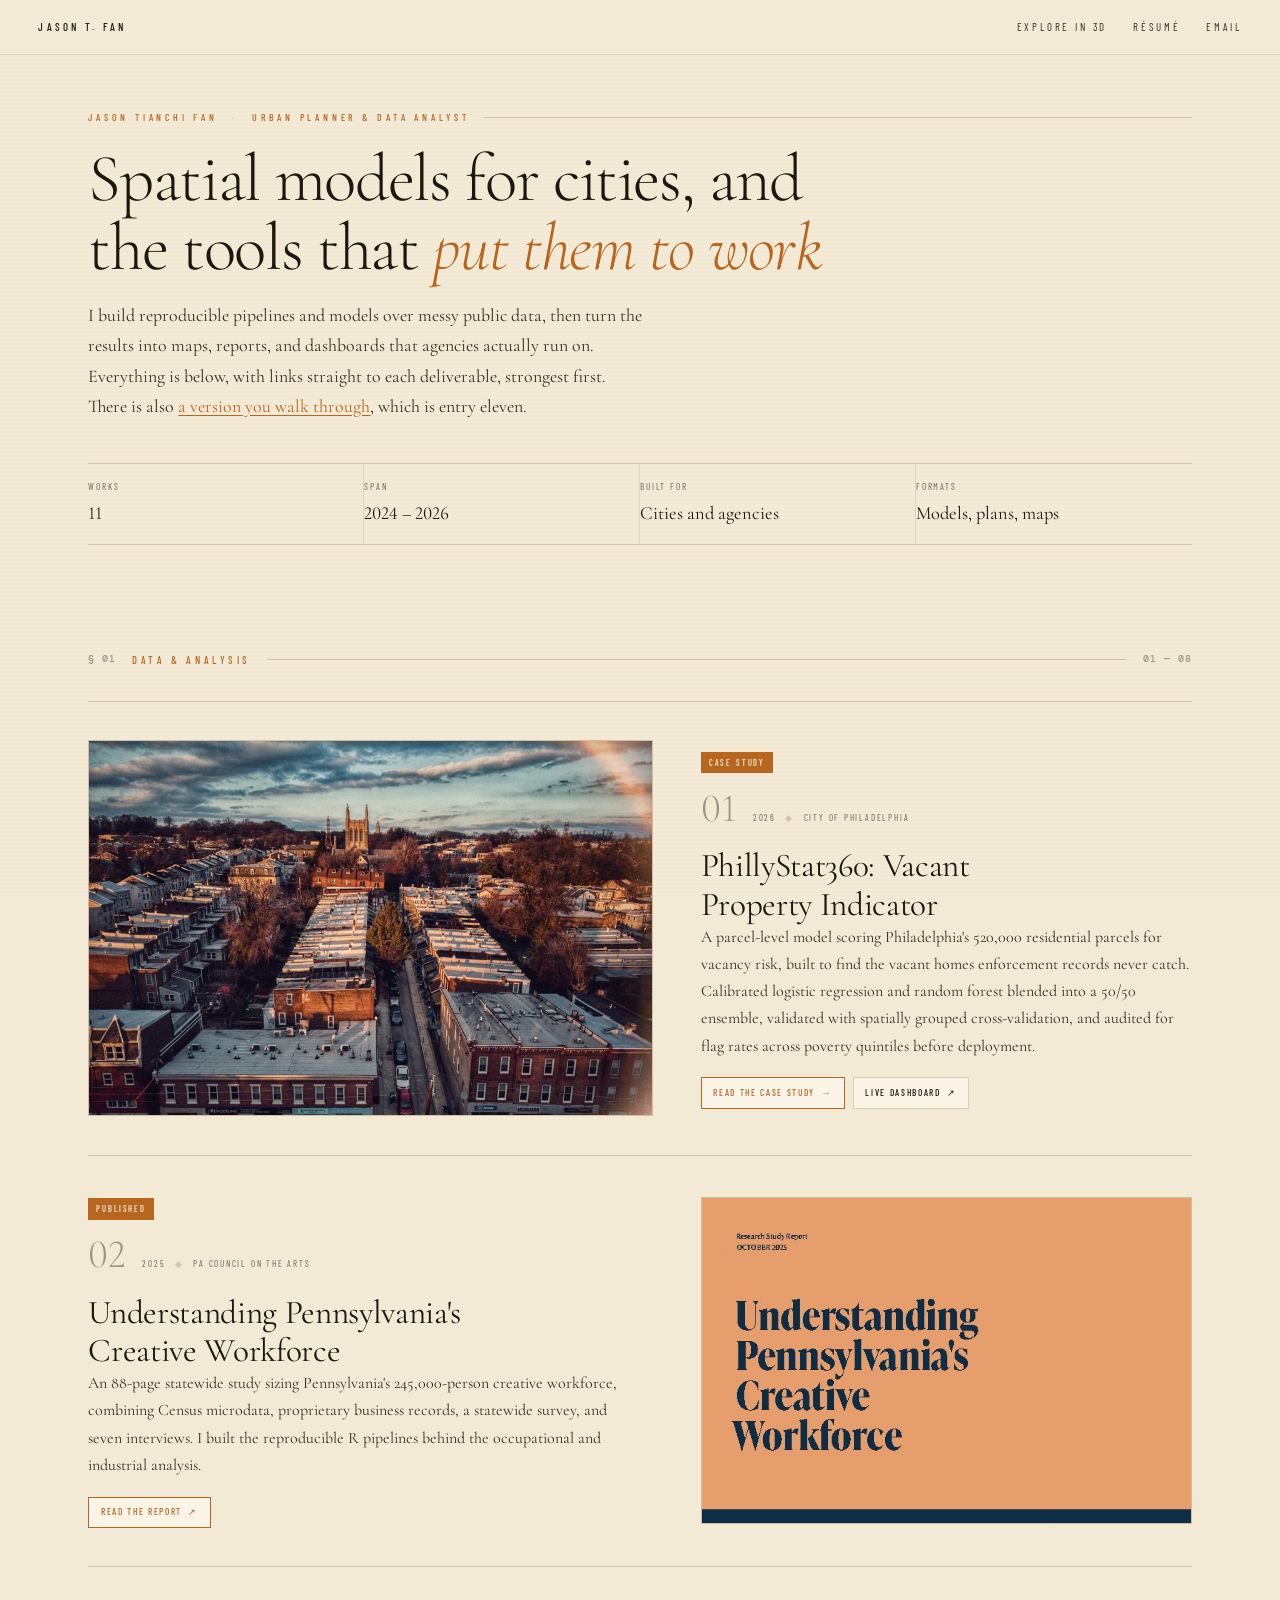
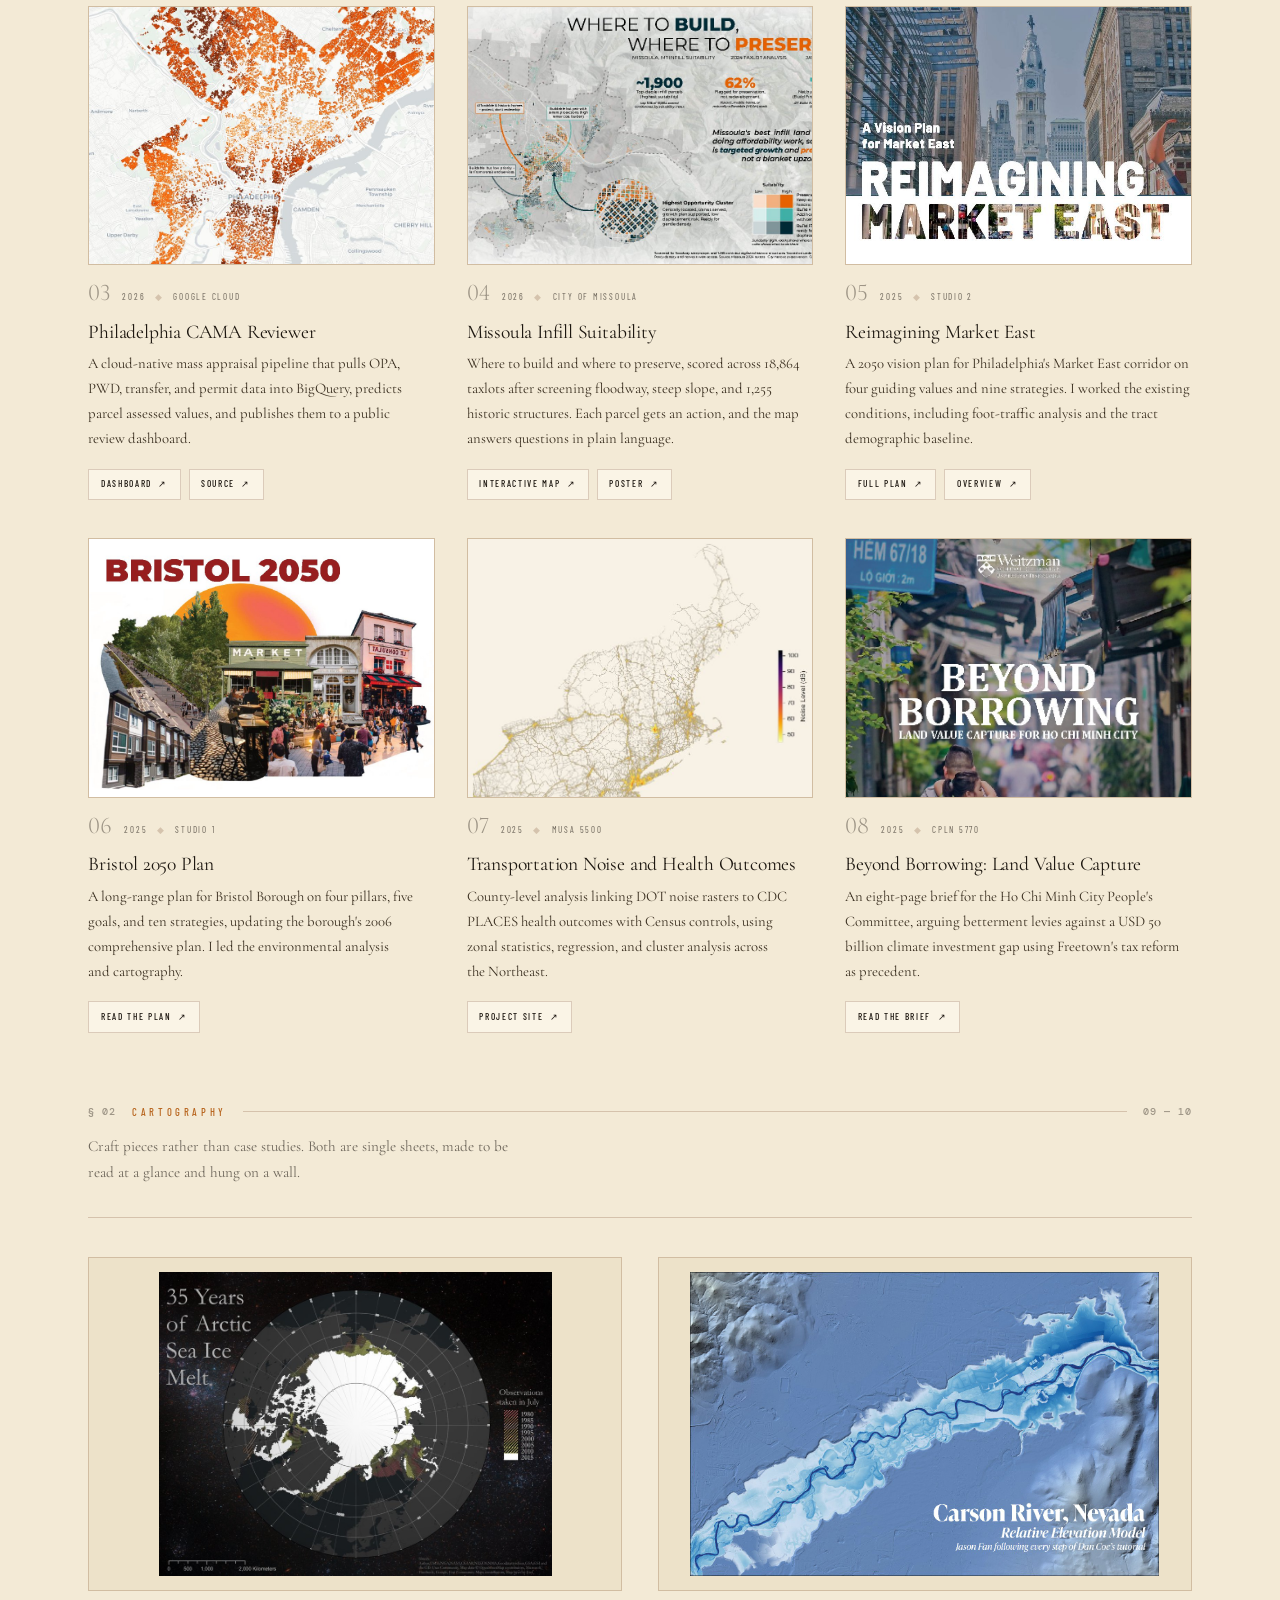
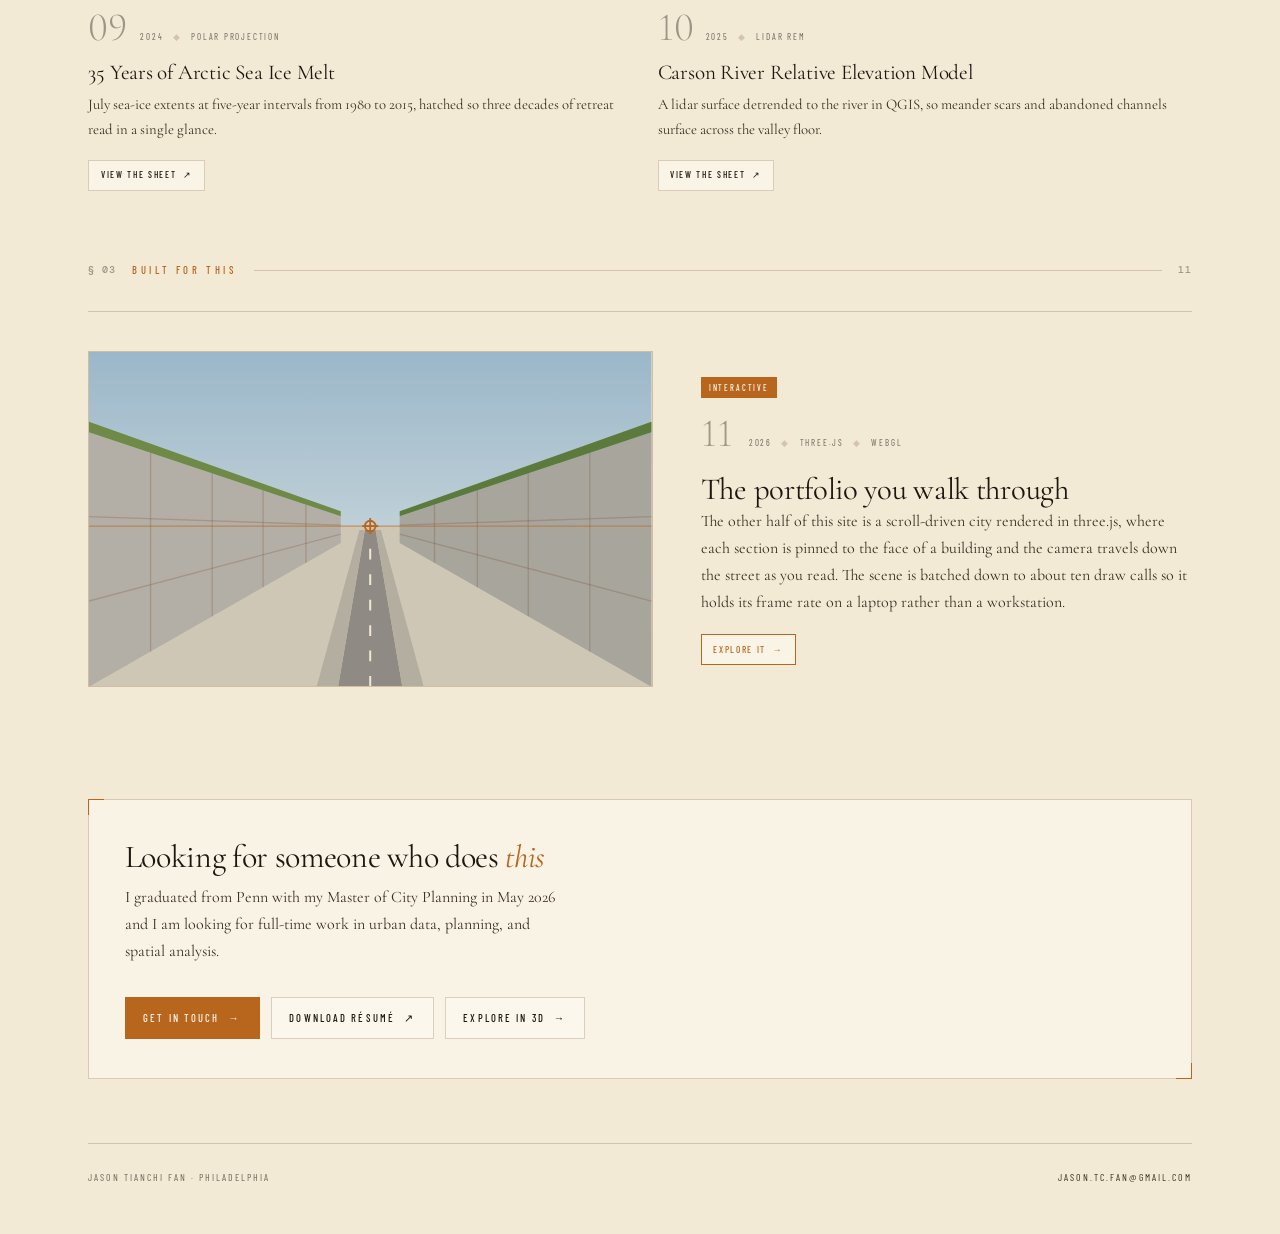
==== index.html @ c628cbb3 "Reframe the tagline and fold About into the closing section Tagline - Replace the line about buildin" ====
<!DOCTYPE html>
<html lang="en">
<head>
<meta charset="UTF-8">
<meta name="viewport" content="width=device-width, initial-scale=1.0">
<title>Jason Tianchi Fan — Urban Planner &amp; Data Analyst</title>
<meta name="description" content="Jason Tianchi Fan is an urban planner and data analyst in Philadelphia. Geospatial modelling, reproducible data pipelines, and maps and reports built for public agencies.">
<link rel="preconnect" href="https://fonts.googleapis.com">
<link rel="preconnect" href="https://fonts.gstatic.com" crossorigin>
<link href="https://fonts.googleapis.com/css2?family=Cormorant+Garamond:ital,wght@0,300;0,400;0,500;0,600;1,300;1,400&family=Barlow+Condensed:wght@300;400;500;600&family=DM+Mono:wght@300;400&display=swap" rel="stylesheet">
<link rel="stylesheet" href="page.css?v=20260727o">
</head>
<body>

<header class="topbar">
  <a class="home" href="./index.html">Jason T. Fan</a>
  <nav>
    <a href="./explore.html">Explore in 3D</a>
    <a href="./Resume_2026.pdf" target="_blank" rel="noopener">Résumé</a>
    <a href="mailto:jason.tc.fan@gmail.com">Email</a>
  </nav>
</header>

<div class="wrap">

  <div class="page-head">
    <div class="eyebrow">Jason Tianchi Fan <span style="color:var(--ink-4)">·</span> Urban Planner &amp; Data Analyst</div>
    <h1>Spatial models for cities, and the tools that <em>put them to work</em></h1>
    <p class="standfirst">I build reproducible pipelines and models over messy public data, then turn the results into maps, reports, and dashboards that agencies actually run on. Everything is below, with links straight to each deliverable, strongest first. There is also <a href="./explore.html">a version you walk through</a>, which is entry eleven.</p>

    <div class="idx-meta">
      <div class="idx-meta-cell">Works<b>11</b></div>
      <div class="idx-meta-cell">Span<b>2024 – 2026</b></div>
      <div class="idx-meta-cell">Built for<b>Cities and agencies</b></div>
      <div class="idx-meta-cell">Formats<b>Models, plans, maps</b></div>
    </div>
  </div>

  <!-- ───── DATA & ANALYSIS ───── -->
  <div class="sec-head">
    <span class="sec-n">§ 01</span>
    <span>Data &amp; Analysis</span>
    <span class="sec-rule"></span>
    <span class="sec-count">01 — 08</span>
  </div>

  <!-- 01 featured -->
  <article class="feature">
    <a class="feature-media media" href="./11_PhillyStat360_Vacant_Property/index.html" aria-label="PhillyStat360 case study">
      <img src="./thumbs/phillystat.jpg" alt="Philadelphia rowhouses seen from above, from the vacancy risk dashboard" loading="lazy">
    </a>
    <div class="feature-body">
      <span class="feature-tag">Case study</span>
      <div class="feature-head">
        <span class="num">01</span>
        <div class="kicker">2026 <span class="dot">◆</span> City of Philadelphia</div>
      </div>
      <h2 class="item-title"><a href="./11_PhillyStat360_Vacant_Property/index.html">PhillyStat360: Vacant Property Indicator</a></h2>
      <p class="item-desc">A parcel-level model scoring Philadelphia's 520,000 residential parcels for vacancy risk, built to find the vacant homes enforcement records never catch. Calibrated logistic regression and random forest blended into a 50/50 ensemble, validated with spatially grouped cross-validation, and audited for flag rates across poverty quintiles before deployment.</p>
      <div class="item-links">
        <a class="lead" href="./11_PhillyStat360_Vacant_Property/index.html">Read the case study <span>→</span></a>
        <a href="https://jasonfan28.github.io/Philly_vacant_property_indicator/Vacancy%20Risk%20Landing%20Page.html" target="_blank" rel="noopener">Live dashboard <span>↗</span></a>
      </div>
    </div>
  </article>

  <!-- 02 featured, flipped -->
  <article class="feature feature--flip">
    <a class="feature-media media" href="./08_PA_Creative_Workforce/PA_Creative_Workforce_Research_Study.pdf" target="_blank" rel="noopener" aria-label="Pennsylvania Creative Workforce study">
      <img src="./thumbs/pca.jpg" alt="Cover spread of the Pennsylvania creative workforce research study" loading="lazy">
    </a>
    <div class="feature-body">
      <span class="feature-tag">Published</span>
      <div class="feature-head">
        <span class="num">02</span>
        <div class="kicker">2025 <span class="dot">◆</span> PA Council on the Arts</div>
      </div>
      <h2 class="item-title"><a href="./08_PA_Creative_Workforce/PA_Creative_Workforce_Research_Study.pdf" target="_blank" rel="noopener">Understanding Pennsylvania's Creative Workforce</a></h2>
      <p class="item-desc">An 88-page statewide study sizing Pennsylvania's 245,000-person creative workforce, combining Census microdata, proprietary business records, a statewide survey, and seven interviews. I built the reproducible R pipelines behind the occupational and industrial analysis.</p>
      <div class="item-links">
        <a class="lead" href="./08_PA_Creative_Workforce/PA_Creative_Workforce_Research_Study.pdf" target="_blank" rel="noopener">Read the report <span>↗</span></a>
      </div>
    </div>
  </article>

  <!-- 03 – 08 grid -->
  <div class="grid-3">

    <article class="card">
      <a class="media" href="https://weitzman-musa-geocloud.github.io/s26-team3-cama/reviewer/" target="_blank" rel="noopener" aria-label="Philadelphia CAMA Reviewer">
        <img src="./thumbs/cama.jpg" alt="Choropleth map of Philadelphia parcels by assessed value" loading="lazy">
      </a>
      <div class="card-head">
        <span class="num">03</span>
        <div class="kicker">2026 <span class="dot">◆</span> Google Cloud</div>
      </div>
      <h3 class="item-title"><a href="https://weitzman-musa-geocloud.github.io/s26-team3-cama/reviewer/" target="_blank" rel="noopener">Philadelphia CAMA Reviewer</a></h3>
      <p class="item-desc">A cloud-native mass appraisal pipeline that pulls OPA, PWD, transfer, and permit data into BigQuery, predicts parcel assessed values, and publishes them to a public review dashboard.</p>
      <div class="item-links">
        <a href="https://weitzman-musa-geocloud.github.io/s26-team3-cama/reviewer/" target="_blank" rel="noopener">Dashboard <span>↗</span></a>
        <a href="https://github.com/weitzman-musa-geocloud/s26-team3-cama" target="_blank" rel="noopener">Source <span>↗</span></a>
      </div>
    </article>

    <article class="card">
      <a class="media" href="./15_Missoula_Infill/web_map/index.html" target="_blank" rel="noopener" aria-label="Missoula infill suitability map">
        <img src="./thumbs/missoula.jpg" alt="Bivariate suitability map of Missoula taxlots" loading="lazy">
      </a>
      <div class="card-head">
        <span class="num">04</span>
        <div class="kicker">2026 <span class="dot">◆</span> City of Missoula</div>
      </div>
      <h3 class="item-title"><a href="./15_Missoula_Infill/web_map/index.html" target="_blank" rel="noopener">Missoula Infill Suitability</a></h3>
      <p class="item-desc">Where to build and where to preserve, scored across 18,864 taxlots after screening floodway, steep slope, and 1,255 historic structures. Each parcel gets an action, and the map answers questions in plain language.</p>
      <div class="item-links">
        <a href="./15_Missoula_Infill/web_map/index.html" target="_blank" rel="noopener">Interactive map <span>↗</span></a>
        <a href="./15_Missoula_Infill/Missoula_Infill_Suitability.pdf" target="_blank" rel="noopener">Poster <span>↗</span></a>
      </div>
    </article>

    <article class="card">
      <a class="media" href="./07_Market_East_Studio2/Market_East_Vision_Plan.pdf" target="_blank" rel="noopener" aria-label="Reimagining Market East vision plan">
        <img src="./thumbs/market_east.jpg" alt="Cover of the Market East vision plan showing City Hall" loading="lazy">
      </a>
      <div class="card-head">
        <span class="num">05</span>
        <div class="kicker">2025 <span class="dot">◆</span> Studio 2</div>
      </div>
      <h3 class="item-title"><a href="./07_Market_East_Studio2/Market_East_Vision_Plan.pdf" target="_blank" rel="noopener">Reimagining Market East</a></h3>
      <p class="item-desc">A 2050 vision plan for Philadelphia's Market East corridor on four guiding values and nine strategies. I worked the existing conditions, including foot-traffic analysis and the tract demographic baseline.</p>
      <div class="item-links">
        <a href="./07_Market_East_Studio2/Market_East_Vision_Plan.pdf" target="_blank" rel="noopener">Full plan <span>↗</span></a>
        <a href="./07_Market_East_Studio2/Market_East_Vision_Plan_overview.pdf" target="_blank" rel="noopener">Overview <span>↗</span></a>
      </div>
    </article>

    <article class="card">
      <a class="media" href="./02_Bristol_Climate_Resilience/Bristol_2050_Plan.pdf" target="_blank" rel="noopener" aria-label="Bristol 2050 Plan">
        <img src="./thumbs/bristol.jpg" alt="Cover of the Bristol 2050 comprehensive plan" loading="lazy">
      </a>
      <div class="card-head">
        <span class="num">06</span>
        <div class="kicker">2025 <span class="dot">◆</span> Studio 1</div>
      </div>
      <h3 class="item-title"><a href="./02_Bristol_Climate_Resilience/Bristol_2050_Plan.pdf" target="_blank" rel="noopener">Bristol 2050 Plan</a></h3>
      <p class="item-desc">A long-range plan for Bristol Borough on four pillars, five goals, and ten strategies, updating the borough's 2006 comprehensive plan. I led the environmental analysis and cartography.</p>
      <div class="item-links">
        <a href="./02_Bristol_Climate_Resilience/Bristol_2050_Plan.pdf" target="_blank" rel="noopener">Read the plan <span>↗</span></a>
      </div>
    </article>

    <article class="card">
      <a class="media" href="https://jasonfan28.github.io/MUSA550-Final-Noise_on_health/" target="_blank" rel="noopener" aria-label="Transportation noise and health outcomes">
        <img src="./thumbs/noise.jpg" alt="Map of transportation noise across the northeastern United States" loading="lazy">
      </a>
      <div class="card-head">
        <span class="num">07</span>
        <div class="kicker">2025 <span class="dot">◆</span> MUSA 5500</div>
      </div>
      <h3 class="item-title"><a href="https://jasonfan28.github.io/MUSA550-Final-Noise_on_health/" target="_blank" rel="noopener">Transportation Noise and Health Outcomes</a></h3>
      <p class="item-desc">County-level analysis linking DOT noise rasters to CDC PLACES health outcomes with Census controls, using zonal statistics, regression, and cluster analysis across the Northeast.</p>
      <div class="item-links">
        <a href="https://jasonfan28.github.io/MUSA550-Final-Noise_on_health/" target="_blank" rel="noopener">Project site <span>↗</span></a>
      </div>
    </article>

    <article class="card">
      <a class="media" href="./01_HCMC_Land_Value_Capture/HCMC_Land_Value_Capture_Brief.pdf" target="_blank" rel="noopener" aria-label="Land value capture policy brief">
        <img src="./thumbs/hcmc.jpg" alt="Cover of the Beyond Borrowing land value capture policy brief" loading="lazy">
      </a>
      <div class="card-head">
        <span class="num">08</span>
        <div class="kicker">2025 <span class="dot">◆</span> CPLN 5770</div>
      </div>
      <h3 class="item-title"><a href="./01_HCMC_Land_Value_Capture/HCMC_Land_Value_Capture_Brief.pdf" target="_blank" rel="noopener">Beyond Borrowing: Land Value Capture</a></h3>
      <p class="item-desc">An eight-page brief for the Ho Chi Minh City People's Committee, arguing betterment levies against a USD 50 billion climate investment gap using Freetown's tax reform as precedent.</p>
      <div class="item-links">
        <a href="./01_HCMC_Land_Value_Capture/HCMC_Land_Value_Capture_Brief.pdf" target="_blank" rel="noopener">Read the brief <span>↗</span></a>
      </div>
    </article>

  </div>

  <!-- ───── CARTOGRAPHY ───── -->
  <div class="sec-head">
    <span class="sec-n">§ 02</span>
    <span>Cartography</span>
    <span class="sec-rule"></span>
    <span class="sec-count">09 — 10</span>
  </div>
  <p class="sec-note">Craft pieces rather than case studies. Both are single sheets, made to be read at a glance and hung on a wall.</p>

  <div class="plates">

    <article class="plate">
      <a class="media" href="./12_Arctic_Sea_Ice_Map/Arctic_Sea_Ice_Melt.pdf" target="_blank" rel="noopener" aria-label="35 Years of Arctic Sea Ice Melt">
        <img src="./thumbs/arctic.jpg" alt="Polar projection map of Arctic sea ice extents from 1980 to 2015" loading="lazy">
      </a>
      <div class="card-head">
        <span class="num">09</span>
        <div class="kicker">2024 <span class="dot">◆</span> Polar projection</div>
      </div>
      <h3 class="item-title"><a href="./12_Arctic_Sea_Ice_Map/Arctic_Sea_Ice_Melt.pdf" target="_blank" rel="noopener">35 Years of Arctic Sea Ice Melt</a></h3>
      <p class="item-desc">July sea-ice extents at five-year intervals from 1980 to 2015, hatched so three decades of retreat read in a single glance.</p>
      <div class="item-links">
        <a href="./12_Arctic_Sea_Ice_Map/Arctic_Sea_Ice_Melt.pdf" target="_blank" rel="noopener">View the sheet <span>↗</span></a>
      </div>
    </article>

    <article class="plate">
      <a class="media" href="./14_Carson_River_REM/Carson_River_REM.pdf" target="_blank" rel="noopener" aria-label="Carson River Relative Elevation Model">
        <img src="./thumbs/carson_rem.jpg" alt="Relative elevation model of the Carson River showing meander scars in blue" loading="lazy">
      </a>
      <div class="card-head">
        <span class="num">10</span>
        <div class="kicker">2025 <span class="dot">◆</span> Lidar REM</div>
      </div>
      <h3 class="item-title"><a href="./14_Carson_River_REM/Carson_River_REM.pdf" target="_blank" rel="noopener">Carson River Relative Elevation Model</a></h3>
      <p class="item-desc">A lidar surface detrended to the river in QGIS, so meander scars and abandoned channels surface across the valley floor.</p>
      <div class="item-links">
        <a href="./14_Carson_River_REM/Carson_River_REM.pdf" target="_blank" rel="noopener">View the sheet <span>↗</span></a>
      </div>
    </article>

  </div>

  <!-- ───── THE SITE ITSELF ───── -->
  <div class="sec-head">
    <span class="sec-n">§ 03</span>
    <span>Built for this</span>
    <span class="sec-rule"></span>
    <span class="sec-count">11</span>
  </div>

  <article class="colophon">
    <a class="colophon-art" href="./explore.html" aria-label="Explore the portfolio in 3D">
      <svg viewBox="0 0 420 250" role="img" aria-hidden="true">
        <defs>
          <linearGradient id="sky" x1="0" y1="0" x2="0" y2="1">
            <stop offset="0" stop-color="#9bb7c9"/>
            <stop offset="1" stop-color="#dfe6e4"/>
          </linearGradient>
        </defs>
        <rect x="0" y="0" width="420" height="250" fill="url(#sky)"/>
        <rect x="0" y="130" width="420" height="120" fill="#cfc7b5"/>

        <!-- road receding to the vanishing point -->
        <path d="M186 250 L206 133 L214 133 L234 250 Z" fill="#8f8b84"/>
        <path d="M170 250 L202 133 L206 133 L186 250 Z" fill="#b4aea1"/>
        <path d="M234 250 L214 133 L218 133 L250 250 Z" fill="#b4aea1"/>
        <line x1="210" y1="250" x2="210" y2="138" stroke="#efe7d3" stroke-width="1.5" stroke-dasharray="8 11"/>

        <!-- left street wall, one-point perspective -->
        <path d="M0 60 L188 122.7 L188 142.6 L0 250 Z" fill="#b3afa6"/>
        <path d="M0 52 L188 119 L188 122.7 L0 60 Z" fill="#6e8a46"/>
        <g stroke="#6e3a1a" stroke-opacity="0.22" stroke-width="1" fill="none">
          <line x1="46" y1="75.3" x2="46" y2="223.7"/>
          <line x1="92" y1="90.7" x2="92" y2="197.4"/>
          <line x1="130" y1="103.3" x2="130" y2="175.7"/>
          <line x1="162" y1="114" x2="162" y2="157.4"/>
          <line x1="0" y1="123" x2="188" y2="129.3"/>
          <line x1="0" y1="186" x2="188" y2="136"/>
        </g>

        <!-- right street wall -->
        <path d="M420 60 L232 122.7 L232 142.6 L420 250 Z" fill="#a8a59d"/>
        <path d="M420 52 L232 119 L232 122.7 L420 60 Z" fill="#5c7a3c"/>
        <g stroke="#6e3a1a" stroke-opacity="0.22" stroke-width="1" fill="none">
          <line x1="374" y1="75.3" x2="374" y2="223.7"/>
          <line x1="328" y1="90.7" x2="328" y2="197.4"/>
          <line x1="290" y1="103.3" x2="290" y2="175.7"/>
          <line x1="258" y1="114" x2="258" y2="157.4"/>
          <line x1="420" y1="123" x2="232" y2="129.3"/>
          <line x1="420" y1="186" x2="232" y2="136"/>
        </g>

        <!-- drafting marks: horizon and vanishing point -->
        <line x1="0" y1="130" x2="420" y2="130" stroke="#b8651e" stroke-opacity="0.55" stroke-width="1"/>
        <circle cx="210" cy="130" r="4" fill="none" stroke="#b8651e" stroke-width="1.4"/>
        <line x1="204" y1="130" x2="216" y2="130" stroke="#b8651e" stroke-width="1.4"/>
        <line x1="210" y1="124" x2="210" y2="136" stroke="#b8651e" stroke-width="1.4"/>
      </svg>
    </a>
    <div class="colophon-body">
      <span class="feature-tag">Interactive</span>
      <div class="feature-head">
        <span class="num">11</span>
        <div class="kicker">2026 <span class="dot">◆</span> three.js <span class="dot">◆</span> WebGL</div>
      </div>
      <h2 class="item-title"><a href="./explore.html">The portfolio you walk through</a></h2>
      <p class="item-desc">The other half of this site is a scroll-driven city rendered in three.js, where each section is pinned to the face of a building and the camera travels down the street as you read. The scene is batched down to about ten draw calls so it holds its frame rate on a laptop rather than a workstation.</p>
      <div class="item-links">
        <a class="lead" href="./explore.html">Explore it <span>→</span></a>
      </div>
    </div>
  </article>

  <!-- ───── CLOSING ───── -->
  <div class="cta-band">
    <h2>Looking for someone who does <em>this</em></h2>
    <p>I graduated from Penn with my Master of City Planning in May 2026 and I am looking for full-time work in urban data, planning, and spatial analysis.</p>
    <div class="btn-row">
      <a class="btn primary" href="mailto:jason.tc.fan@gmail.com">Get in touch <span>→</span></a>
      <a class="btn" href="./Resume_2026.pdf" target="_blank" rel="noopener">Download résumé <span>↗</span></a>
      <a class="btn" href="./explore.html">Explore in 3D <span>→</span></a>
    </div>
  </div>

  <div class="page-foot">
    <span>Jason Tianchi Fan · Philadelphia</span>
    <span><a href="mailto:jason.tc.fan@gmail.com">jason.tc.fan@gmail.com</a></span>
  </div>

</div>

</body>
</html>
---- page.css ----
/* ─────────────────────────────────────────────────────────────
   Shared styles for the flat reading pages (work index, case
   studies). Same palette and type as the 3D site, but a plain
   scrolling document: no canvas, no custom cursor, fast to scan.
   ───────────────────────────────────────────────────────────── */

:root {
  --paper-1: #f3ead6;
  --paper-2: #ede2c9;
  --paper-glass: rgba(243, 234, 214, 0.94);
  --ink-1: #1d1710;
  --ink-2: #3a2f20;
  --ink-3: rgba(29, 23, 16, 0.62);
  --ink-4: rgba(29, 23, 16, 0.40);
  --terra: #b8651e;
  --terra-deep: #8a4a14;
  --rule-1: rgba(110, 58, 26, 0.22);
  --rule-2: rgba(110, 58, 26, 0.12);
  --serif: 'Cormorant Garamond', 'EB Garamond', Georgia, serif;
  --cond:  'Barlow Condensed', 'Oswald', sans-serif;
  --mono:  'DM Mono', 'IBM Plex Mono', monospace;
}

*, *::before, *::after { box-sizing: border-box; margin: 0; padding: 0; }

body {
  background: var(--paper-1);
  color: var(--ink-1);
  font-family: var(--serif);
  -webkit-font-smoothing: antialiased;
  line-height: 1.7;
}

/* Background paper texture, matching the main site's feel */
body::before {
  content: '';
  position: fixed; inset: 0;
  pointer-events: none; z-index: 0;
  background:
    repeating-linear-gradient(0deg, rgba(110,58,26,0.028) 0 1px, transparent 1px 4px);
  opacity: 0.6;
}

.wrap { position: relative; z-index: 1; max-width: 1180px; margin: 0 auto; padding: 0 2.4rem; }
.measure { max-width: 68ch; }

/* ─── Top bar ─── */
.topbar {
  position: sticky; top: 0; z-index: 20;
  display: flex; align-items: center; justify-content: space-between;
  gap: 1.4rem;
  padding: 1.1rem 2.4rem;
  background: var(--paper-glass);
  backdrop-filter: blur(6px);
  -webkit-backdrop-filter: blur(6px);
  border-bottom: 1px solid var(--rule-2);
  font-family: var(--cond);
  font-size: 0.68rem;
  letter-spacing: 0.26em;
  text-transform: uppercase;
}
.topbar a { color: var(--ink-2); text-decoration: none; transition: color .2s; }
.topbar a:hover { color: var(--terra); }
.topbar nav { display: flex; gap: 1.6rem; }
.topbar .home { font-weight: 500; letter-spacing: 0.3em; color: var(--ink-1); }

/* ─── Page head ─── */
.eyebrow {
  font-family: var(--cond);
  font-size: 0.62rem;
  letter-spacing: 0.38em;
  text-transform: uppercase;
  color: var(--terra);
  font-weight: 500;
  display: flex; align-items: center; gap: 0.9rem;
  margin-bottom: 1.2rem;
}
.eyebrow::after { content: ''; flex: 1; height: 1px; background: var(--rule-1); }

h1 {
  font-family: var(--serif);
  font-size: clamp(2.4rem, 6vw, 4.2rem);
  font-weight: 300;
  line-height: 1.02;
  letter-spacing: -0.02em;
  text-wrap: balance;
  margin-bottom: 1.1rem;
}
h1 em { font-style: italic; color: var(--terra); }

.standfirst {
  font-size: 1.12rem;
  color: var(--ink-2);
  max-width: 62ch;
  text-wrap: pretty;
}

.page-head { padding: 3.4rem 0 2.2rem; }

/* Metadata strip */
.meta-strip {
  display: grid;
  grid-template-columns: repeat(auto-fit, minmax(160px, 1fr));
  border-top: 1px solid var(--rule-1);
  border-bottom: 1px solid var(--rule-1);
  margin: 2.4rem 0 3rem;
}
.meta-cell { padding: 1rem 1.1rem 1rem 0; border-right: 1px solid var(--rule-2); }
.meta-cell:last-child { border-right: none; }
.meta-k {
  font-family: var(--cond); font-size: 0.55rem; letter-spacing: 0.2em;
  text-transform: uppercase; color: var(--ink-3); margin-bottom: 0.35rem;
}
.meta-v { font-family: var(--serif); font-size: 1rem; color: var(--ink-1); line-height: 1.4; }

/* ─── Body copy ─── */
h2 {
  font-family: var(--serif);
  font-size: clamp(1.6rem, 3vw, 2.15rem);
  font-weight: 400;
  line-height: 1.15;
  letter-spacing: -0.01em;
  margin: 3.2rem 0 1rem;
  text-wrap: balance;
}
h2 em { font-style: italic; color: var(--terra); }
h3 {
  font-family: var(--cond);
  font-size: 0.72rem;
  letter-spacing: 0.28em;
  text-transform: uppercase;
  color: var(--terra);
  font-weight: 500;
  margin: 2.2rem 0 0.7rem;
}
p { margin-bottom: 1.1rem; color: var(--ink-2); text-wrap: pretty; }
p strong { color: var(--ink-1); font-weight: 600; }
a { color: var(--terra); text-underline-offset: 3px; }
a:hover { color: var(--terra-deep); }

ul.body-list { list-style: none; margin: 0 0 1.3rem; }
ul.body-list li {
  position: relative; padding-left: 1.3rem; margin-bottom: 0.55rem; color: var(--ink-2);
}
ul.body-list li::before {
  content: '—'; position: absolute; left: 0; color: var(--terra);
}

hr.rule { border: none; border-top: 1px solid var(--rule-1); margin: 3rem 0; }

/* Pull-out figure numbers */
.stat-row {
  display: grid;
  grid-template-columns: repeat(auto-fit, minmax(104px, 1fr));
  gap: 0;
  border-top: 1px solid var(--rule-1);
  border-bottom: 1px solid var(--rule-1);
  margin: 2rem 0;
}
.stat {
  padding: 1.1rem 1rem 1.1rem 0;
  border-right: 1px solid var(--rule-2);
  position: relative;
}
.stat:last-child { border-right: none; }
.stat::before {
  content: ''; position: absolute; top: 0; left: 0;
  width: 4px; height: 4px;
  border-top: 1px solid var(--terra); border-left: 1px solid var(--terra);
}
.stat-n {
  font-family: var(--serif); font-size: 1.9rem; font-weight: 300;
  line-height: 1; color: var(--ink-1); font-feature-settings: 'lnum';
}
.stat-l {
  font-family: var(--cond); font-size: 0.55rem; letter-spacing: 0.18em;
  text-transform: uppercase; color: var(--ink-3); margin-top: 0.45rem;
}

/* Callout for the honest / limitations sections */
.callout {
  border-left: 2px solid var(--terra);
  background: rgba(184, 101, 30, 0.045);
  padding: 1.2rem 1.4rem;
  margin: 1.8rem 0;
}
.callout p:last-child { margin-bottom: 0; }

/* ─── Buttons ─── */
.btn-row { display: flex; flex-wrap: wrap; gap: 0.7rem; margin: 2rem 0 0; }
.btn {
  display: inline-flex; align-items: baseline; gap: 0.55rem;
  font-family: var(--cond); font-size: 0.66rem;
  letter-spacing: 0.2em; text-transform: uppercase; font-weight: 500;
  text-decoration: none; color: var(--ink-1);
  padding: 0.7rem 1.1rem;
  border: 1px solid var(--rule-1);
  background: rgba(255,252,245,0.5);
  transition: background .2s, border-color .2s, color .2s;
}
.btn:hover { color: var(--terra); border-color: var(--terra); background: rgba(255,252,245,0.95); }
.btn.primary { background: var(--terra); border-color: var(--terra); color: #fdf7ec; }
.btn.primary:hover { background: var(--terra-deep); border-color: var(--terra-deep); color: #fff; }

/* ═══ WORK INDEX ═══════════════════════════════════════════════
   An illustrated index. Two large statements set the tone, then a
   dense grid for the rest, then the map posters as full plates. */

/* Drafting-sheet meta bar under the page title */
.idx-meta {
  display: grid;
  grid-template-columns: repeat(auto-fit, minmax(150px, 1fr));
  border-top: 1px solid var(--rule-1);
  border-bottom: 1px solid var(--rule-1);
  margin-top: 2.6rem;
}
.idx-meta-cell {
  padding: 0.9rem 1rem 0.9rem 0;
  border-right: 1px solid var(--rule-2);
  font-family: var(--cond);
  font-size: 0.58rem;
  letter-spacing: 0.2em;
  text-transform: uppercase;
  color: var(--ink-3);
}
.idx-meta-cell:last-child { border-right: none; }
.idx-meta-cell b {
  display: block;
  font-family: var(--serif);
  font-size: 1.15rem;
  letter-spacing: 0;
  text-transform: none;
  color: var(--ink-1);
  font-weight: 400;
  margin-top: 0.25rem;
  font-feature-settings: 'lnum';
}

/* Section rule with number and count */
.sec-head {
  display: flex; align-items: center; gap: 1rem;
  margin: 4.4rem 0 2rem;
  font-family: var(--cond);
  font-size: 0.66rem;
  letter-spacing: 0.34em;
  text-transform: uppercase;
  font-weight: 500;
  color: var(--terra);
}
.sec-head .sec-n { font-family: var(--mono); font-size: 0.6rem; letter-spacing: 0.1em; color: var(--ink-4); }
.sec-head .sec-rule { flex: 1; height: 1px; background: var(--rule-1); }
.sec-head .sec-count { font-family: var(--mono); font-size: 0.6rem; color: var(--ink-4); letter-spacing: 0.1em; }
.sec-note {
  font-size: 0.95rem; color: var(--ink-3);
  max-width: 60ch; margin: -1.2rem 0 2rem;
}

/* Shared media frame: bracket corners, contained zoom on hover */
.media {
  position: relative;
  display: block;
  overflow: hidden;
  background: var(--paper-2);
  border: 1px solid var(--rule-1);
}
.media img {
  display: block; width: 100%; height: 100%;
  object-fit: cover; object-position: center top;
  transition: transform .7s cubic-bezier(.2,.8,.2,1), filter .4s ease;
}
.media::before, .media::after {
  content: ''; position: absolute; width: 15px; height: 15px;
  opacity: 0; transition: opacity .3s ease; z-index: 2; pointer-events: none;
}
.media::before { top: 7px; left: 7px; border-top: 1.5px solid var(--terra); border-left: 1.5px solid var(--terra); }
.media::after  { bottom: 7px; right: 7px; border-bottom: 1.5px solid var(--terra); border-right: 1.5px solid var(--terra); }

/* Index numeral, sitting over the top edge of the frame */
.num {
  font-family: var(--serif);
  font-size: 2.5rem; font-weight: 300; line-height: 1;
  color: var(--ink-4);
  font-feature-settings: 'lnum';
  transition: color .3s ease;
}

.kicker {
  font-family: var(--cond); font-size: 0.56rem;
  letter-spacing: 0.2em; text-transform: uppercase;
  color: var(--ink-3); margin-bottom: 0.5rem;
}
.kicker .dot { color: var(--rule-1); margin: 0 0.35rem; }

.item-title {
  font-family: var(--serif); font-weight: 400; line-height: 1.15;
  letter-spacing: -0.01em; text-wrap: balance;
  /* these titles are h3 elements, which the base sheet sets in condensed caps */
  text-transform: none;
  color: var(--ink-1);
  margin: 0;
  transition: color .25s ease;
}
.item-title a { color: var(--ink-1); text-decoration: none; }

.item-desc { color: var(--ink-2); text-wrap: pretty; }

.item-links { display: flex; flex-wrap: wrap; gap: 0.5rem; margin-top: 1rem; }
.item-links a {
  display: inline-flex; align-items: baseline; gap: 0.4rem;
  font-family: var(--cond); font-size: 0.58rem;
  letter-spacing: 0.18em; text-transform: uppercase; font-weight: 500;
  text-decoration: none; color: var(--ink-1);
  padding: 0.42rem 0.72rem;
  border: 1px solid var(--rule-1);
  background: rgba(255,252,245,0.55);
  transition: background .22s, border-color .22s, color .22s;
}
.item-links a:hover { color: var(--terra); border-color: var(--terra); background: rgba(255,252,245,0.95); }
.item-links a.lead { border-color: var(--terra); color: var(--terra); }
.item-links a.lead:hover { background: var(--terra); color: #fdf7ec; }

/* ─── Featured rows ─── */
.feature {
  display: grid;
  grid-template-columns: 1.15fr 1fr;
  gap: 3rem;
  align-items: center;
  padding: 2.4rem 0;
  border-top: 1px solid var(--rule-1);
}
.feature--flip .feature-media { order: 2; }
.feature .media { aspect-ratio: 3 / 2; }
.feature:hover .media img { transform: scale(1.035); }
.feature:hover .media::before, .feature:hover .media::after { opacity: 1; }
.feature:hover .item-title a { color: var(--terra); }
.feature:hover .num { color: var(--terra); }
.feature-head { display: flex; align-items: baseline; gap: 1rem; margin-bottom: 0.9rem; }
.feature .item-title { font-size: clamp(1.6rem, 2.6vw, 2.15rem); }
.feature .item-desc { font-size: 1rem; }
.feature-tag {
  display: inline-block;
  font-family: var(--cond); font-size: 0.52rem;
  letter-spacing: 0.22em; text-transform: uppercase; font-weight: 500;
  color: #fdf7ec; background: var(--terra);
  padding: 0.22rem 0.5rem; margin-bottom: 0.9rem;
}

/* ─── Card grid ─── */
.grid-3 {
  display: grid;
  grid-template-columns: repeat(auto-fit, minmax(290px, 1fr));
  gap: 2.4rem 2rem;
  padding-top: 2.4rem;
  border-top: 1px solid var(--rule-1);
}
.card .media { aspect-ratio: 4 / 3; margin-bottom: 1rem; }
.card:hover .media img { transform: scale(1.05); }
.card:hover .media::before, .card:hover .media::after { opacity: 1; }
.card:hover .item-title a { color: var(--terra); }
.card:hover .num { color: var(--terra); }
.card-head { display: flex; align-items: baseline; gap: 0.75rem; margin-bottom: 0.5rem; }
.card .num { font-size: 1.5rem; }
.card .item-title { font-size: 1.22rem; }
.card .item-desc { font-size: 0.92rem; margin-top: 0.5rem; }
.card .item-links { margin-top: 0.85rem; }

/* ─── Cartography plates ─── */
.plates {
  display: grid;
  grid-template-columns: repeat(auto-fit, minmax(400px, 1fr));
  gap: 2.6rem 2.2rem;
  padding-top: 2.4rem;
  border-top: 1px solid var(--rule-1);
}
/* Map sheets are shown whole rather than cropped, matted on the paper tone
   so they read as mounted plates instead of thumbnails. */
.plate .media {
  aspect-ratio: 16 / 10;
  margin-bottom: 1rem;
  padding: 14px;
  background: var(--paper-2);
}
.plate .media img { object-fit: contain; object-position: center center; }
.plate:hover .media img { transform: scale(1.03); }
.plate:hover .media::before, .plate:hover .media::after { opacity: 1; }
.plate:hover .item-title a { color: var(--terra); }
.plate .item-title { font-size: 1.32rem; }
.plate .item-desc { font-size: 0.92rem; margin-top: 0.5rem; }

/* ─── The site itself, entry eleven ─── */
.colophon {
  display: grid;
  grid-template-columns: 1.15fr 1fr;
  gap: 3rem;
  align-items: center;
  padding: 2.4rem 0;
  border-top: 1px solid var(--rule-1);
  text-decoration: none;
  color: inherit;
}
.colophon-art {
  border: 1px solid var(--rule-1);
  overflow: hidden;
  position: relative;
  background: var(--paper-2);
}
.colophon-art svg { display: block; width: 100%; height: auto; }
.colophon-art::before, .colophon-art::after {
  content: ''; position: absolute; width: 15px; height: 15px;
  opacity: 0; transition: opacity .3s ease;
}
.colophon-art::before { top: 7px; left: 7px; border-top: 1.5px solid var(--terra); border-left: 1.5px solid var(--terra); }
.colophon-art::after { bottom: 7px; right: 7px; border-bottom: 1.5px solid var(--terra); border-right: 1.5px solid var(--terra); }
.colophon:hover .colophon-art::before,
.colophon:hover .colophon-art::after { opacity: 1; }
.colophon:hover .item-title { color: var(--terra); }
.colophon:hover .num { color: var(--terra); }
.colophon .item-title { font-size: clamp(1.5rem, 2.4vw, 1.95rem); }
.colophon .item-desc { font-size: 1rem; }

@media (max-width: 880px) {
  .colophon { grid-template-columns: 1fr; gap: 1.4rem; }
}

/* ─── Closing call to action ─── */
.cta-band {
  margin-top: 4.6rem;
  border: 1px solid var(--rule-1);
  background: rgba(255,252,245,0.5);
  padding: 2.4rem 2.2rem;
  position: relative;
}
.cta-band::before, .cta-band::after {
  content: ''; position: absolute; width: 16px; height: 16px;
}
.cta-band::before { top: -1px; left: -1px; border-top: 1.5px solid var(--terra); border-left: 1.5px solid var(--terra); }
.cta-band::after { bottom: -1px; right: -1px; border-bottom: 1.5px solid var(--terra); border-right: 1.5px solid var(--terra); }
.cta-band h2 { margin: 0 0 0.5rem; font-size: clamp(1.5rem, 3vw, 2rem); }
.cta-band p { max-width: 54ch; margin-bottom: 0; }

@media (max-width: 880px) {
  .feature { grid-template-columns: 1fr; gap: 1.4rem; }
  .feature--flip .feature-media { order: 0; }
  .plates { grid-template-columns: 1fr; }
}

/* ─── Footer ─── */
.page-foot {
  margin-top: 4rem;
  border-top: 1px solid var(--rule-1);
  padding: 1.6rem 0 3rem;
  display: flex; flex-wrap: wrap; gap: 1rem; justify-content: space-between;
  font-family: var(--cond); font-size: 0.62rem;
  letter-spacing: 0.2em; text-transform: uppercase; color: var(--ink-3);
}
.page-foot a { color: var(--ink-2); text-decoration: none; }
.page-foot a:hover { color: var(--terra); }

:focus-visible { outline: 2px solid var(--terra); outline-offset: 3px; }

@media (max-width: 820px) {
  .wrap, .topbar { padding-left: 1.2rem; padding-right: 1.2rem; }
  .work-row { grid-template-columns: 34px 1fr; }
  .work-links { flex-direction: row; flex-wrap: wrap; grid-column: 2; margin-top: 0.6rem; gap: 0.9rem; }
  .topbar nav { gap: 1rem; }
  .topbar { font-size: 0.6rem; letter-spacing: 0.16em; }
}

@media (prefers-reduced-motion: reduce) {
  *, *::before, *::after { transition-duration: 0.01ms !important; animation-duration: 0.01ms !important; }
}
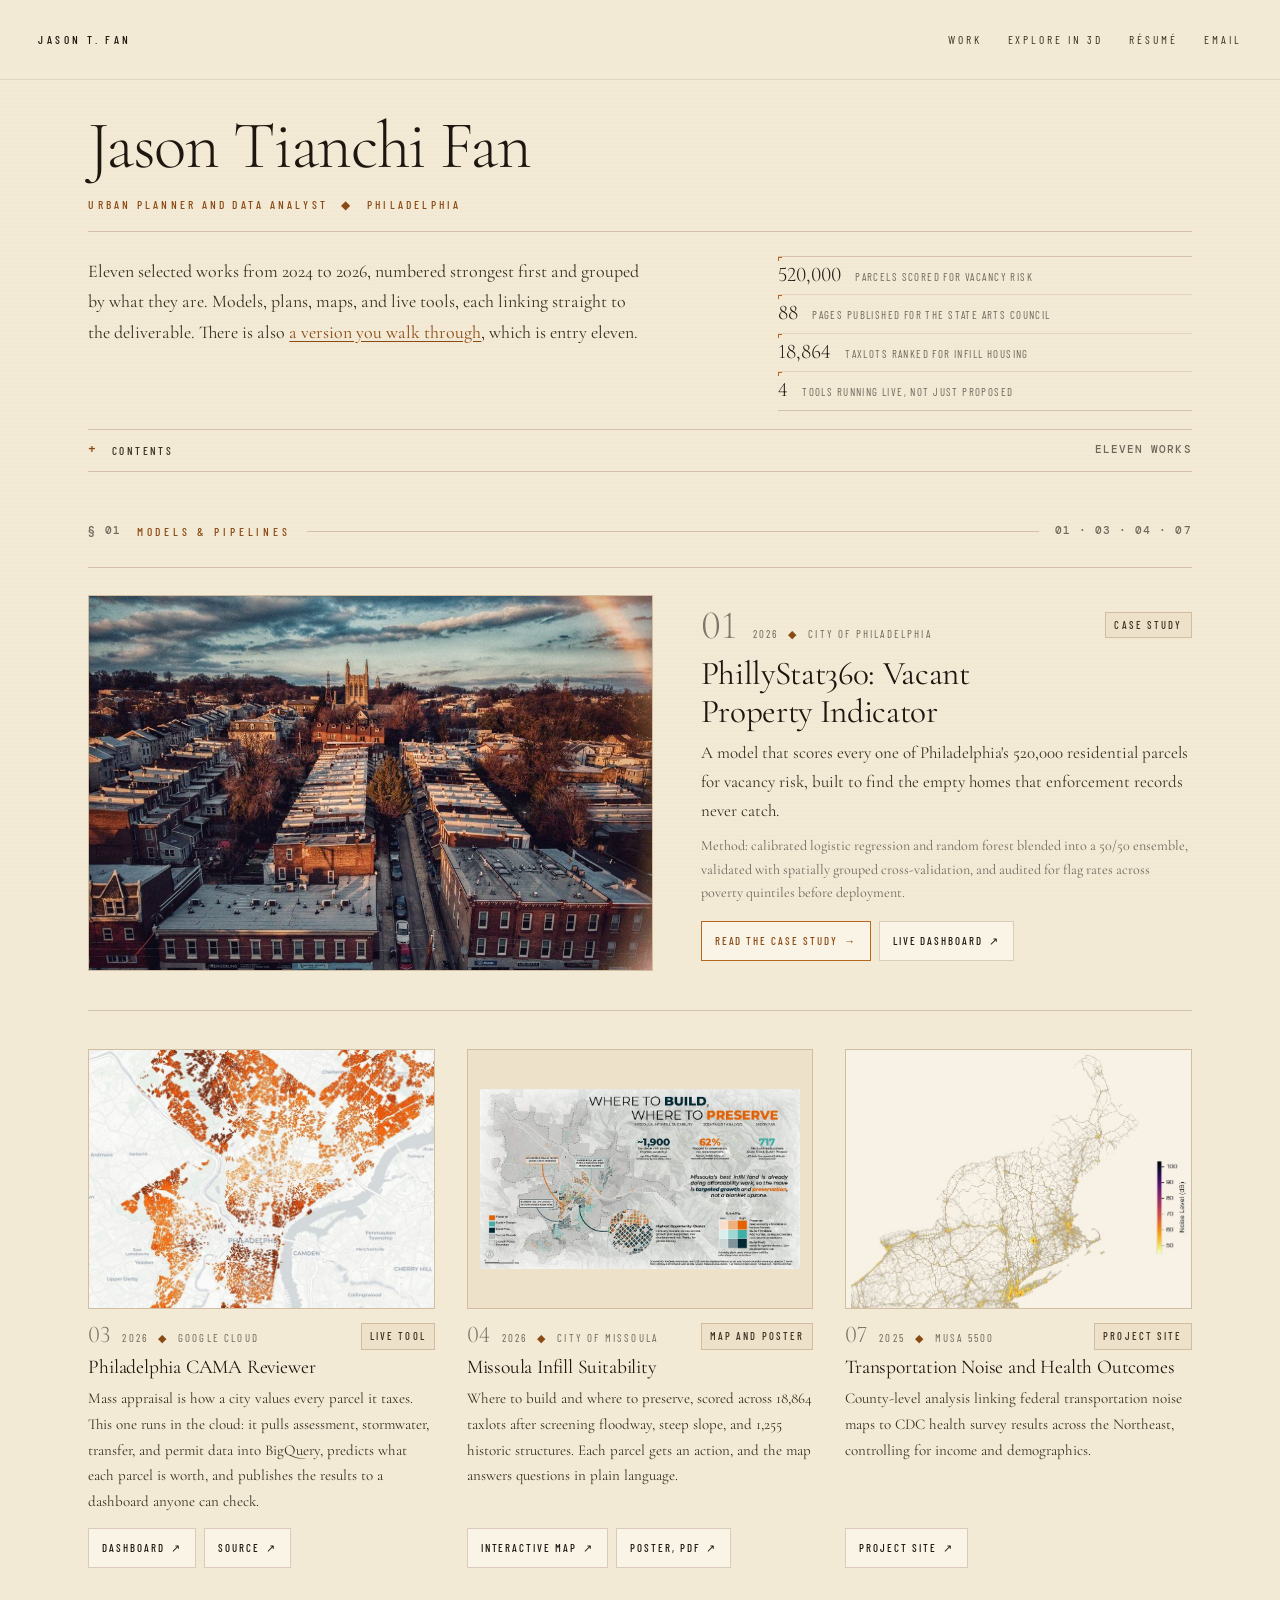
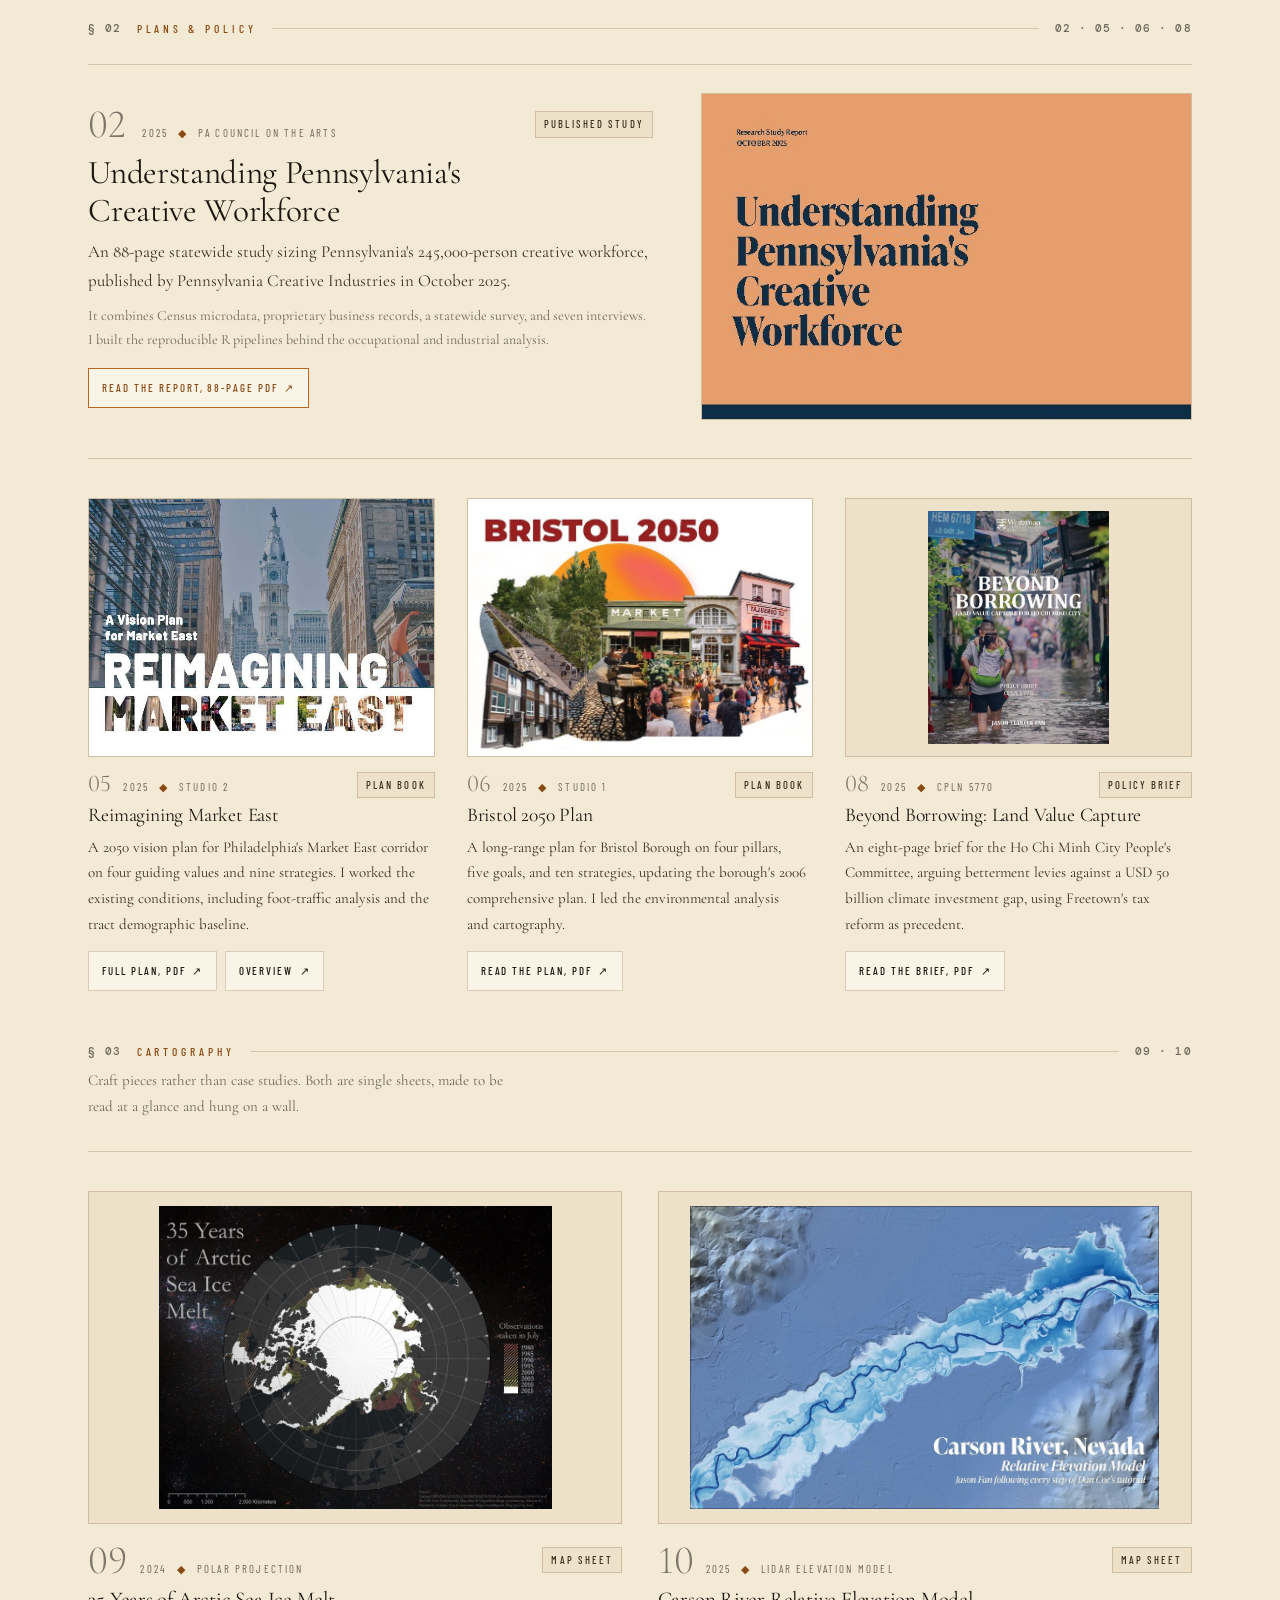
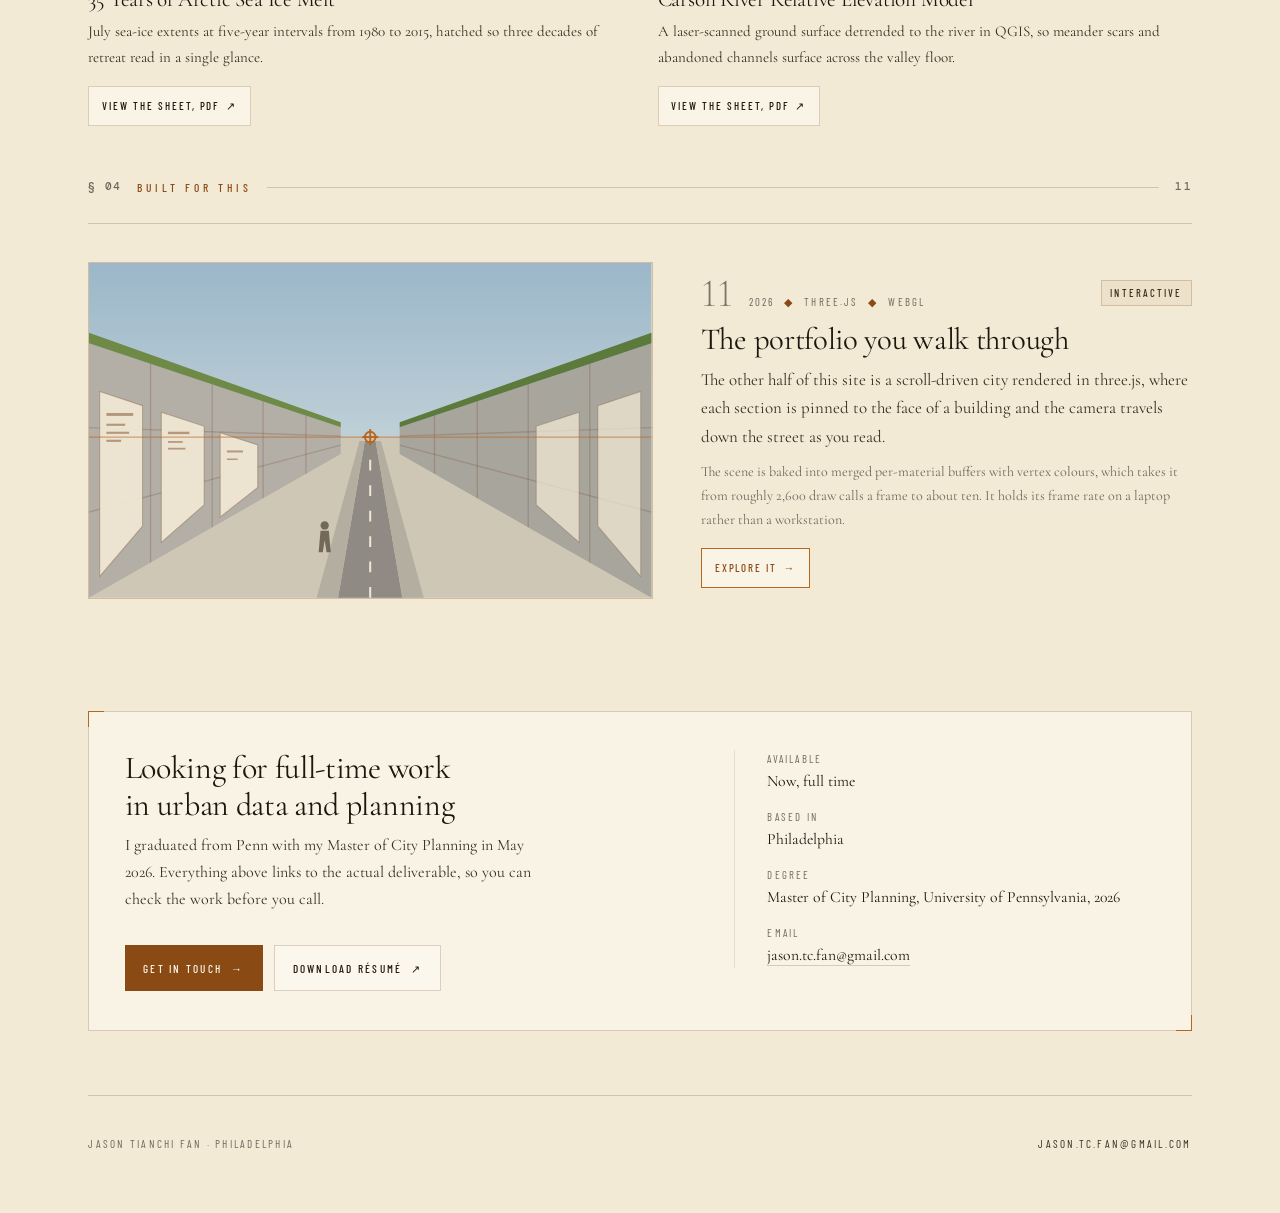
==== commit 1e3168be: "Lead the index with the name and put the work above the fold The masthead was a tagline, an empty me" ====
--- a/index.html
+++ b/index.html
@@ -3,18 +3,21 @@
 <head>
 <meta charset="UTF-8">
 <meta name="viewport" content="width=device-width, initial-scale=1.0">
-<title>Jason Tianchi Fan — Urban Planner &amp; Data Analyst</title>
+<title>Jason Tianchi Fan &mdash; Urban planner and data analyst, Philadelphia</title>
 <meta name="description" content="Jason Tianchi Fan is an urban planner and data analyst in Philadelphia. Geospatial modelling, reproducible data pipelines, and maps and reports built for public agencies.">
 <link rel="preconnect" href="https://fonts.googleapis.com">
 <link rel="preconnect" href="https://fonts.gstatic.com" crossorigin>
 <link href="https://fonts.googleapis.com/css2?family=Cormorant+Garamond:ital,wght@0,300;0,400;0,500;0,600;1,300;1,400&family=Barlow+Condensed:wght@300;400;500;600&family=DM+Mono:wght@300;400&display=swap" rel="stylesheet">
-<link rel="stylesheet" href="page.css?v=20260727o">
+<link rel="stylesheet" href="page.css?v=20260803a">
 </head>
 <body>
 
+<a class="skip" href="#work">Skip to the work</a>
+
 <header class="topbar">
   <a class="home" href="./index.html">Jason T. Fan</a>
-  <nav>
+  <nav aria-label="Primary">
+    <a href="#work">Work</a>
     <a href="./explore.html">Explore in 3D</a>
     <a href="./Resume_2026.pdf" target="_blank" rel="noopener">Résumé</a>
     <a href="mailto:jason.tc.fan@gmail.com">Email</a>
@@ -23,293 +26,384 @@
 
 <div class="wrap">
 
+  <main>
+
   <div class="page-head">
-    <div class="eyebrow">Jason Tianchi Fan <span style="color:var(--ink-4)">·</span> Urban Planner &amp; Data Analyst</div>
-    <h1>Spatial models for cities, and the tools that <em>put them to work</em></h1>
-    <p class="standfirst">I build reproducible pipelines and models over messy public data, then turn the results into maps, reports, and dashboards that agencies actually run on. Everything is below, with links straight to each deliverable, strongest first. There is also <a href="./explore.html">a version you walk through</a>, which is entry eleven.</p>
-
-    <div class="idx-meta">
-      <div class="idx-meta-cell">Works<b>11</b></div>
-      <div class="idx-meta-cell">Span<b>2024 – 2026</b></div>
-      <div class="idx-meta-cell">Built for<b>Cities and agencies</b></div>
-      <div class="idx-meta-cell">Formats<b>Models, plans, maps</b></div>
+    <h1>Jason Tianchi Fan</h1>
+    <p class="role">Urban planner and data analyst <span class="dot">◆</span> Philadelphia</p>
+    <p class="standfirst">Eleven selected works from 2024 to 2026, numbered strongest first and grouped by what they are. Models, plans, maps, and live tools, each linking straight to the deliverable. There is also <a href="./explore.html">a version you walk through</a>, which is entry eleven.</p>
+
+    <div class="stat-row idx-stats">
+      <div class="stat">
+        <div class="stat-n">520,000</div>
+        <div class="stat-l">Parcels scored for vacancy risk</div>
+      </div>
+      <div class="stat">
+        <div class="stat-n">88</div>
+        <div class="stat-l">Pages published for the state arts council</div>
+      </div>
+      <div class="stat">
+        <div class="stat-n">18,864</div>
+        <div class="stat-l">Taxlots ranked for infill housing</div>
+      </div>
+      <div class="stat">
+        <div class="stat-n">4</div>
+        <div class="stat-l">Tools running live, not just proposed</div>
+      </div>
     </div>
+
+    <details class="toc">
+      <summary><span class="toc-label">Contents</span><span class="toc-count">Eleven works</span></summary>
+      <ol class="toc-list">
+        <li><span class="toc-n">01</span><a href="#w01">PhillyStat360: Vacant Property Indicator</a><span class="toc-f">Case study</span></li>
+        <li><span class="toc-n">02</span><a href="#w02">Understanding Pennsylvania's Creative Workforce</a><span class="toc-f">Published study</span></li>
+        <li><span class="toc-n">03</span><a href="#w03">Philadelphia CAMA Reviewer</a><span class="toc-f">Live tool</span></li>
+        <li><span class="toc-n">04</span><a href="#w04">Missoula Infill Suitability</a><span class="toc-f">Map and poster</span></li>
+        <li><span class="toc-n">05</span><a href="#w05">Reimagining Market East</a><span class="toc-f">Plan book</span></li>
+        <li><span class="toc-n">06</span><a href="#w06">Bristol 2050 Plan</a><span class="toc-f">Plan book</span></li>
+        <li><span class="toc-n">07</span><a href="#w07">Transportation Noise and Health Outcomes</a><span class="toc-f">Project site</span></li>
+        <li><span class="toc-n">08</span><a href="#w08">Beyond Borrowing: Land Value Capture</a><span class="toc-f">Policy brief</span></li>
+        <li><span class="toc-n">09</span><a href="#w09">35 Years of Arctic Sea Ice Melt</a><span class="toc-f">Map sheet</span></li>
+        <li><span class="toc-n">10</span><a href="#w10">Carson River Relative Elevation Model</a><span class="toc-f">Map sheet</span></li>
+        <li><span class="toc-n">11</span><a href="#w11">The portfolio you walk through</a><span class="toc-f">Interactive</span></li>
+      </ol>
+    </details>
   </div>
 
-  <!-- ───── DATA & ANALYSIS ───── -->
-  <div class="sec-head">
-    <span class="sec-n">§ 01</span>
-    <span>Data &amp; Analysis</span>
-    <span class="sec-rule"></span>
-    <span class="sec-count">01 — 08</span>
-  </div>
-
-  <!-- 01 featured -->
-  <article class="feature">
-    <a class="feature-media media" href="./11_PhillyStat360_Vacant_Property/index.html" aria-label="PhillyStat360 case study">
-      <img src="./thumbs/phillystat.jpg" alt="Philadelphia rowhouses seen from above, from the vacancy risk dashboard" loading="lazy">
-    </a>
-    <div class="feature-body">
-      <span class="feature-tag">Case study</span>
-      <div class="feature-head">
-        <span class="num">01</span>
-        <div class="kicker">2026 <span class="dot">◆</span> City of Philadelphia</div>
-      </div>
-      <h2 class="item-title"><a href="./11_PhillyStat360_Vacant_Property/index.html">PhillyStat360: Vacant Property Indicator</a></h2>
-      <p class="item-desc">A parcel-level model scoring Philadelphia's 520,000 residential parcels for vacancy risk, built to find the vacant homes enforcement records never catch. Calibrated logistic regression and random forest blended into a 50/50 ensemble, validated with spatially grouped cross-validation, and audited for flag rates across poverty quintiles before deployment.</p>
-      <div class="item-links">
-        <a class="lead" href="./11_PhillyStat360_Vacant_Property/index.html">Read the case study <span>→</span></a>
-        <a href="https://jasonfan28.github.io/Philly_vacant_property_indicator/Vacancy%20Risk%20Landing%20Page.html" target="_blank" rel="noopener">Live dashboard <span>↗</span></a>
-      </div>
+  <!-- ───── MODELS & PIPELINES ───── -->
+  <section class="sec" id="work" aria-labelledby="sec-01">
+    <h2 class="sec-head" id="sec-01">
+      <span class="sec-n">§ 01</span>
+      <span>Models &amp; pipelines</span>
+      <span class="sec-rule"></span>
+      <span class="sec-count">01 · 03 · 04 · 07</span>
+    </h2>
+
+    <article class="feature" id="w01">
+      <a class="feature-media media" href="./11_PhillyStat360_Vacant_Property/index.html">
+        <img src="./thumbs/phillystat.jpg" width="900" height="674" alt="Philadelphia rowhouses seen from above, from the vacancy risk dashboard" loading="lazy">
+      </a>
+      <div class="feature-body">
+        <div class="feature-head">
+          <span class="num">01</span>
+          <div class="kicker">2026 <span class="dot">◆</span> City of Philadelphia</div>
+          <span class="tag">Case study</span>
+        </div>
+        <h3 class="item-title"><a href="./11_PhillyStat360_Vacant_Property/index.html">PhillyStat360: Vacant Property Indicator</a></h3>
+        <p class="item-desc">A model that scores every one of Philadelphia's 520,000 residential parcels for vacancy risk, built to find the empty homes that enforcement records never catch.</p>
+        <p class="item-method">Method: calibrated logistic regression and random forest blended into a 50/50 ensemble, validated with spatially grouped cross-validation, and audited for flag rates across poverty quintiles before deployment.</p>
+        <div class="item-links">
+          <a class="lead" href="./11_PhillyStat360_Vacant_Property/index.html">Read the case study <span aria-hidden="true">→</span></a>
+          <a href="https://jasonfan28.github.io/Philly_vacant_property_indicator/Vacancy%20Risk%20Landing%20Page.html" target="_blank" rel="noopener">Live dashboard <span aria-hidden="true">↗</span></a>
+        </div>
+      </div>
+    </article>
+
+    <div class="grid-3">
+
+      <article class="card" id="w03">
+        <a class="media" href="https://weitzman-musa-geocloud.github.io/s26-team3-cama/reviewer/" target="_blank" rel="noopener">
+          <img src="./thumbs/cama.jpg" width="700" height="550" alt="Choropleth map of Philadelphia parcels by assessed value" loading="lazy">
+        </a>
+        <div class="card-head">
+          <span class="num">03</span>
+          <div class="kicker">2026 <span class="dot">◆</span> Google Cloud</div>
+          <span class="tag">Live tool</span>
+        </div>
+        <h3 class="item-title"><a href="https://weitzman-musa-geocloud.github.io/s26-team3-cama/reviewer/" target="_blank" rel="noopener">Philadelphia CAMA Reviewer</a></h3>
+        <p class="item-desc">Mass appraisal is how a city values every parcel it taxes. This one runs in the cloud: it pulls assessment, stormwater, transfer, and permit data into BigQuery, predicts what each parcel is worth, and publishes the results to a dashboard anyone can check.</p>
+        <div class="item-links">
+          <a href="https://weitzman-musa-geocloud.github.io/s26-team3-cama/reviewer/" target="_blank" rel="noopener">Dashboard <span aria-hidden="true">↗</span></a>
+          <a href="https://github.com/weitzman-musa-geocloud/s26-team3-cama" target="_blank" rel="noopener">Source <span aria-hidden="true">↗</span></a>
+        </div>
+      </article>
+
+      <article class="card card--sheet" id="w04">
+        <a class="media" href="./15_Missoula_Infill/web_map/index.html" target="_blank" rel="noopener">
+          <img src="./thumbs/missoula.jpg" width="900" height="506" alt="Bivariate suitability map of Missoula taxlots" loading="lazy">
+        </a>
+        <div class="card-head">
+          <span class="num">04</span>
+          <div class="kicker">2026 <span class="dot">◆</span> City of Missoula</div>
+          <span class="tag">Map and poster</span>
+        </div>
+        <h3 class="item-title"><a href="./15_Missoula_Infill/web_map/index.html" target="_blank" rel="noopener">Missoula Infill Suitability</a></h3>
+        <p class="item-desc">Where to build and where to preserve, scored across 18,864 taxlots after screening floodway, steep slope, and 1,255 historic structures. Each parcel gets an action, and the map answers questions in plain language.</p>
+        <div class="item-links">
+          <a href="./15_Missoula_Infill/web_map/index.html" target="_blank" rel="noopener">Interactive map <span aria-hidden="true">↗</span></a>
+          <a href="./15_Missoula_Infill/Missoula_Infill_Suitability.pdf" target="_blank" rel="noopener">Poster, PDF <span aria-hidden="true">↗</span></a>
+        </div>
+      </article>
+
+      <article class="card" id="w07">
+        <a class="media" href="https://jasonfan28.github.io/MUSA550-Final-Noise_on_health/" target="_blank" rel="noopener">
+          <img src="./thumbs/noise.jpg" width="697" height="636" alt="Map of transportation noise across the northeastern United States" loading="lazy">
+        </a>
+        <div class="card-head">
+          <span class="num">07</span>
+          <div class="kicker">2025 <span class="dot">◆</span> MUSA 5500</div>
+          <span class="tag">Project site</span>
+        </div>
+        <h3 class="item-title"><a href="https://jasonfan28.github.io/MUSA550-Final-Noise_on_health/" target="_blank" rel="noopener">Transportation Noise and Health Outcomes</a></h3>
+        <p class="item-desc">County-level analysis linking federal transportation noise maps to CDC health survey results across the Northeast, controlling for income and demographics.</p>
+        <div class="item-links">
+          <a href="https://jasonfan28.github.io/MUSA550-Final-Noise_on_health/" target="_blank" rel="noopener">Project site <span aria-hidden="true">↗</span></a>
+        </div>
+      </article>
+
     </div>
-  </article>
-
-  <!-- 02 featured, flipped -->
-  <article class="feature feature--flip">
-    <a class="feature-media media" href="./08_PA_Creative_Workforce/PA_Creative_Workforce_Research_Study.pdf" target="_blank" rel="noopener" aria-label="Pennsylvania Creative Workforce study">
-      <img src="./thumbs/pca.jpg" alt="Cover spread of the Pennsylvania creative workforce research study" loading="lazy">
-    </a>
-    <div class="feature-body">
-      <span class="feature-tag">Published</span>
-      <div class="feature-head">
-        <span class="num">02</span>
-        <div class="kicker">2025 <span class="dot">◆</span> PA Council on the Arts</div>
-      </div>
-      <h2 class="item-title"><a href="./08_PA_Creative_Workforce/PA_Creative_Workforce_Research_Study.pdf" target="_blank" rel="noopener">Understanding Pennsylvania's Creative Workforce</a></h2>
-      <p class="item-desc">An 88-page statewide study sizing Pennsylvania's 245,000-person creative workforce, combining Census microdata, proprietary business records, a statewide survey, and seven interviews. I built the reproducible R pipelines behind the occupational and industrial analysis.</p>
-      <div class="item-links">
-        <a class="lead" href="./08_PA_Creative_Workforce/PA_Creative_Workforce_Research_Study.pdf" target="_blank" rel="noopener">Read the report <span>↗</span></a>
-      </div>
+  </section>
+
+  <!-- ───── PLANS & POLICY ───── -->
+  <section class="sec" aria-labelledby="sec-02">
+    <h2 class="sec-head" id="sec-02">
+      <span class="sec-n">§ 02</span>
+      <span>Plans &amp; policy</span>
+      <span class="sec-rule"></span>
+      <span class="sec-count">02 · 05 · 06 · 08</span>
+    </h2>
+
+    <article class="feature feature--flip" id="w02">
+      <a class="feature-media media" href="./08_PA_Creative_Workforce/PA_Creative_Workforce_Research_Study.pdf" target="_blank" rel="noopener">
+        <img src="./thumbs/pca.jpg" width="660" height="510" alt="Cover spread of the Pennsylvania creative workforce research study" loading="lazy">
+      </a>
+      <div class="feature-body">
+        <div class="feature-head">
+          <span class="num">02</span>
+          <div class="kicker">2025 <span class="dot">◆</span> PA Council on the Arts</div>
+          <span class="tag">Published study</span>
+        </div>
+        <h3 class="item-title"><a href="./08_PA_Creative_Workforce/PA_Creative_Workforce_Research_Study.pdf" target="_blank" rel="noopener">Understanding Pennsylvania's Creative Workforce</a></h3>
+        <p class="item-desc">An 88-page statewide study sizing Pennsylvania's 245,000-person creative workforce, published by Pennsylvania Creative Industries in October 2025.</p>
+        <p class="item-method">It combines Census microdata, proprietary business records, a statewide survey, and seven interviews. I built the reproducible R pipelines behind the occupational and industrial analysis.</p>
+        <div class="item-links">
+          <a class="lead" href="./08_PA_Creative_Workforce/PA_Creative_Workforce_Research_Study.pdf" target="_blank" rel="noopener">Read the report, 88-page PDF <span aria-hidden="true">↗</span></a>
+        </div>
+      </div>
+    </article>
+
+    <div class="grid-3">
+
+      <article class="card" id="w05">
+        <a class="media" href="./07_Market_East_Studio2/Market_East_Vision_Plan.pdf" target="_blank" rel="noopener">
+          <img src="./thumbs/market_east.jpg" width="660" height="510" alt="Cover of the Market East vision plan showing City Hall" loading="lazy">
+        </a>
+        <div class="card-head">
+          <span class="num">05</span>
+          <div class="kicker">2025 <span class="dot">◆</span> Studio 2</div>
+          <span class="tag">Plan book</span>
+        </div>
+        <h3 class="item-title"><a href="./07_Market_East_Studio2/Market_East_Vision_Plan.pdf" target="_blank" rel="noopener">Reimagining Market East</a></h3>
+        <p class="item-desc">A 2050 vision plan for Philadelphia's Market East corridor on four guiding values and nine strategies. I worked the existing conditions, including foot-traffic analysis and the tract demographic baseline.</p>
+        <div class="item-links">
+          <a href="./07_Market_East_Studio2/Market_East_Vision_Plan.pdf" target="_blank" rel="noopener">Full plan, PDF <span aria-hidden="true">↗</span></a>
+          <a href="./07_Market_East_Studio2/Market_East_Vision_Plan_overview.pdf" target="_blank" rel="noopener">Overview <span aria-hidden="true">↗</span></a>
+        </div>
+      </article>
+
+      <article class="card" id="w06">
+        <a class="media" href="./02_Bristol_Climate_Resilience/Bristol_2050_Plan.pdf" target="_blank" rel="noopener">
+          <img src="./thumbs/bristol.jpg" width="700" height="541" alt="Cover of the Bristol 2050 comprehensive plan" loading="lazy">
+        </a>
+        <div class="card-head">
+          <span class="num">06</span>
+          <div class="kicker">2025 <span class="dot">◆</span> Studio 1</div>
+          <span class="tag">Plan book</span>
+        </div>
+        <h3 class="item-title"><a href="./02_Bristol_Climate_Resilience/Bristol_2050_Plan.pdf" target="_blank" rel="noopener">Bristol 2050 Plan</a></h3>
+        <p class="item-desc">A long-range plan for Bristol Borough on four pillars, five goals, and ten strategies, updating the borough's 2006 comprehensive plan. I led the environmental analysis and cartography.</p>
+        <div class="item-links">
+          <a href="./02_Bristol_Climate_Resilience/Bristol_2050_Plan.pdf" target="_blank" rel="noopener">Read the plan, PDF <span aria-hidden="true">↗</span></a>
+        </div>
+      </article>
+
+      <article class="card card--sheet" id="w08">
+        <a class="media" href="./01_HCMC_Land_Value_Capture/HCMC_Land_Value_Capture_Brief.pdf" target="_blank" rel="noopener">
+          <img src="./thumbs/hcmc.jpg" width="433" height="560" alt="Cover of the Beyond Borrowing land value capture policy brief" loading="lazy">
+        </a>
+        <div class="card-head">
+          <span class="num">08</span>
+          <div class="kicker">2025 <span class="dot">◆</span> CPLN 5770</div>
+          <span class="tag">Policy brief</span>
+        </div>
+        <h3 class="item-title"><a href="./01_HCMC_Land_Value_Capture/HCMC_Land_Value_Capture_Brief.pdf" target="_blank" rel="noopener">Beyond Borrowing: Land Value Capture</a></h3>
+        <p class="item-desc">An eight-page brief for the Ho Chi Minh City People's Committee, arguing betterment levies against a USD 50 billion climate investment gap, using Freetown's tax reform as precedent.</p>
+        <div class="item-links">
+          <a href="./01_HCMC_Land_Value_Capture/HCMC_Land_Value_Capture_Brief.pdf" target="_blank" rel="noopener">Read the brief, PDF <span aria-hidden="true">↗</span></a>
+        </div>
+      </article>
+
     </div>
-  </article>
-
-  <!-- 03 – 08 grid -->
-  <div class="grid-3">
-
-    <article class="card">
-      <a class="media" href="https://weitzman-musa-geocloud.github.io/s26-team3-cama/reviewer/" target="_blank" rel="noopener" aria-label="Philadelphia CAMA Reviewer">
-        <img src="./thumbs/cama.jpg" alt="Choropleth map of Philadelphia parcels by assessed value" loading="lazy">
+  </section>
+
+  <!-- ───── CARTOGRAPHY ───── -->
+  <section class="sec" aria-labelledby="sec-03">
+    <h2 class="sec-head" id="sec-03">
+      <span class="sec-n">§ 03</span>
+      <span>Cartography</span>
+      <span class="sec-rule"></span>
+      <span class="sec-count">09 · 10</span>
+    </h2>
+    <p class="sec-note">Craft pieces rather than case studies. Both are single sheets, made to be read at a glance and hung on a wall.</p>
+
+    <div class="plates">
+
+      <article class="plate" id="w09">
+        <a class="media" href="./12_Arctic_Sea_Ice_Map/Arctic_Sea_Ice_Melt.pdf" target="_blank" rel="noopener">
+          <img src="./thumbs/arctic.jpg" width="900" height="695" alt="Polar projection map of Arctic sea ice extents from 1980 to 2015" loading="lazy">
+        </a>
+        <div class="card-head">
+          <span class="num">09</span>
+          <div class="kicker">2024 <span class="dot">◆</span> Polar projection</div>
+          <span class="tag">Map sheet</span>
+        </div>
+        <h3 class="item-title"><a href="./12_Arctic_Sea_Ice_Map/Arctic_Sea_Ice_Melt.pdf" target="_blank" rel="noopener">35 Years of Arctic Sea Ice Melt</a></h3>
+        <p class="item-desc">July sea-ice extents at five-year intervals from 1980 to 2015, hatched so three decades of retreat read in a single glance.</p>
+        <div class="item-links">
+          <a href="./12_Arctic_Sea_Ice_Map/Arctic_Sea_Ice_Melt.pdf" target="_blank" rel="noopener">View the sheet, PDF <span aria-hidden="true">↗</span></a>
+        </div>
+      </article>
+
+      <article class="plate" id="w10">
+        <a class="media" href="./14_Carson_River_REM/Carson_River_REM.pdf" target="_blank" rel="noopener">
+          <img src="./thumbs/carson_rem.jpg" width="1000" height="647" alt="Relative elevation model of the Carson River showing meander scars in blue" loading="lazy">
+        </a>
+        <div class="card-head">
+          <span class="num">10</span>
+          <div class="kicker">2025 <span class="dot">◆</span> Lidar elevation model</div>
+          <span class="tag">Map sheet</span>
+        </div>
+        <h3 class="item-title"><a href="./14_Carson_River_REM/Carson_River_REM.pdf" target="_blank" rel="noopener">Carson River Relative Elevation Model</a></h3>
+        <p class="item-desc">A laser-scanned ground surface detrended to the river in QGIS, so meander scars and abandoned channels surface across the valley floor.</p>
+        <div class="item-links">
+          <a href="./14_Carson_River_REM/Carson_River_REM.pdf" target="_blank" rel="noopener">View the sheet, PDF <span aria-hidden="true">↗</span></a>
+        </div>
+      </article>
+
+    </div>
+  </section>
+
+  <!-- ───── THE SITE ITSELF ───── -->
+  <section class="sec" aria-labelledby="sec-04">
+    <h2 class="sec-head" id="sec-04">
+      <span class="sec-n">§ 04</span>
+      <span>Built for this</span>
+      <span class="sec-rule"></span>
+      <span class="sec-count">11</span>
+    </h2>
+
+    <article class="colophon" id="w11">
+      <a class="colophon-art" href="./explore.html" aria-label="Explore the portfolio in 3D">
+        <svg viewBox="0 0 420 250" aria-hidden="true">
+          <defs>
+            <linearGradient id="sky" x1="0" y1="0" x2="0" y2="1">
+              <stop offset="0" stop-color="#9bb7c9"/>
+              <stop offset="1" stop-color="#dfe6e4"/>
+            </linearGradient>
+          </defs>
+          <rect x="0" y="0" width="420" height="250" fill="url(#sky)"/>
+          <rect x="0" y="130" width="420" height="120" fill="#cfc7b5"/>
+
+          <!-- road receding to the vanishing point -->
+          <path d="M186 250 L206 133 L214 133 L234 250 Z" fill="#8f8b84"/>
+          <path d="M170 250 L202 133 L206 133 L186 250 Z" fill="#b4aea1"/>
+          <path d="M234 250 L214 133 L218 133 L250 250 Z" fill="#b4aea1"/>
+          <line x1="210" y1="250" x2="210" y2="138" stroke="#efe7d3" stroke-width="1.5" stroke-dasharray="8 11"/>
+
+          <!-- left street wall, one-point perspective -->
+          <path d="M0 60 L188 122.7 L188 142.6 L0 250 Z" fill="#b3afa6"/>
+          <path d="M0 52 L188 119 L188 122.7 L0 60 Z" fill="#6e8a46"/>
+          <g stroke="#6e3a1a" stroke-opacity="0.22" stroke-width="1" fill="none">
+            <line x1="46" y1="75.3" x2="46" y2="223.7"/>
+            <line x1="92" y1="90.7" x2="92" y2="197.4"/>
+            <line x1="130" y1="103.3" x2="130" y2="175.7"/>
+            <line x1="162" y1="114" x2="162" y2="157.4"/>
+            <line x1="0" y1="123" x2="188" y2="129.3"/>
+            <line x1="0" y1="186" x2="188" y2="136"/>
+          </g>
+          <!-- sections pinned to the building faces, which is what the scene does -->
+          <g fill="#f3ead6" fill-opacity="0.9" stroke="#6e3a1a" stroke-opacity="0.3" stroke-width="0.8">
+            <path d="M8 96 L40 106.6 L40 196.4 L8 234 Z"/>
+            <path d="M54 111.4 L86 122 L86 180.6 L54 208.6 Z"/>
+            <path d="M98 126.8 L126 135.9 L126 167.6 L98 189.6 Z"/>
+          </g>
+          <g fill="#6e3a1a" fill-opacity="0.45">
+            <rect x="13" y="112" width="20" height="2.2"/><rect x="13" y="120" width="14" height="1.6"/>
+            <rect x="13" y="126" width="17" height="1.6"/><rect x="13" y="132" width="11" height="1.6"/>
+            <rect x="59" y="126" width="16" height="1.8"/><rect x="59" y="133" width="11" height="1.3"/>
+            <rect x="59" y="138" width="13" height="1.3"/>
+            <rect x="103" y="140" width="12" height="1.5"/><rect x="103" y="146" width="8" height="1.1"/>
+          </g>
+
+          <!-- right street wall -->
+          <path d="M420 60 L232 122.7 L232 142.6 L420 250 Z" fill="#a8a59d"/>
+          <path d="M420 52 L232 119 L232 122.7 L420 60 Z" fill="#5c7a3c"/>
+          <g stroke="#6e3a1a" stroke-opacity="0.22" stroke-width="1" fill="none">
+            <line x1="374" y1="75.3" x2="374" y2="223.7"/>
+            <line x1="328" y1="90.7" x2="328" y2="197.4"/>
+            <line x1="290" y1="103.3" x2="290" y2="175.7"/>
+            <line x1="258" y1="114" x2="258" y2="157.4"/>
+            <line x1="420" y1="123" x2="232" y2="129.3"/>
+            <line x1="420" y1="186" x2="232" y2="136"/>
+          </g>
+          <g fill="#f3ead6" fill-opacity="0.72" stroke="#6e3a1a" stroke-opacity="0.26" stroke-width="0.8">
+            <path d="M412 96 L380 106.6 L380 196.4 L412 234 Z"/>
+            <path d="M366 111.4 L334 122 L334 180.6 L366 208.6 Z"/>
+          </g>
+
+          <!-- figure on the pavement, for scale -->
+          <g fill="#3a2f20" fill-opacity="0.62">
+            <circle cx="176" cy="196" r="3.1"/>
+            <path d="M172.9 200 h6.2 l1.4 16 h-3.1 l-1.4 -9 l-1.4 9 h-3.1 Z"/>
+          </g>
+
+          <!-- drafting marks: horizon and vanishing point -->
+          <line x1="0" y1="130" x2="420" y2="130" stroke="#b8651e" stroke-opacity="0.55" stroke-width="1"/>
+          <circle cx="210" cy="130" r="4" fill="none" stroke="#b8651e" stroke-width="1.4"/>
+          <line x1="204" y1="130" x2="216" y2="130" stroke="#b8651e" stroke-width="1.4"/>
+          <line x1="210" y1="124" x2="210" y2="136" stroke="#b8651e" stroke-width="1.4"/>
+        </svg>
       </a>
-      <div class="card-head">
-        <span class="num">03</span>
-        <div class="kicker">2026 <span class="dot">◆</span> Google Cloud</div>
-      </div>
-      <h3 class="item-title"><a href="https://weitzman-musa-geocloud.github.io/s26-team3-cama/reviewer/" target="_blank" rel="noopener">Philadelphia CAMA Reviewer</a></h3>
-      <p class="item-desc">A cloud-native mass appraisal pipeline that pulls OPA, PWD, transfer, and permit data into BigQuery, predicts parcel assessed values, and publishes them to a public review dashboard.</p>
-      <div class="item-links">
-        <a href="https://weitzman-musa-geocloud.github.io/s26-team3-cama/reviewer/" target="_blank" rel="noopener">Dashboard <span>↗</span></a>
-        <a href="https://github.com/weitzman-musa-geocloud/s26-team3-cama" target="_blank" rel="noopener">Source <span>↗</span></a>
+      <div class="colophon-body">
+        <div class="feature-head">
+          <span class="num">11</span>
+          <div class="kicker">2026 <span class="dot">◆</span> three.js <span class="dot">◆</span> WebGL</div>
+          <span class="tag">Interactive</span>
+        </div>
+        <h3 class="item-title"><a href="./explore.html">The portfolio you walk through</a></h3>
+        <p class="item-desc">The other half of this site is a scroll-driven city rendered in three.js, where each section is pinned to the face of a building and the camera travels down the street as you read.</p>
+        <p class="item-method">The scene is baked into merged per-material buffers with vertex colours, which takes it from roughly 2,600 draw calls a frame to about ten. It holds its frame rate on a laptop rather than a workstation.</p>
+        <div class="item-links">
+          <a class="lead" href="./explore.html">Explore it <span aria-hidden="true">→</span></a>
+        </div>
       </div>
     </article>
-
-    <article class="card">
-      <a class="media" href="./15_Missoula_Infill/web_map/index.html" target="_blank" rel="noopener" aria-label="Missoula infill suitability map">
-        <img src="./thumbs/missoula.jpg" alt="Bivariate suitability map of Missoula taxlots" loading="lazy">
-      </a>
-      <div class="card-head">
-        <span class="num">04</span>
-        <div class="kicker">2026 <span class="dot">◆</span> City of Missoula</div>
-      </div>
-      <h3 class="item-title"><a href="./15_Missoula_Infill/web_map/index.html" target="_blank" rel="noopener">Missoula Infill Suitability</a></h3>
-      <p class="item-desc">Where to build and where to preserve, scored across 18,864 taxlots after screening floodway, steep slope, and 1,255 historic structures. Each parcel gets an action, and the map answers questions in plain language.</p>
-      <div class="item-links">
-        <a href="./15_Missoula_Infill/web_map/index.html" target="_blank" rel="noopener">Interactive map <span>↗</span></a>
-        <a href="./15_Missoula_Infill/Missoula_Infill_Suitability.pdf" target="_blank" rel="noopener">Poster <span>↗</span></a>
-      </div>
-    </article>
-
-    <article class="card">
-      <a class="media" href="./07_Market_East_Studio2/Market_East_Vision_Plan.pdf" target="_blank" rel="noopener" aria-label="Reimagining Market East vision plan">
-        <img src="./thumbs/market_east.jpg" alt="Cover of the Market East vision plan showing City Hall" loading="lazy">
-      </a>
-      <div class="card-head">
-        <span class="num">05</span>
-        <div class="kicker">2025 <span class="dot">◆</span> Studio 2</div>
-      </div>
-      <h3 class="item-title"><a href="./07_Market_East_Studio2/Market_East_Vision_Plan.pdf" target="_blank" rel="noopener">Reimagining Market East</a></h3>
-      <p class="item-desc">A 2050 vision plan for Philadelphia's Market East corridor on four guiding values and nine strategies. I worked the existing conditions, including foot-traffic analysis and the tract demographic baseline.</p>
-      <div class="item-links">
-        <a href="./07_Market_East_Studio2/Market_East_Vision_Plan.pdf" target="_blank" rel="noopener">Full plan <span>↗</span></a>
-        <a href="./07_Market_East_Studio2/Market_East_Vision_Plan_overview.pdf" target="_blank" rel="noopener">Overview <span>↗</span></a>
-      </div>
-    </article>
-
-    <article class="card">
-      <a class="media" href="./02_Bristol_Climate_Resilience/Bristol_2050_Plan.pdf" target="_blank" rel="noopener" aria-label="Bristol 2050 Plan">
-        <img src="./thumbs/bristol.jpg" alt="Cover of the Bristol 2050 comprehensive plan" loading="lazy">
-      </a>
-      <div class="card-head">
-        <span class="num">06</span>
-        <div class="kicker">2025 <span class="dot">◆</span> Studio 1</div>
-      </div>
-      <h3 class="item-title"><a href="./02_Bristol_Climate_Resilience/Bristol_2050_Plan.pdf" target="_blank" rel="noopener">Bristol 2050 Plan</a></h3>
-      <p class="item-desc">A long-range plan for Bristol Borough on four pillars, five goals, and ten strategies, updating the borough's 2006 comprehensive plan. I led the environmental analysis and cartography.</p>
-      <div class="item-links">
-        <a href="./02_Bristol_Climate_Resilience/Bristol_2050_Plan.pdf" target="_blank" rel="noopener">Read the plan <span>↗</span></a>
-      </div>
-    </article>
-
-    <article class="card">
-      <a class="media" href="https://jasonfan28.github.io/MUSA550-Final-Noise_on_health/" target="_blank" rel="noopener" aria-label="Transportation noise and health outcomes">
-        <img src="./thumbs/noise.jpg" alt="Map of transportation noise across the northeastern United States" loading="lazy">
-      </a>
-      <div class="card-head">
-        <span class="num">07</span>
-        <div class="kicker">2025 <span class="dot">◆</span> MUSA 5500</div>
-      </div>
-      <h3 class="item-title"><a href="https://jasonfan28.github.io/MUSA550-Final-Noise_on_health/" target="_blank" rel="noopener">Transportation Noise and Health Outcomes</a></h3>
-      <p class="item-desc">County-level analysis linking DOT noise rasters to CDC PLACES health outcomes with Census controls, using zonal statistics, regression, and cluster analysis across the Northeast.</p>
-      <div class="item-links">
-        <a href="https://jasonfan28.github.io/MUSA550-Final-Noise_on_health/" target="_blank" rel="noopener">Project site <span>↗</span></a>
-      </div>
-    </article>
-
-    <article class="card">
-      <a class="media" href="./01_HCMC_Land_Value_Capture/HCMC_Land_Value_Capture_Brief.pdf" target="_blank" rel="noopener" aria-label="Land value capture policy brief">
-        <img src="./thumbs/hcmc.jpg" alt="Cover of the Beyond Borrowing land value capture policy brief" loading="lazy">
-      </a>
-      <div class="card-head">
-        <span class="num">08</span>
-        <div class="kicker">2025 <span class="dot">◆</span> CPLN 5770</div>
-      </div>
-      <h3 class="item-title"><a href="./01_HCMC_Land_Value_Capture/HCMC_Land_Value_Capture_Brief.pdf" target="_blank" rel="noopener">Beyond Borrowing: Land Value Capture</a></h3>
-      <p class="item-desc">An eight-page brief for the Ho Chi Minh City People's Committee, arguing betterment levies against a USD 50 billion climate investment gap using Freetown's tax reform as precedent.</p>
-      <div class="item-links">
-        <a href="./01_HCMC_Land_Value_Capture/HCMC_Land_Value_Capture_Brief.pdf" target="_blank" rel="noopener">Read the brief <span>↗</span></a>
-      </div>
-    </article>
-
-  </div>
-
-  <!-- ───── CARTOGRAPHY ───── -->
-  <div class="sec-head">
-    <span class="sec-n">§ 02</span>
-    <span>Cartography</span>
-    <span class="sec-rule"></span>
-    <span class="sec-count">09 — 10</span>
-  </div>
-  <p class="sec-note">Craft pieces rather than case studies. Both are single sheets, made to be read at a glance and hung on a wall.</p>
-
-  <div class="plates">
-
-    <article class="plate">
-      <a class="media" href="./12_Arctic_Sea_Ice_Map/Arctic_Sea_Ice_Melt.pdf" target="_blank" rel="noopener" aria-label="35 Years of Arctic Sea Ice Melt">
-        <img src="./thumbs/arctic.jpg" alt="Polar projection map of Arctic sea ice extents from 1980 to 2015" loading="lazy">
-      </a>
-      <div class="card-head">
-        <span class="num">09</span>
-        <div class="kicker">2024 <span class="dot">◆</span> Polar projection</div>
-      </div>
-      <h3 class="item-title"><a href="./12_Arctic_Sea_Ice_Map/Arctic_Sea_Ice_Melt.pdf" target="_blank" rel="noopener">35 Years of Arctic Sea Ice Melt</a></h3>
-      <p class="item-desc">July sea-ice extents at five-year intervals from 1980 to 2015, hatched so three decades of retreat read in a single glance.</p>
-      <div class="item-links">
-        <a href="./12_Arctic_Sea_Ice_Map/Arctic_Sea_Ice_Melt.pdf" target="_blank" rel="noopener">View the sheet <span>↗</span></a>
-      </div>
-    </article>
-
-    <article class="plate">
-      <a class="media" href="./14_Carson_River_REM/Carson_River_REM.pdf" target="_blank" rel="noopener" aria-label="Carson River Relative Elevation Model">
-        <img src="./thumbs/carson_rem.jpg" alt="Relative elevation model of the Carson River showing meander scars in blue" loading="lazy">
-      </a>
-      <div class="card-head">
-        <span class="num">10</span>
-        <div class="kicker">2025 <span class="dot">◆</span> Lidar REM</div>
-      </div>
-      <h3 class="item-title"><a href="./14_Carson_River_REM/Carson_River_REM.pdf" target="_blank" rel="noopener">Carson River Relative Elevation Model</a></h3>
-      <p class="item-desc">A lidar surface detrended to the river in QGIS, so meander scars and abandoned channels surface across the valley floor.</p>
-      <div class="item-links">
-        <a href="./14_Carson_River_REM/Carson_River_REM.pdf" target="_blank" rel="noopener">View the sheet <span>↗</span></a>
-      </div>
-    </article>
-
-  </div>
-
-  <!-- ───── THE SITE ITSELF ───── -->
-  <div class="sec-head">
-    <span class="sec-n">§ 03</span>
-    <span>Built for this</span>
-    <span class="sec-rule"></span>
-    <span class="sec-count">11</span>
-  </div>
-
-  <article class="colophon">
-    <a class="colophon-art" href="./explore.html" aria-label="Explore the portfolio in 3D">
-      <svg viewBox="0 0 420 250" role="img" aria-hidden="true">
-        <defs>
-          <linearGradient id="sky" x1="0" y1="0" x2="0" y2="1">
-            <stop offset="0" stop-color="#9bb7c9"/>
-            <stop offset="1" stop-color="#dfe6e4"/>
-          </linearGradient>
-        </defs>
-        <rect x="0" y="0" width="420" height="250" fill="url(#sky)"/>
-        <rect x="0" y="130" width="420" height="120" fill="#cfc7b5"/>
-
-        <!-- road receding to the vanishing point -->
-        <path d="M186 250 L206 133 L214 133 L234 250 Z" fill="#8f8b84"/>
-        <path d="M170 250 L202 133 L206 133 L186 250 Z" fill="#b4aea1"/>
-        <path d="M234 250 L214 133 L218 133 L250 250 Z" fill="#b4aea1"/>
-        <line x1="210" y1="250" x2="210" y2="138" stroke="#efe7d3" stroke-width="1.5" stroke-dasharray="8 11"/>
-
-        <!-- left street wall, one-point perspective -->
-        <path d="M0 60 L188 122.7 L188 142.6 L0 250 Z" fill="#b3afa6"/>
-        <path d="M0 52 L188 119 L188 122.7 L0 60 Z" fill="#6e8a46"/>
-        <g stroke="#6e3a1a" stroke-opacity="0.22" stroke-width="1" fill="none">
-          <line x1="46" y1="75.3" x2="46" y2="223.7"/>
-          <line x1="92" y1="90.7" x2="92" y2="197.4"/>
-          <line x1="130" y1="103.3" x2="130" y2="175.7"/>
-          <line x1="162" y1="114" x2="162" y2="157.4"/>
-          <line x1="0" y1="123" x2="188" y2="129.3"/>
-          <line x1="0" y1="186" x2="188" y2="136"/>
-        </g>
-
-        <!-- right street wall -->
-        <path d="M420 60 L232 122.7 L232 142.6 L420 250 Z" fill="#a8a59d"/>
-        <path d="M420 52 L232 119 L232 122.7 L420 60 Z" fill="#5c7a3c"/>
-        <g stroke="#6e3a1a" stroke-opacity="0.22" stroke-width="1" fill="none">
-          <line x1="374" y1="75.3" x2="374" y2="223.7"/>
-          <line x1="328" y1="90.7" x2="328" y2="197.4"/>
-          <line x1="290" y1="103.3" x2="290" y2="175.7"/>
-          <line x1="258" y1="114" x2="258" y2="157.4"/>
-          <line x1="420" y1="123" x2="232" y2="129.3"/>
-          <line x1="420" y1="186" x2="232" y2="136"/>
-        </g>
-
-        <!-- drafting marks: horizon and vanishing point -->
-        <line x1="0" y1="130" x2="420" y2="130" stroke="#b8651e" stroke-opacity="0.55" stroke-width="1"/>
-        <circle cx="210" cy="130" r="4" fill="none" stroke="#b8651e" stroke-width="1.4"/>
-        <line x1="204" y1="130" x2="216" y2="130" stroke="#b8651e" stroke-width="1.4"/>
-        <line x1="210" y1="124" x2="210" y2="136" stroke="#b8651e" stroke-width="1.4"/>
-      </svg>
-    </a>
-    <div class="colophon-body">
-      <span class="feature-tag">Interactive</span>
-      <div class="feature-head">
-        <span class="num">11</span>
-        <div class="kicker">2026 <span class="dot">◆</span> three.js <span class="dot">◆</span> WebGL</div>
-      </div>
-      <h2 class="item-title"><a href="./explore.html">The portfolio you walk through</a></h2>
-      <p class="item-desc">The other half of this site is a scroll-driven city rendered in three.js, where each section is pinned to the face of a building and the camera travels down the street as you read. The scene is batched down to about ten draw calls so it holds its frame rate on a laptop rather than a workstation.</p>
-      <div class="item-links">
-        <a class="lead" href="./explore.html">Explore it <span>→</span></a>
-      </div>
-    </div>
-  </article>
+  </section>
 
   <!-- ───── CLOSING ───── -->
   <div class="cta-band">
-    <h2>Looking for someone who does <em>this</em></h2>
-    <p>I graduated from Penn with my Master of City Planning in May 2026 and I am looking for full-time work in urban data, planning, and spatial analysis.</p>
-    <div class="btn-row">
-      <a class="btn primary" href="mailto:jason.tc.fan@gmail.com">Get in touch <span>→</span></a>
-      <a class="btn" href="./Resume_2026.pdf" target="_blank" rel="noopener">Download résumé <span>↗</span></a>
-      <a class="btn" href="./explore.html">Explore in 3D <span>→</span></a>
+    <div class="cta-main">
+      <h2>Looking for full-time work in urban data and planning</h2>
+      <p>I graduated from Penn with my Master of City Planning in May 2026. Everything above links to the actual deliverable, so you can check the work before you call.</p>
+      <div class="btn-row">
+        <a class="btn primary" href="mailto:jason.tc.fan@gmail.com">Get in touch <span aria-hidden="true">→</span></a>
+        <a class="btn" href="./Resume_2026.pdf" target="_blank" rel="noopener">Download résumé <span aria-hidden="true">↗</span></a>
+      </div>
     </div>
+    <dl class="cta-facts">
+      <div><dt>Available</dt><dd>Now, full time</dd></div>
+      <div><dt>Based in</dt><dd>Philadelphia</dd></div>
+      <div><dt>Degree</dt><dd>Master of City Planning, University of Pennsylvania, 2026</dd></div>
+      <div><dt>Email</dt><dd><a href="mailto:jason.tc.fan@gmail.com">jason.tc.fan@gmail.com</a></dd></div>
+    </dl>
   </div>
 
-  <div class="page-foot">
+  </main>
+
+  <footer class="page-foot">
     <span>Jason Tianchi Fan · Philadelphia</span>
     <span><a href="mailto:jason.tc.fan@gmail.com">jason.tc.fan@gmail.com</a></span>
-  </div>
+  </footer>
 
 </div>
 
--- a/page.css
+++ b/page.css
@@ -11,8 +11,12 @@
   --ink-1: #1d1710;
   --ink-2: #3a2f20;
   --ink-3: rgba(29, 23, 16, 0.62);
-  --ink-4: rgba(29, 23, 16, 0.40);
+  --ink-4: rgba(29, 23, 16, 0.55);
+  /* --terra is the drawing ink: rules, brackets, registration marks, display
+     italics. It measures 3.6:1 on paper, so it is never used for small text.
+     --terra-text is the same hue taken to 5.9:1 for anything readable. */
   --terra: #b8651e;
+  --terra-text: #8a4a14;
   --terra-deep: #8a4a14;
   --rule-1: rgba(110, 58, 26, 0.22);
   --rule-2: rgba(110, 58, 26, 0.12);
@@ -43,6 +47,21 @@
 
 .wrap { position: relative; z-index: 1; max-width: 1180px; margin: 0 auto; padding: 0 2.4rem; }
 .measure { max-width: 68ch; }
+
+/* Anchors sit under a sticky bar, so give every jump target its own headroom */
+.sec, [id^="w"] { scroll-margin-top: 5.5rem; }
+
+.skip {
+  position: absolute; left: 0.6rem; top: 0.6rem; z-index: 40;
+  transform: translateY(-160%);
+  font-family: var(--cond); font-size: 0.72rem;
+  letter-spacing: 0.2em; text-transform: uppercase; font-weight: 500;
+  color: var(--ink-1); background: var(--paper-1);
+  border: 1px solid var(--terra);
+  padding: 0.7rem 1rem; text-decoration: none;
+  transition: transform .18s ease;
+}
+.skip:focus { transform: translateY(0); }
 
 /* ─── Top bar ─── */
 .topbar {
@@ -55,27 +74,34 @@
   -webkit-backdrop-filter: blur(6px);
   border-bottom: 1px solid var(--rule-2);
   font-family: var(--cond);
-  font-size: 0.68rem;
+  font-size: 0.72rem;
   letter-spacing: 0.26em;
   text-transform: uppercase;
 }
-.topbar a { color: var(--ink-2); text-decoration: none; transition: color .2s; }
-.topbar a:hover { color: var(--terra); }
+.topbar a {
+  color: var(--ink-2); text-decoration: none; transition: color .2s;
+  /* the padding is the tap target, so these clear 44px on a phone */
+  display: inline-flex; align-items: center; min-height: 44px;
+}
+.topbar a:hover { color: var(--terra-text); }
 .topbar nav { display: flex; gap: 1.6rem; }
 .topbar .home { font-weight: 500; letter-spacing: 0.3em; color: var(--ink-1); }
 
 /* ─── Page head ─── */
 .eyebrow {
   font-family: var(--cond);
-  font-size: 0.62rem;
+  font-size: 0.7rem;
   letter-spacing: 0.38em;
   text-transform: uppercase;
-  color: var(--terra);
+  color: var(--terra-text);
   font-weight: 500;
-  display: flex; align-items: center; gap: 0.9rem;
+  /* the rule is a grid track rather than a flex child, so it cannot collapse
+     to a stub when the label wraps to two lines on a narrow screen */
+  display: grid; grid-template-columns: auto minmax(2rem, 1fr);
+  align-items: center; gap: 0.9rem;
   margin-bottom: 1.2rem;
 }
-.eyebrow::after { content: ''; flex: 1; height: 1px; background: var(--rule-1); }
+.eyebrow::after { content: ''; height: 1px; background: var(--rule-1); }
 
 h1 {
   font-family: var(--serif);
@@ -88,6 +114,21 @@
 }
 h1 em { font-style: italic; color: var(--terra); }
 
+/* The author line under the name. It is the title block's author field, so it
+   takes the label voice rather than another size of the serif. */
+.role {
+  font-family: var(--cond);
+  font-size: 0.72rem;
+  letter-spacing: 0.28em;
+  text-transform: uppercase;
+  font-weight: 500;
+  color: var(--terra-text);
+  margin: 0.9rem 0 0;
+  padding-bottom: 1rem;
+  border-bottom: 1px solid var(--rule-1);
+}
+.role .dot { margin: 0 0.5rem; }
+
 .standfirst {
   font-size: 1.12rem;
   color: var(--ink-2);
@@ -95,7 +136,7 @@
   text-wrap: pretty;
 }
 
-.page-head { padding: 3.4rem 0 2.2rem; }
+.page-head { padding: 2rem 0 1.4rem; }
 
 /* Metadata strip */
 .meta-strip {
@@ -108,7 +149,7 @@
 .meta-cell { padding: 1rem 1.1rem 1rem 0; border-right: 1px solid var(--rule-2); }
 .meta-cell:last-child { border-right: none; }
 .meta-k {
-  font-family: var(--cond); font-size: 0.55rem; letter-spacing: 0.2em;
+  font-family: var(--cond); font-size: 0.66rem; letter-spacing: 0.2em;
   text-transform: uppercase; color: var(--ink-3); margin-bottom: 0.35rem;
 }
 .meta-v { font-family: var(--serif); font-size: 1rem; color: var(--ink-1); line-height: 1.4; }
@@ -129,14 +170,14 @@
   font-size: 0.72rem;
   letter-spacing: 0.28em;
   text-transform: uppercase;
-  color: var(--terra);
+  color: var(--terra-text);
   font-weight: 500;
   margin: 2.2rem 0 0.7rem;
 }
 p { margin-bottom: 1.1rem; color: var(--ink-2); text-wrap: pretty; }
 p strong { color: var(--ink-1); font-weight: 600; }
-a { color: var(--terra); text-underline-offset: 3px; }
-a:hover { color: var(--terra-deep); }
+a { color: var(--terra-text); text-underline-offset: 3px; }
+a:hover { color: var(--terra); }
 
 ul.body-list { list-style: none; margin: 0 0 1.3rem; }
 ul.body-list li {
@@ -173,7 +214,7 @@
   line-height: 1; color: var(--ink-1); font-feature-settings: 'lnum';
 }
 .stat-l {
-  font-family: var(--cond); font-size: 0.55rem; letter-spacing: 0.18em;
+  font-family: var(--cond); font-size: 0.66rem; letter-spacing: 0.18em;
   text-transform: uppercase; color: var(--ink-3); margin-top: 0.45rem;
 }
 
@@ -189,8 +230,9 @@
 /* ─── Buttons ─── */
 .btn-row { display: flex; flex-wrap: wrap; gap: 0.7rem; margin: 2rem 0 0; }
 .btn {
-  display: inline-flex; align-items: baseline; gap: 0.55rem;
-  font-family: var(--cond); font-size: 0.66rem;
+  display: inline-flex; align-items: center; gap: 0.55rem;
+  min-height: 46px;
+  font-family: var(--cond); font-size: 0.7rem;
   letter-spacing: 0.2em; text-transform: uppercase; font-weight: 500;
   text-decoration: none; color: var(--ink-1);
   padding: 0.7rem 1.1rem;
@@ -198,60 +240,93 @@
   background: rgba(255,252,245,0.5);
   transition: background .2s, border-color .2s, color .2s;
 }
-.btn:hover { color: var(--terra); border-color: var(--terra); background: rgba(255,252,245,0.95); }
-.btn.primary { background: var(--terra); border-color: var(--terra); color: #fdf7ec; }
-.btn.primary:hover { background: var(--terra-deep); border-color: var(--terra-deep); color: #fff; }
+.btn:hover { color: var(--terra-text); border-color: var(--terra); background: rgba(255,252,245,0.95); }
+.btn.primary { background: var(--terra-deep); border-color: var(--terra-deep); color: #fdf7ec; }
+.btn.primary:hover { background: #713c0f; border-color: #713c0f; color: #fff; }
 
 /* ═══ WORK INDEX ═══════════════════════════════════════════════
    An illustrated index. Two large statements set the tone, then a
    dense grid for the rest, then the map posters as full plates. */
 
-/* Drafting-sheet meta bar under the page title */
-.idx-meta {
+/* The masthead is a drawing-sheet title block: the statement on the left, the
+   four numbers the work actually earned stacked in a key beside it. Keeping
+   them side by side is what lets the first project start inside the fold. */
+.page-head {
   display: grid;
-  grid-template-columns: repeat(auto-fit, minmax(150px, 1fr));
-  border-top: 1px solid var(--rule-1);
-  border-bottom: 1px solid var(--rule-1);
-  margin-top: 2.6rem;
-}
-.idx-meta-cell {
-  padding: 0.9rem 1rem 0.9rem 0;
-  border-right: 1px solid var(--rule-2);
-  font-family: var(--cond);
-  font-size: 0.58rem;
-  letter-spacing: 0.2em;
-  text-transform: uppercase;
-  color: var(--ink-3);
-}
-.idx-meta-cell:last-child { border-right: none; }
-.idx-meta-cell b {
-  display: block;
-  font-family: var(--serif);
-  font-size: 1.15rem;
-  letter-spacing: 0;
-  text-transform: none;
-  color: var(--ink-1);
-  font-weight: 400;
-  margin-top: 0.25rem;
-  font-feature-settings: 'lnum';
+  grid-template-columns: minmax(0, 1.55fr) minmax(250px, 1fr);
+  gap: 0 3rem;
+  align-items: start;
+}
+.page-head h1 { grid-column: 1 / -1; margin-bottom: 0; }
+.page-head .role { grid-column: 1 / -1; }
+.page-head .standfirst { grid-column: 1; margin-top: 1.5rem; }
+.idx-stats {
+  grid-column: 2;
+  margin: 1.5rem 0 0;
+  grid-template-columns: 1fr;
+}
+.idx-stats .stat {
+  display: grid; grid-template-columns: auto 1fr;
+  align-items: baseline; gap: 0 0.9rem;
+  padding: 0.5rem 0 0.55rem;
+  border-right: none;
+  border-bottom: 1px solid var(--rule-2);
+}
+.idx-stats .stat:last-child { border-bottom: none; }
+.idx-stats .stat-n { font-size: 1.3rem; }
+.idx-stats .stat-l { margin-top: 0; font-size: 0.68rem; letter-spacing: 0.13em; line-height: 1.4; }
+
+/* Contents. Collapsed it costs one line, so the work still starts high on the
+   page; opened it is the sheet index the section registry keeps promising. */
+.toc { grid-column: 1 / -1; margin-top: 1.1rem; border-top: 1px solid var(--rule-1); border-bottom: 1px solid var(--rule-1); }
+.toc summary {
+  display: flex; align-items: center; gap: 0.8rem;
+  padding: 0.7rem 0; cursor: pointer;
+  font-family: var(--cond); font-size: 0.7rem;
+  letter-spacing: 0.22em; text-transform: uppercase; font-weight: 500;
+  color: var(--ink-2);
+  list-style: none;
+}
+.toc summary::-webkit-details-marker { display: none; }
+.toc summary::before {
+  content: '+'; font-family: var(--mono); font-size: 0.8rem;
+  color: var(--terra-text); line-height: 1;
+}
+.toc[open] summary::before { content: '–'; }
+.toc summary:hover { color: var(--terra-text); }
+.toc-count { margin-left: auto; font-family: var(--mono); font-size: 0.66rem; letter-spacing: 0.1em; color: var(--ink-3); }
+.toc-list { list-style: none; margin: 0.2rem 0 1rem; columns: 2; column-gap: 2.4rem; }
+.toc-list li {
+  display: grid; grid-template-columns: 2.1rem 1fr;
+  align-items: baseline; column-gap: 0.5rem;
+  break-inside: avoid; padding: 0.3rem 0;
+}
+.toc-n { font-family: var(--mono); font-size: 0.66rem; color: var(--ink-3); }
+.toc-list a { color: var(--ink-1); text-decoration: none; font-size: 0.98rem; line-height: 1.35; }
+.toc-list a:hover { color: var(--terra-text); text-decoration: underline; }
+.toc-f {
+  grid-column: 2;
+  font-family: var(--cond); font-size: 0.68rem;
+  letter-spacing: 0.16em; text-transform: uppercase; color: var(--ink-3);
 }
 
 /* Section rule with number and count */
 .sec-head {
-  display: flex; align-items: center; gap: 1rem;
-  margin: 4.4rem 0 2rem;
+  display: flex; align-items: center; gap: 1rem; flex-wrap: wrap;
+  margin: 3.4rem 0 1.8rem;
   font-family: var(--cond);
-  font-size: 0.66rem;
+  font-size: 0.72rem;
   letter-spacing: 0.34em;
   text-transform: uppercase;
   font-weight: 500;
-  color: var(--terra);
-}
-.sec-head .sec-n { font-family: var(--mono); font-size: 0.6rem; letter-spacing: 0.1em; color: var(--ink-4); }
-.sec-head .sec-rule { flex: 1; height: 1px; background: var(--rule-1); }
-.sec-head .sec-count { font-family: var(--mono); font-size: 0.6rem; color: var(--ink-4); letter-spacing: 0.1em; }
+  color: var(--terra-text);
+}
+.sec:first-of-type .sec-head { margin-top: 1.9rem; }
+.sec-head .sec-n { font-family: var(--mono); font-size: 0.66rem; letter-spacing: 0.1em; color: var(--ink-3); }
+.sec-head .sec-rule { flex: 1; min-width: 1.5rem; height: 1px; background: var(--rule-1); }
+.sec-head .sec-count { font-family: var(--mono); font-size: 0.66rem; color: var(--ink-3); letter-spacing: 0.1em; }
 .sec-note {
-  font-size: 0.95rem; color: var(--ink-3);
+  font-size: 0.94rem; color: var(--ink-3);
   max-width: 60ch; margin: -1.2rem 0 2rem;
 }
 
@@ -285,11 +360,23 @@
 }
 
 .kicker {
-  font-family: var(--cond); font-size: 0.56rem;
+  font-family: var(--cond); font-size: 0.68rem;
   letter-spacing: 0.2em; text-transform: uppercase;
-  color: var(--ink-3); margin-bottom: 0.5rem;
-}
-.kicker .dot { color: var(--rule-1); margin: 0 0.35rem; }
+  color: var(--ink-3);
+}
+.kicker .dot { color: var(--terra-text); margin: 0 0.35rem; }
+
+/* One tag component for every entry, so a reader can tell a live tool from a
+   plan book from a map sheet without reading a word of the description. */
+.tag {
+  margin-left: auto; align-self: center;
+  font-family: var(--cond); font-size: 0.66rem;
+  letter-spacing: 0.2em; text-transform: uppercase; font-weight: 500;
+  color: var(--ink-2); background: var(--paper-2);
+  border: 1px solid var(--rule-1);
+  padding: 0.2rem 0.5rem;
+  white-space: nowrap;
+}
 
 .item-title {
   font-family: var(--serif); font-weight: 400; line-height: 1.15;
@@ -302,22 +389,36 @@
 }
 .item-title a { color: var(--ink-1); text-decoration: none; }
 
-.item-desc { color: var(--ink-2); text-wrap: pretty; }
+.item-desc { color: var(--ink-2); text-wrap: pretty; margin-top: 0.5rem; margin-bottom: 0; }
+/* The method line sits under the plain-language one so a non-specialist can
+   stop reading before the statistics start. */
+.item-method {
+  color: var(--ink-3); text-wrap: pretty;
+  font-size: 0.88em; margin: 0.5rem 0 0;
+}
 
 .item-links { display: flex; flex-wrap: wrap; gap: 0.5rem; margin-top: 1rem; }
 .item-links a {
-  display: inline-flex; align-items: baseline; gap: 0.4rem;
-  font-family: var(--cond); font-size: 0.58rem;
+  display: inline-flex; align-items: center; gap: 0.4rem;
+  min-height: 40px;
+  font-family: var(--cond); font-size: 0.68rem;
   letter-spacing: 0.18em; text-transform: uppercase; font-weight: 500;
   text-decoration: none; color: var(--ink-1);
-  padding: 0.42rem 0.72rem;
+  padding: 0.42rem 0.8rem;
   border: 1px solid var(--rule-1);
   background: rgba(255,252,245,0.55);
   transition: background .22s, border-color .22s, color .22s;
 }
-.item-links a:hover { color: var(--terra); border-color: var(--terra); background: rgba(255,252,245,0.95); }
-.item-links a.lead { border-color: var(--terra); color: var(--terra); }
-.item-links a.lead:hover { background: var(--terra); color: #fdf7ec; }
+.item-links a:hover { color: var(--terra-text); border-color: var(--terra); background: rgba(255,252,245,0.95); }
+.item-links a.lead { border-color: var(--terra); color: var(--terra-text); }
+.item-links a.lead:hover { background: var(--terra-deep); border-color: var(--terra-deep); color: #fdf7ec; }
+
+/* Eleven works, most opening in a new tab. Without this a reader who comes
+   back after four of them has no way to tell where they left off. */
+.item-title a:visited { color: var(--ink-3); }
+.item-links a:visited { color: var(--ink-3); border-style: dashed; }
+.item-links a.lead:visited { color: var(--ink-3); border-color: var(--rule-1); }
+.toc-list a:visited { color: var(--ink-3); }
 
 /* ─── Featured rows ─── */
 .feature {
@@ -325,25 +426,18 @@
   grid-template-columns: 1.15fr 1fr;
   gap: 3rem;
   align-items: center;
-  padding: 2.4rem 0;
+  padding: 1.7rem 0 2.4rem;
   border-top: 1px solid var(--rule-1);
 }
 .feature--flip .feature-media { order: 2; }
 .feature .media { aspect-ratio: 3 / 2; }
 .feature:hover .media img { transform: scale(1.035); }
 .feature:hover .media::before, .feature:hover .media::after { opacity: 1; }
-.feature:hover .item-title a { color: var(--terra); }
+.feature:hover .item-title a { color: var(--terra-text); }
 .feature:hover .num { color: var(--terra); }
-.feature-head { display: flex; align-items: baseline; gap: 1rem; margin-bottom: 0.9rem; }
+.feature-head { display: flex; align-items: baseline; gap: 1rem; margin-bottom: 0.6rem; }
 .feature .item-title { font-size: clamp(1.6rem, 2.6vw, 2.15rem); }
-.feature .item-desc { font-size: 1rem; }
-.feature-tag {
-  display: inline-block;
-  font-family: var(--cond); font-size: 0.52rem;
-  letter-spacing: 0.22em; text-transform: uppercase; font-weight: 500;
-  color: #fdf7ec; background: var(--terra);
-  padding: 0.22rem 0.5rem; margin-bottom: 0.9rem;
-}
+.feature .item-desc { font-size: 1.06rem; }
 
 /* ─── Card grid ─── */
 .grid-3 {
@@ -353,16 +447,30 @@
   padding-top: 2.4rem;
   border-top: 1px solid var(--rule-1);
 }
-.card .media { aspect-ratio: 4 / 3; margin-bottom: 1rem; }
+/* Cards are flex columns so the link row sits on one line across the row,
+   however long the descriptions run. */
+.card { display: flex; flex-direction: column; }
+.card .media { aspect-ratio: 4 / 3; margin-bottom: 0.9rem; }
+.card .item-links { margin-top: auto; padding-top: 0.85rem; }
 .card:hover .media img { transform: scale(1.05); }
 .card:hover .media::before, .card:hover .media::after { opacity: 1; }
-.card:hover .item-title a { color: var(--terra); }
+.card:hover .item-title a { color: var(--terra-text); }
 .card:hover .num { color: var(--terra); }
-.card-head { display: flex; align-items: baseline; gap: 0.75rem; margin-bottom: 0.5rem; }
+.card-head { display: flex; align-items: baseline; gap: 0.75rem; margin-bottom: 0.4rem; }
 .card .num { font-size: 1.5rem; }
 .card .item-title { font-size: 1.22rem; }
-.card .item-desc { font-size: 0.92rem; margin-top: 0.5rem; }
-.card .item-links { margin-top: 0.85rem; }
+.card .item-desc { font-size: 0.94rem; }
+
+/* A designed sheet is not a photograph, so it is matted and shown whole, the
+   same rule the cartography plates use. Cropping one cuts its own headline. */
+.card--sheet .media {
+  padding: 12px;
+  background: var(--paper-2);
+}
+.card--sheet .media img { object-fit: contain; object-position: center center; }
+.card--sheet:hover .media img { transform: none; }
+.card--sheet:hover .media { background: #e5d8ba; }
+.card--sheet .media { transition: background .3s ease; }
 
 /* ─── Cartography plates ─── */
 .plates {
@@ -380,12 +488,15 @@
   padding: 14px;
   background: var(--paper-2);
 }
+.plate .media { transition: background .3s ease; }
 .plate .media img { object-fit: contain; object-position: center center; }
-.plate:hover .media img { transform: scale(1.03); }
+/* No zoom on a map sheet. Scaling it resamples the exact craft being judged. */
+.plate:hover .media { background: #e5d8ba; }
 .plate:hover .media::before, .plate:hover .media::after { opacity: 1; }
-.plate:hover .item-title a { color: var(--terra); }
+.plate:hover .item-title a { color: var(--terra-text); }
+.plate:hover .num { color: var(--terra); }
 .plate .item-title { font-size: 1.32rem; }
-.plate .item-desc { font-size: 0.92rem; margin-top: 0.5rem; }
+.plate .item-desc { font-size: 0.94rem; }
 
 /* ─── The site itself, entry eleven ─── */
 .colophon {
@@ -413,10 +524,10 @@
 .colophon-art::after { bottom: 7px; right: 7px; border-bottom: 1.5px solid var(--terra); border-right: 1.5px solid var(--terra); }
 .colophon:hover .colophon-art::before,
 .colophon:hover .colophon-art::after { opacity: 1; }
-.colophon:hover .item-title { color: var(--terra); }
+.colophon:hover .item-title a { color: var(--terra-text); }
 .colophon:hover .num { color: var(--terra); }
 .colophon .item-title { font-size: clamp(1.5rem, 2.4vw, 1.95rem); }
-.colophon .item-desc { font-size: 1rem; }
+.colophon .item-desc { font-size: 1.06rem; }
 
 @media (max-width: 880px) {
   .colophon { grid-template-columns: 1fr; gap: 1.4rem; }
@@ -437,11 +548,38 @@
 .cta-band::after { bottom: -1px; right: -1px; border-bottom: 1.5px solid var(--terra); border-right: 1.5px solid var(--terra); }
 .cta-band h2 { margin: 0 0 0.5rem; font-size: clamp(1.5rem, 3vw, 2rem); }
 .cta-band p { max-width: 54ch; margin-bottom: 0; }
+/* The right half used to be empty at full width. It now carries the two facts
+   a hiring reader needs at the moment they decide to write. */
+.cta-band { display: grid; grid-template-columns: 1.35fr 1fr; gap: 2.6rem; align-items: start; }
+.cta-facts {
+  border-left: 1px solid var(--rule-2);
+  padding-left: 2rem;
+  display: grid; gap: 0.9rem;
+}
+.cta-facts dt {
+  font-family: var(--cond); font-size: 0.68rem;
+  letter-spacing: 0.2em; text-transform: uppercase; color: var(--ink-3);
+}
+.cta-facts dd { font-size: 0.98rem; color: var(--ink-1); line-height: 1.45; margin-top: 0.15rem; }
+.cta-facts a { color: var(--ink-1); text-decoration: none; border-bottom: 1px solid var(--rule-1); }
+.cta-facts a:hover { color: var(--terra-text); border-color: var(--terra); }
 
 @media (max-width: 880px) {
   .feature { grid-template-columns: 1fr; gap: 1.4rem; }
   .feature--flip .feature-media { order: 0; }
   .plates { grid-template-columns: 1fr; }
+  /* a poster needs height on a phone, or it lands as a postage stamp */
+  .plate .media { aspect-ratio: 4 / 3; }
+  .page-head { grid-template-columns: 1fr; padding: 1.4rem 0 1rem; }
+  .role { font-size: 0.68rem; letter-spacing: 0.16em; }
+  .role .dot { margin: 0 0.35rem; }
+  .standfirst { font-size: 1.06rem; }
+  .idx-stats { grid-column: 1; margin: 1.2rem 0 0; }
+  .idx-stats .stat { padding: 0.45rem 0 0.5rem; }
+  .sec:first-of-type .sec-head { margin-top: 1.5rem; }
+  .cta-band { grid-template-columns: 1fr; gap: 1.8rem; }
+  .cta-facts { border-left: none; border-top: 1px solid var(--rule-2); padding-left: 0; padding-top: 1.4rem; }
+  .toc-list { columns: 1; }
 }
 
 /* ─── Footer ─── */
@@ -450,20 +588,36 @@
   border-top: 1px solid var(--rule-1);
   padding: 1.6rem 0 3rem;
   display: flex; flex-wrap: wrap; gap: 1rem; justify-content: space-between;
-  font-family: var(--cond); font-size: 0.62rem;
+  font-family: var(--cond); font-size: 0.7rem;
   letter-spacing: 0.2em; text-transform: uppercase; color: var(--ink-3);
-}
-.page-foot a { color: var(--ink-2); text-decoration: none; }
-.page-foot a:hover { color: var(--terra); }
-
-:focus-visible { outline: 2px solid var(--terra); outline-offset: 3px; }
+  align-items: center;
+}
+.page-foot a { color: var(--ink-2); text-decoration: none; display: inline-flex; align-items: center; min-height: 44px; }
+.page-foot a:hover { color: var(--terra-text); }
+
+:focus-visible { outline: 2px solid var(--terra-deep); outline-offset: 3px; }
 
 @media (max-width: 820px) {
   .wrap, .topbar { padding-left: 1.2rem; padding-right: 1.2rem; }
-  .work-row { grid-template-columns: 34px 1fr; }
-  .work-links { flex-direction: row; flex-wrap: wrap; grid-column: 2; margin-top: 0.6rem; gap: 0.9rem; }
-  .topbar nav { gap: 1rem; }
-  .topbar { font-size: 0.6rem; letter-spacing: 0.16em; }
+  .topbar { padding-top: 0.2rem; padding-bottom: 0.2rem; flex-wrap: wrap; gap: 0.4rem 1rem; }
+  .topbar nav { gap: 1.1rem; }
+  .topbar { font-size: 0.66rem; letter-spacing: 0.14em; }
+  .item-links a { min-height: 44px; }
+  .sec-head { letter-spacing: 0.24em; }
+}
+
+/* Hiring readers print candidate pages more than the web assumes */
+@media print {
+  .topbar, .skip, .cta-band .btn-row { display: none; }
+  body { background: #fff; }
+  body::before { display: none; }
+  .toc[open] summary::before, .toc summary { display: none; }
+  .toc-list { columns: 2; }
+  .wrap { max-width: none; padding: 0; }
+  .media, .colophon-art { border-color: #bbb; }
+  .feature, .colophon { break-inside: avoid; }
+  .card, .plate { break-inside: avoid; }
+  .item-links a::after { content: ' (' attr(href) ')'; font-family: var(--serif); text-transform: none; letter-spacing: 0; }
 }
 
 @media (prefers-reduced-motion: reduce) {
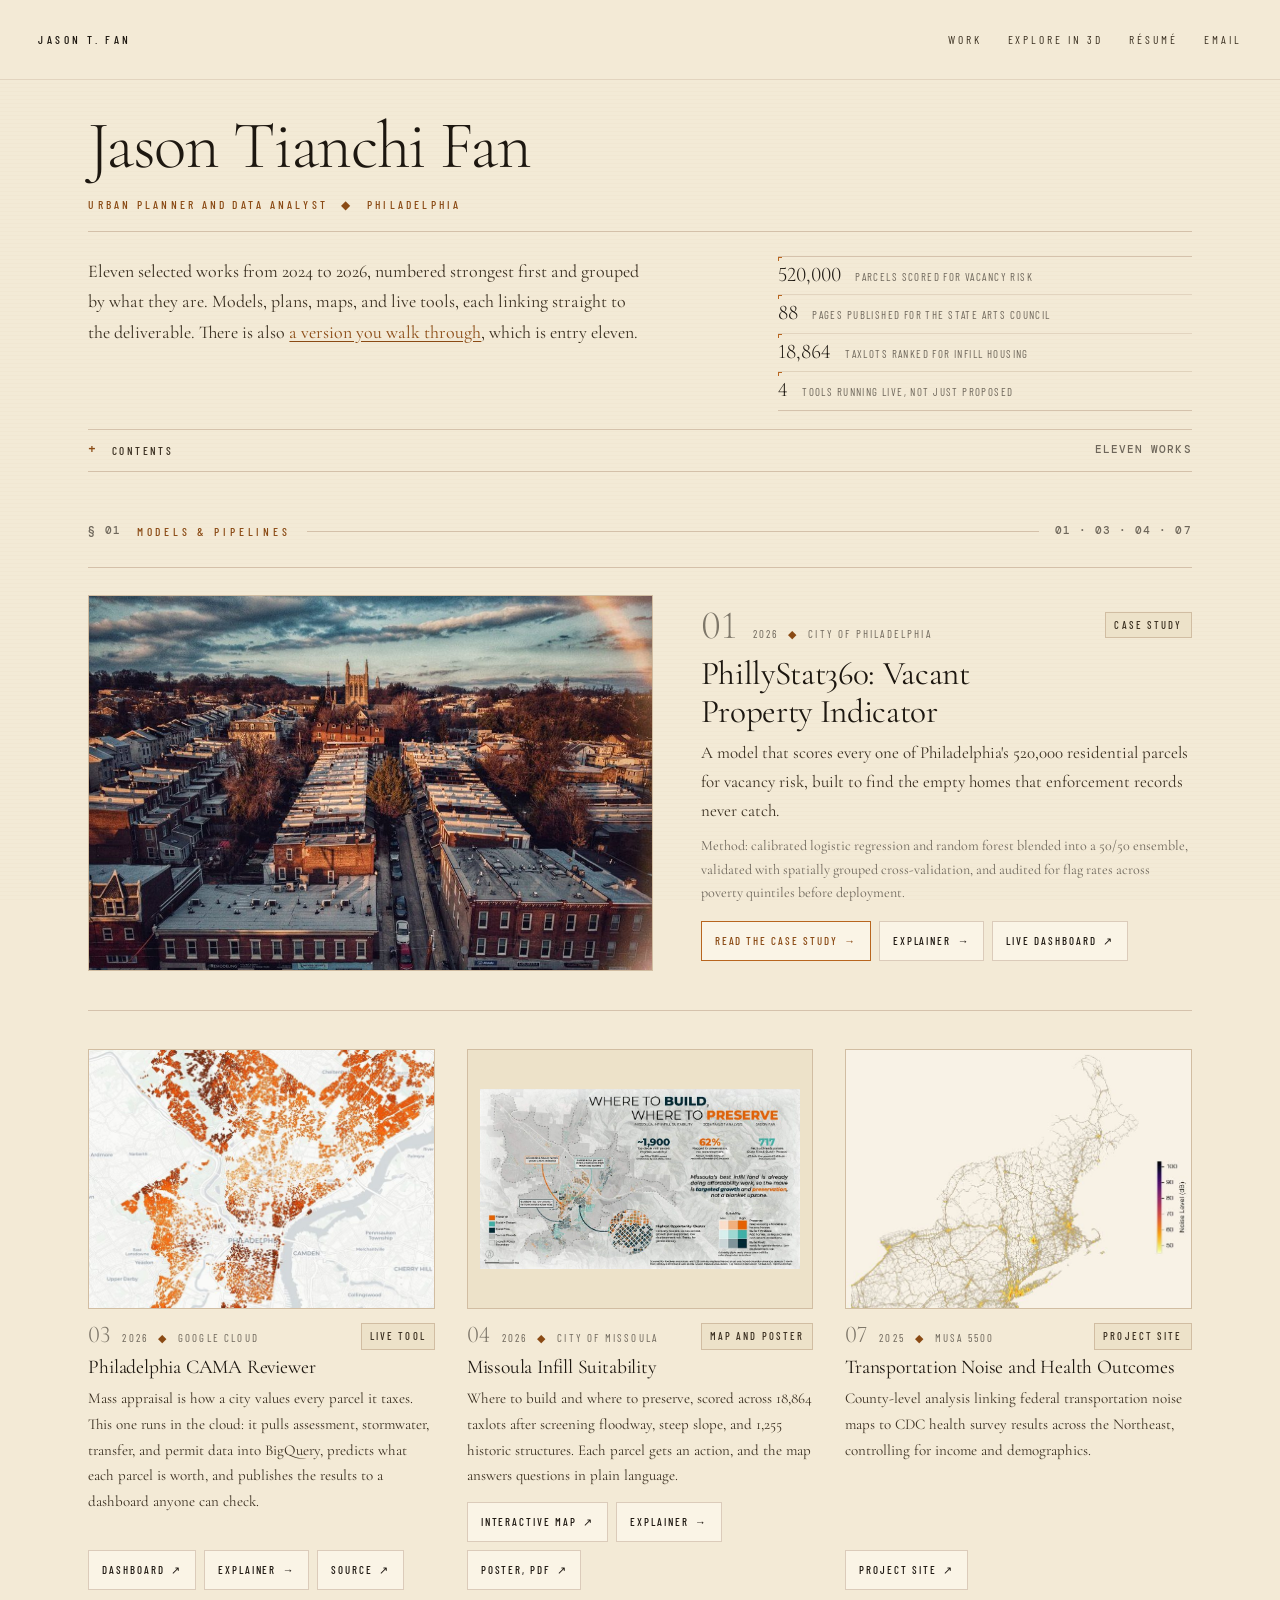
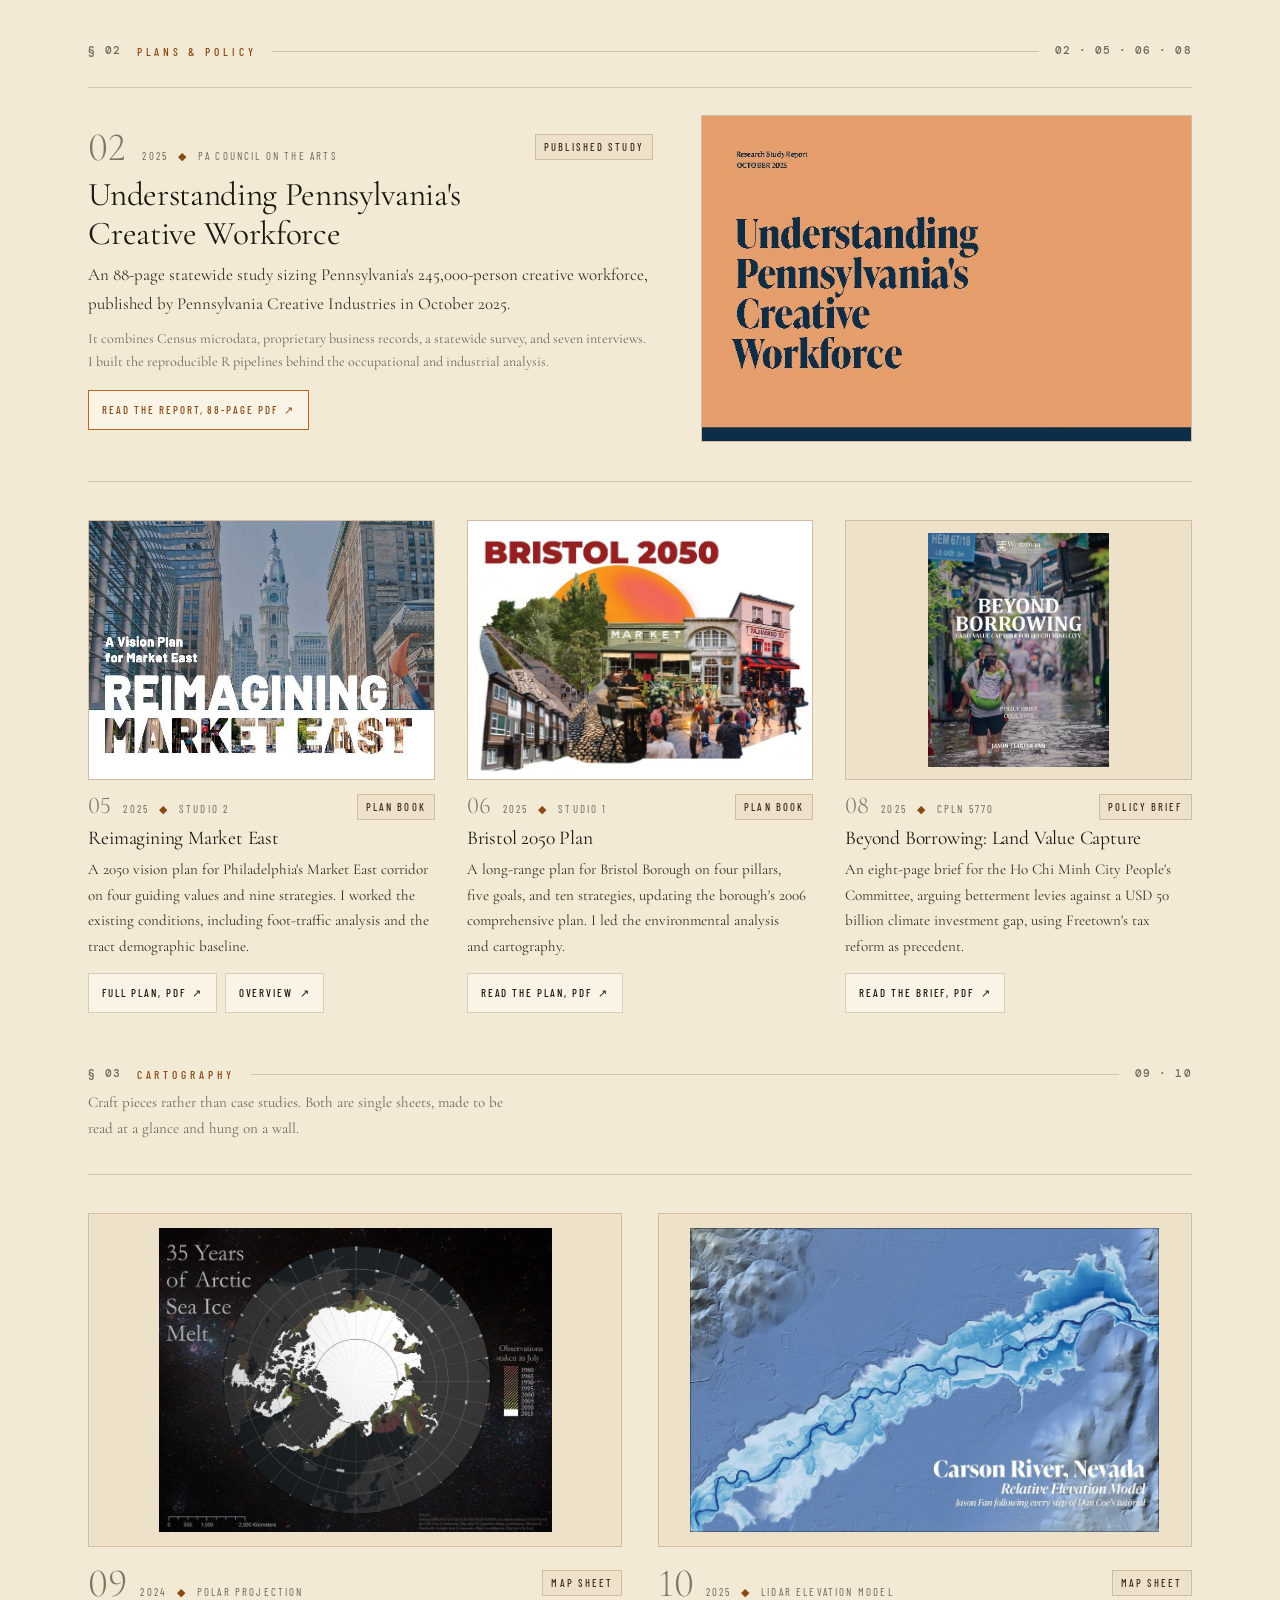
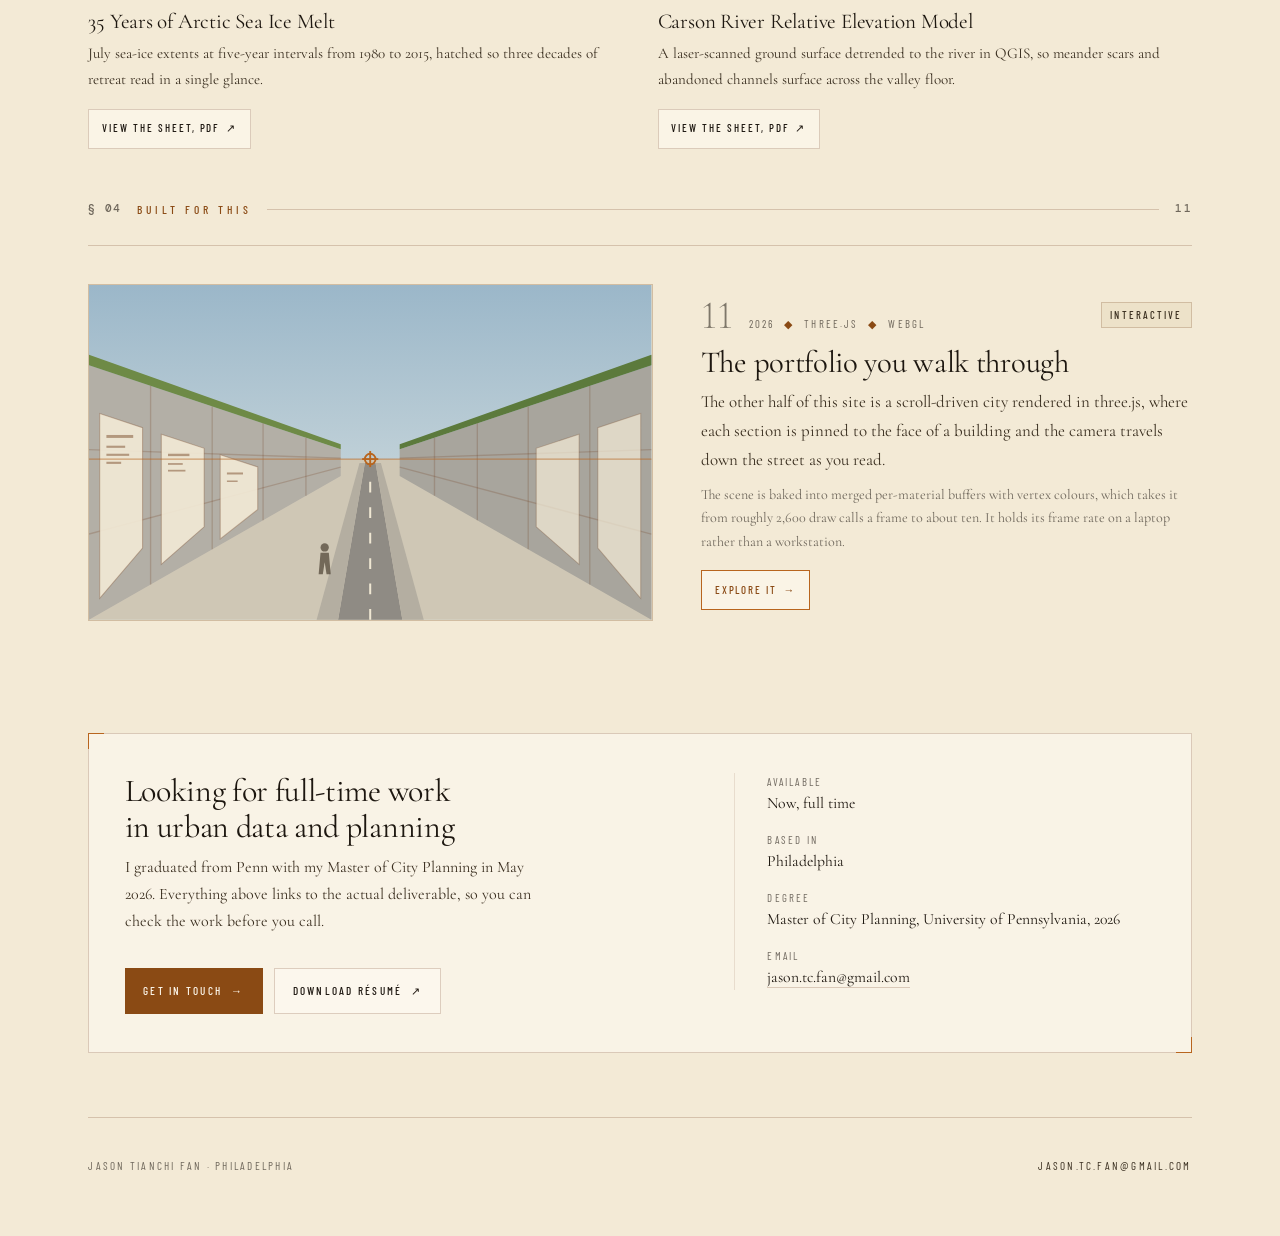
==== commit ad47dc49: "Add an explainer page for each of the three model projects Three long-form articles sit alongside th" ====
--- a/index.html
+++ b/index.html
@@ -8,7 +8,7 @@
 <link rel="preconnect" href="https://fonts.googleapis.com">
 <link rel="preconnect" href="https://fonts.gstatic.com" crossorigin>
 <link href="https://fonts.googleapis.com/css2?family=Cormorant+Garamond:ital,wght@0,300;0,400;0,500;0,600;1,300;1,400&family=Barlow+Condensed:wght@300;400;500;600&family=DM+Mono:wght@300;400&display=swap" rel="stylesheet">
-<link rel="stylesheet" href="page.css?v=20260803a">
+<link rel="stylesheet" href="page.css?v=20260809a">
 </head>
 <body>
 
@@ -19,7 +19,7 @@
   <nav aria-label="Primary">
     <a href="#work">Work</a>
     <a href="./explore.html">Explore in 3D</a>
-    <a href="./Resume_2026.pdf" target="_blank" rel="noopener">Résumé</a>
+    <a href="./Jason_Fan_Resume.pdf" target="_blank" rel="noopener">Résumé</a>
     <a href="mailto:jason.tc.fan@gmail.com">Email</a>
   </nav>
 </header>
@@ -94,6 +94,7 @@
         <p class="item-method">Method: calibrated logistic regression and random forest blended into a 50/50 ensemble, validated with spatially grouped cross-validation, and audited for flag rates across poverty quintiles before deployment.</p>
         <div class="item-links">
           <a class="lead" href="./11_PhillyStat360_Vacant_Property/index.html">Read the case study <span aria-hidden="true">→</span></a>
+          <a href="./11_PhillyStat360_Vacant_Property/explainer.html">Explainer <span aria-hidden="true">→</span></a>
           <a href="https://jasonfan28.github.io/Philly_vacant_property_indicator/Vacancy%20Risk%20Landing%20Page.html" target="_blank" rel="noopener">Live dashboard <span aria-hidden="true">↗</span></a>
         </div>
       </div>
@@ -114,6 +115,7 @@
         <p class="item-desc">Mass appraisal is how a city values every parcel it taxes. This one runs in the cloud: it pulls assessment, stormwater, transfer, and permit data into BigQuery, predicts what each parcel is worth, and publishes the results to a dashboard anyone can check.</p>
         <div class="item-links">
           <a href="https://weitzman-musa-geocloud.github.io/s26-team3-cama/reviewer/" target="_blank" rel="noopener">Dashboard <span aria-hidden="true">↗</span></a>
+          <a href="./13_Philly_CAMA_Reviewer/explainer.html">Explainer <span aria-hidden="true">→</span></a>
           <a href="https://github.com/weitzman-musa-geocloud/s26-team3-cama" target="_blank" rel="noopener">Source <span aria-hidden="true">↗</span></a>
         </div>
       </article>
@@ -131,6 +133,7 @@
         <p class="item-desc">Where to build and where to preserve, scored across 18,864 taxlots after screening floodway, steep slope, and 1,255 historic structures. Each parcel gets an action, and the map answers questions in plain language.</p>
         <div class="item-links">
           <a href="./15_Missoula_Infill/web_map/index.html" target="_blank" rel="noopener">Interactive map <span aria-hidden="true">↗</span></a>
+          <a href="./15_Missoula_Infill/explainer.html">Explainer <span aria-hidden="true">→</span></a>
           <a href="./15_Missoula_Infill/Missoula_Infill_Suitability.pdf" target="_blank" rel="noopener">Poster, PDF <span aria-hidden="true">↗</span></a>
         </div>
       </article>
@@ -387,7 +390,7 @@
       <p>I graduated from Penn with my Master of City Planning in May 2026. Everything above links to the actual deliverable, so you can check the work before you call.</p>
       <div class="btn-row">
         <a class="btn primary" href="mailto:jason.tc.fan@gmail.com">Get in touch <span aria-hidden="true">→</span></a>
-        <a class="btn" href="./Resume_2026.pdf" target="_blank" rel="noopener">Download résumé <span aria-hidden="true">↗</span></a>
+        <a class="btn" href="./Jason_Fan_Resume.pdf" target="_blank" rel="noopener">Download résumé <span aria-hidden="true">↗</span></a>
       </div>
     </div>
     <dl class="cta-facts">
--- a/page.css
+++ b/page.css
@@ -606,6 +606,170 @@
   .sec-head { letter-spacing: 0.24em; }
 }
 
+/* === article layer: explainer + methods pages ===
+   Two new interior page types sit on top of the case-study sheet: an explainer,
+   which is an argument with figures, and a methods page, which is a reference
+   document. Everything below is built from the tokens already declared at the
+   top of this file. No new colour, face, or size enters here. */
+
+/* ─── Article nav ───
+   A row of hairline-separated links under the page head, pointing at the other
+   surfaces for the same project. Every project has a different set, so the
+   separator is drawn by the sibling combinator and disappears with the link. */
+.article-nav {
+  grid-column: 1 / -1;
+  display: flex; flex-wrap: wrap; align-items: center;
+  margin-top: 1.1rem;
+  font-family: var(--cond); font-size: 0.68rem;
+  letter-spacing: 0.18em; text-transform: uppercase; font-weight: 500;
+}
+.article-nav a {
+  display: inline-flex; align-items: center; gap: 0.4rem;
+  min-height: 40px; padding-right: 0.8rem;
+  color: var(--ink-1); text-decoration: none;
+  transition: color .2s;
+}
+.article-nav a + a { border-left: 1px solid var(--rule-1); padding-left: 0.8rem; }
+.article-nav a:hover { color: var(--terra-text); }
+.article-nav a[aria-current="page"] { color: var(--ink-3); }
+
+/* ─── Article body ───
+   A two-track grid: a margin rail for the quick look, then the reading column.
+   The rail collapses at the existing 880px breakpoint, where the quick look
+   stacks above the body because it is first in the source order. */
+.article-body {
+  display: grid;
+  grid-template-columns: minmax(0, 13rem) minmax(0, 1fr);
+  column-gap: 2.4rem;
+  align-items: start;
+  margin-top: 2.4rem;
+}
+
+.quicklook {
+  border-top: 1px solid var(--rule-1);
+  padding-top: 0.7rem;
+  margin-bottom: 1.8rem;
+  font-size: 0.94rem; line-height: 1.6;
+  color: var(--ink-2);
+  text-wrap: pretty;
+}
+.quicklook-k {
+  display: block;
+  font-family: var(--cond); font-size: 0.66rem;
+  letter-spacing: 0.2em; text-transform: uppercase; font-weight: 500;
+  color: var(--terra-text);
+  margin-bottom: 0.35rem;
+}
+
+/* ─── Tables ───
+   Hairline rules, no zebra, first column left and the rest right, because the
+   rest are almost always numbers. Descriptive tables take --text and stay left.
+   The scroll container is what keeps a five-column table off the edge of a
+   360px screen. */
+.table-scroll { overflow-x: auto; margin: 1.8rem 0 0; }
+.data-table {
+  width: 100%;
+  border-collapse: collapse;
+  font-size: 0.94rem; line-height: 1.4;
+  color: var(--ink-2);
+  font-feature-settings: 'lnum', 'tnum';
+}
+.data-table th {
+  font-family: var(--cond); font-size: 0.66rem;
+  letter-spacing: 0.18em; text-transform: uppercase; font-weight: 500;
+  color: var(--ink-3);
+  padding: 0 0.9rem 0.5rem 0;
+  border-bottom: 1px solid var(--rule-1);
+  text-align: left; white-space: nowrap;
+}
+.data-table td {
+  padding: 0.55rem 0.9rem 0.55rem 0;
+  border-bottom: 1px solid var(--rule-2);
+  text-align: left;
+}
+.data-table tr:last-child td { border-bottom: 1px solid var(--rule-1); }
+.data-table th:last-child, .data-table td:last-child { padding-right: 0; }
+.data-table th:not(:first-child), .data-table td:not(:first-child) { text-align: right; }
+.data-table--text th:not(:first-child), .data-table--text td:not(:first-child) { text-align: left; }
+.data-table code { font-family: var(--mono); font-size: 0.9em; color: var(--ink-1); }
+
+/* ─── Captions ───
+   A run-in register label, then the sentence. The caption carries the reading
+   rather than the title, so it is allowed to run to three lines. */
+.tabcap {
+  font-size: 0.94rem; line-height: 1.6;
+  color: var(--ink-3);
+  max-width: 60ch;
+  margin: 0.7rem 0 2rem;
+  text-wrap: pretty;
+}
+.tabcap-k {
+  font-family: var(--mono); font-size: 0.66rem;
+  letter-spacing: 0.1em; text-transform: uppercase;
+  color: var(--terra-text);
+  margin-right: 0.5rem;
+}
+
+/* ─── Skills block ───
+   Credential matter, lifted to the head of the reading column so a hiring
+   reader meets it before the argument starts. Ruled top and bottom rather
+   than boxed, so it reads as a title-block field and not as a callout. */
+.skillset {
+  border-top: 1px solid var(--rule-1);
+  border-bottom: 1px solid var(--rule-1);
+  padding: 0.9rem 0;
+  margin: 0 0 2rem;
+}
+.skillset-k {
+  display: block;
+  font-family: var(--cond); font-size: 0.66rem;
+  letter-spacing: 0.2em; text-transform: uppercase; font-weight: 500;
+  color: var(--terra-text);
+  margin-bottom: 0.4rem;
+}
+.skillset p {
+  font-size: 0.94rem; line-height: 1.6;
+  color: var(--ink-3);
+  margin-bottom: 0;
+}
+
+/* ─── Ordered body list ───
+   The dash bullet is wrong for a pipeline whose steps run in order, so the
+   ordered variant swaps it for a register numeral on the same indent. */
+ol.body-list { list-style: none; counter-reset: bl; margin: 0 0 1.3rem; }
+ol.body-list li {
+  position: relative; padding-left: 1.8rem; margin-bottom: 0.55rem;
+  color: var(--ink-2);
+}
+ol.body-list li::before {
+  counter-increment: bl; content: counter(bl) '.';
+  position: absolute; left: 0; top: 0.15rem;
+  font-family: var(--mono); font-size: 0.66rem; color: var(--terra-text);
+}
+
+/* Inline code in running prose, for a task or table name */
+.measure code { font-family: var(--mono); font-size: 0.9em; color: var(--ink-1); }
+
+/* ─── Back matter ───
+   Credits and terms close an explainer. They are record rather than argument,
+   so they drop to the title step and the secondary ink. */
+.backmatter { border-top: 1px solid var(--rule-1); margin-top: 3.2rem; }
+.backmatter h2 { font-size: 1.32rem; color: var(--ink-2); margin: 1.8rem 0 0.6rem; }
+.backmatter h2:first-child { margin-top: 1.4rem; }
+.backmatter p { font-size: 0.94rem; color: var(--ink-3); max-width: 60ch; }
+
+@media (max-width: 880px) {
+  /* minmax(0,…) rather than 1fr: a bare 1fr track takes an auto minimum, so a
+     wide .data-table would push the column past the viewport instead of
+     scrolling inside its own container. */
+  .article-body { grid-template-columns: minmax(0, 1fr); margin-top: 1.6rem; }
+  .quicklook { margin-bottom: 1.4rem; }
+}
+@media (max-width: 820px) {
+  .article-nav a { min-height: 44px; }
+}
+/* === end article layer === */
+
 /* Hiring readers print candidate pages more than the web assumes */
 @media print {
   .topbar, .skip, .cta-band .btn-row { display: none; }
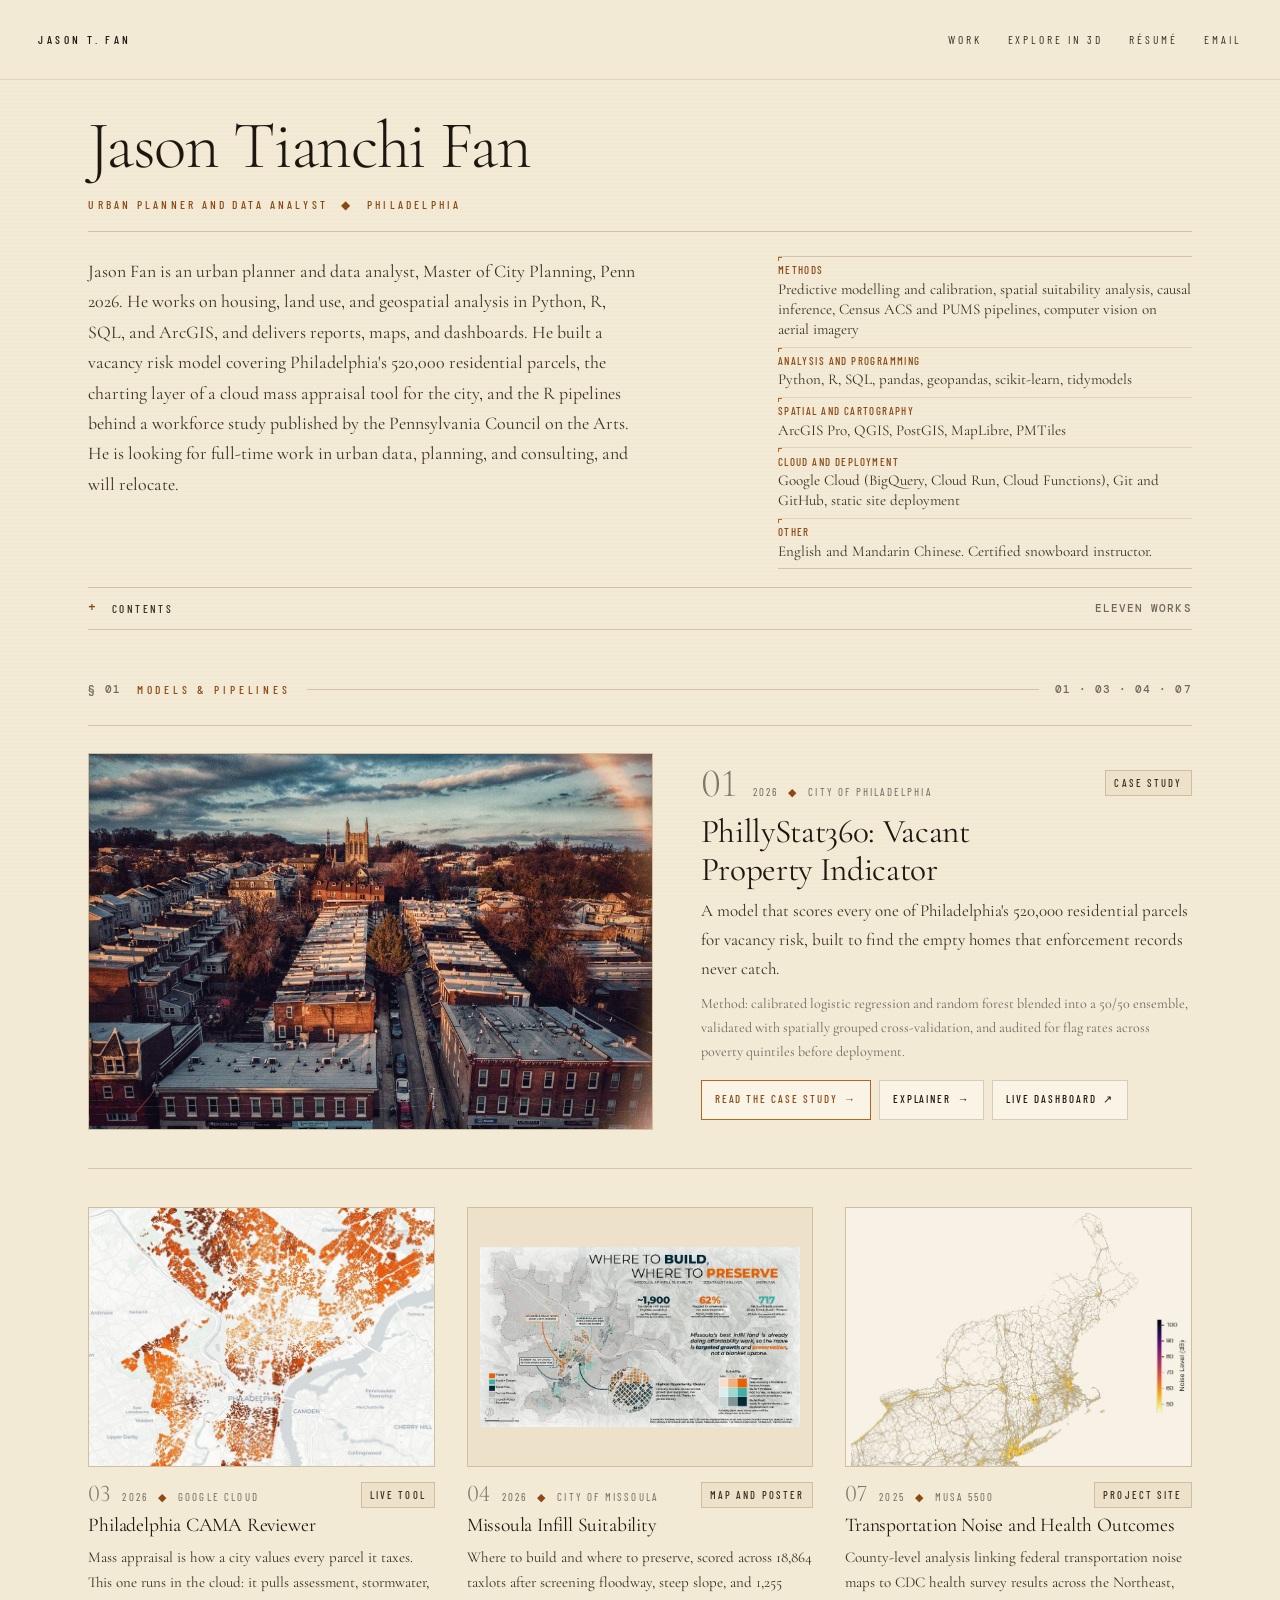
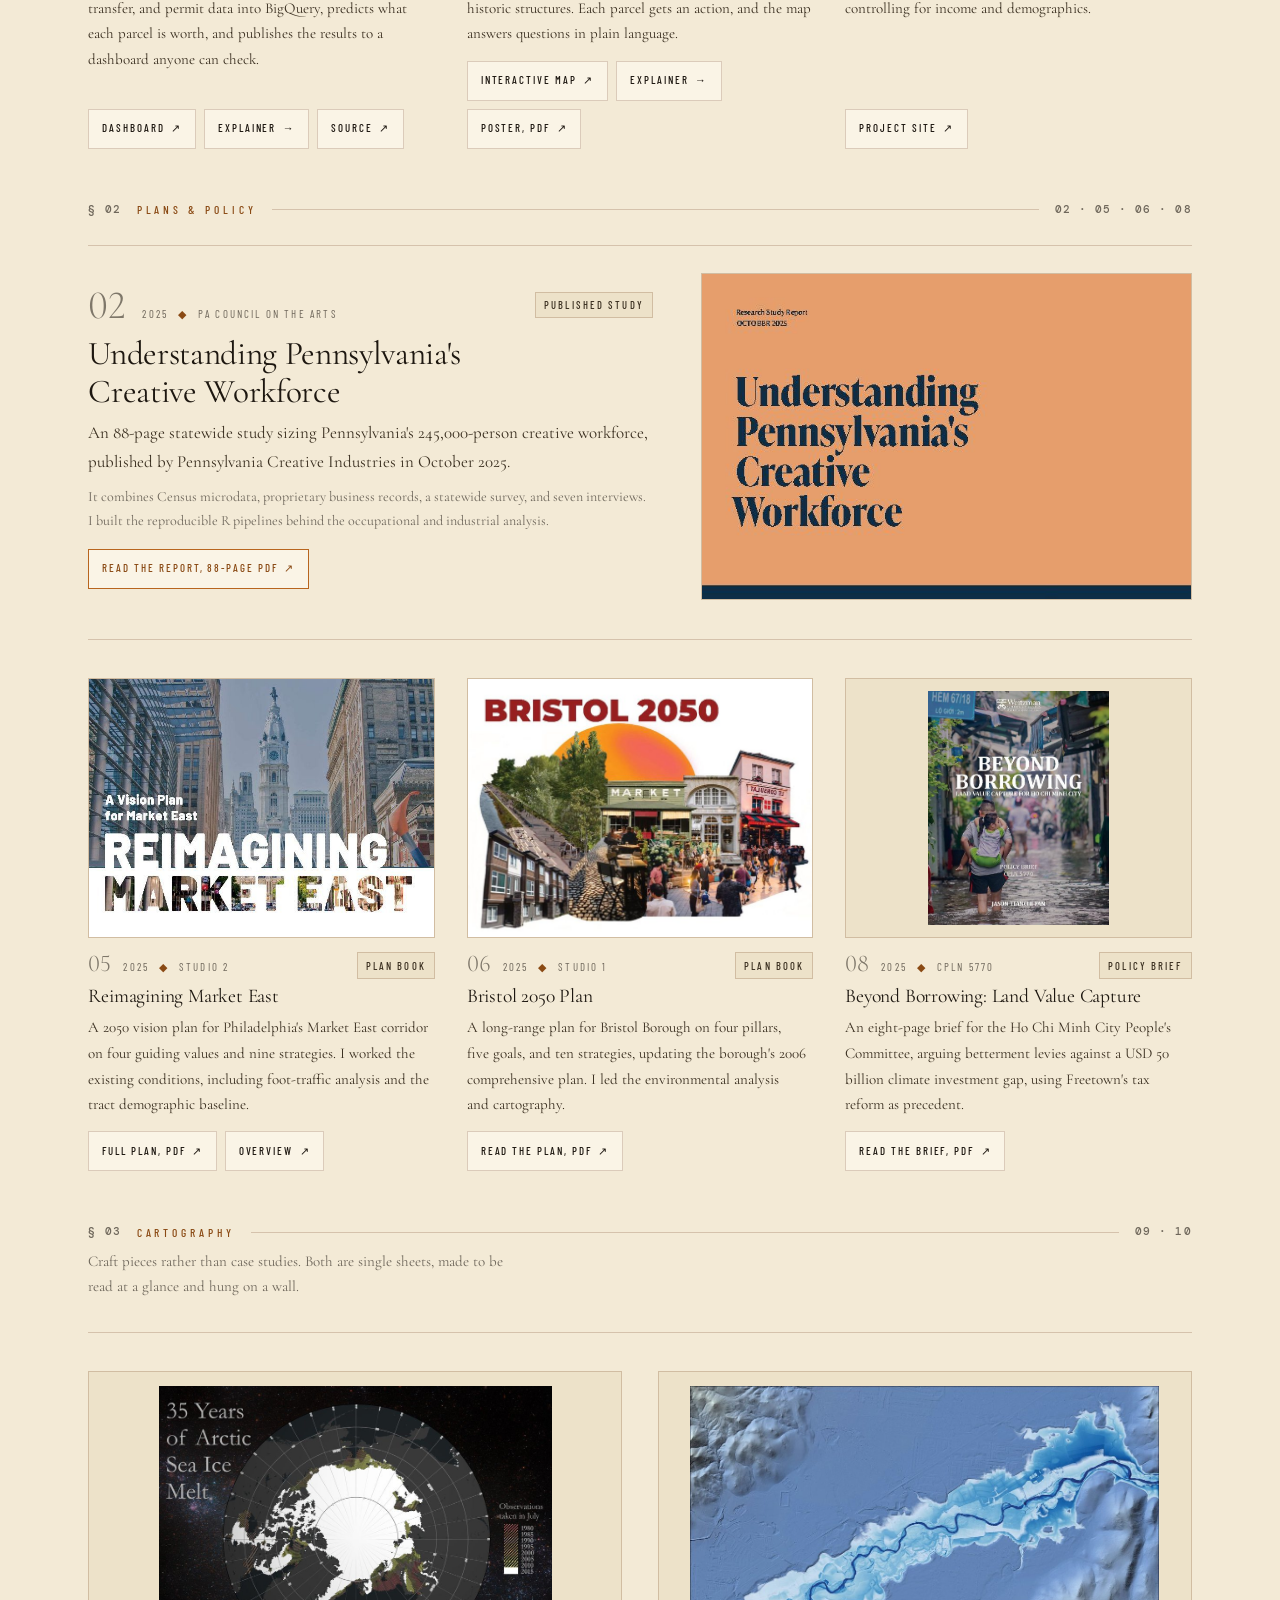
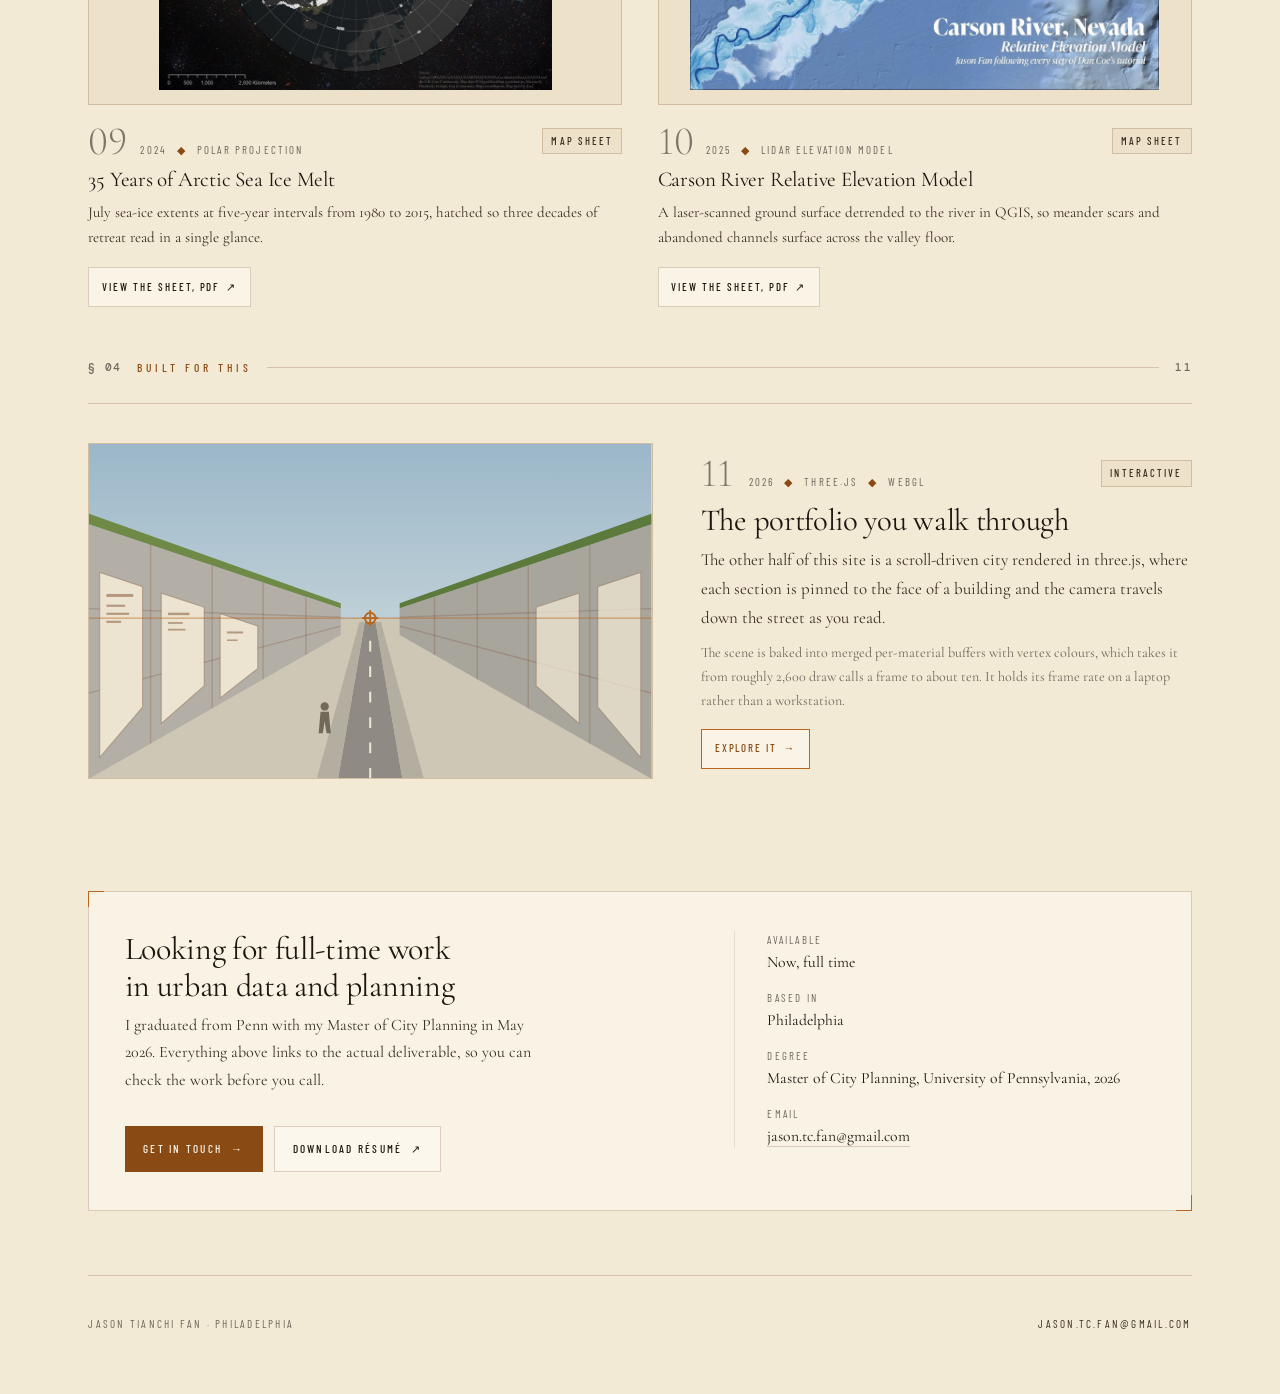
==== commit 0a08cddc: "Lead the index with a bio and a capability strip The masthead's four figures are replaced by five ce" ====
--- a/index.html
+++ b/index.html
@@ -8,7 +8,7 @@
 <link rel="preconnect" href="https://fonts.googleapis.com">
 <link rel="preconnect" href="https://fonts.gstatic.com" crossorigin>
 <link href="https://fonts.googleapis.com/css2?family=Cormorant+Garamond:ital,wght@0,300;0,400;0,500;0,600;1,300;1,400&family=Barlow+Condensed:wght@300;400;500;600&family=DM+Mono:wght@300;400&display=swap" rel="stylesheet">
-<link rel="stylesheet" href="page.css?v=20260809a">
+<link rel="stylesheet" href="page.css?v=20260814a">
 </head>
 <body>
 
@@ -31,24 +31,28 @@
   <div class="page-head">
     <h1>Jason Tianchi Fan</h1>
     <p class="role">Urban planner and data analyst <span class="dot">◆</span> Philadelphia</p>
-    <p class="standfirst">Eleven selected works from 2024 to 2026, numbered strongest first and grouped by what they are. Models, plans, maps, and live tools, each linking straight to the deliverable. There is also <a href="./explore.html">a version you walk through</a>, which is entry eleven.</p>
-
-    <div class="stat-row idx-stats">
+    <p class="standfirst">Jason Fan is an urban planner and data analyst, Master of City Planning, Penn 2026. He works on housing, land use, and geospatial analysis in Python, R, SQL, and ArcGIS, and delivers reports, maps, and dashboards. He built a vacancy risk model covering Philadelphia's 520,000 residential parcels, the charting layer of a cloud mass appraisal tool for the city, and the R pipelines behind a workforce study published by the Pennsylvania Council on the Arts. He is looking for full-time work in urban data, planning, and consulting, and will relocate.</p>
+
+    <div class="stat-row idx-stats idx-stats--caps">
       <div class="stat">
-        <div class="stat-n">520,000</div>
-        <div class="stat-l">Parcels scored for vacancy risk</div>
+        <div class="cap-k">Methods</div>
+        <div class="cap-v">Predictive modelling and calibration, spatial suitability analysis, causal inference, Census ACS and PUMS pipelines, computer vision on aerial imagery</div>
       </div>
       <div class="stat">
-        <div class="stat-n">88</div>
-        <div class="stat-l">Pages published for the state arts council</div>
+        <div class="cap-k">Analysis and programming</div>
+        <div class="cap-v">Python, R, SQL, pandas, geopandas, scikit-learn, tidymodels</div>
       </div>
       <div class="stat">
-        <div class="stat-n">18,864</div>
-        <div class="stat-l">Taxlots ranked for infill housing</div>
+        <div class="cap-k">Spatial and cartography</div>
+        <div class="cap-v">ArcGIS Pro, QGIS, PostGIS, MapLibre, PMTiles</div>
       </div>
       <div class="stat">
-        <div class="stat-n">4</div>
-        <div class="stat-l">Tools running live, not just proposed</div>
+        <div class="cap-k">Cloud and deployment</div>
+        <div class="cap-v">Google Cloud (BigQuery, Cloud Run, Cloud Functions), Git and GitHub, static site deployment</div>
+      </div>
+      <div class="stat">
+        <div class="cap-k">Other</div>
+        <div class="cap-v">English and Mandarin Chinese. Certified snowboard instructor.</div>
       </div>
     </div>
 
--- a/page.css
+++ b/page.css
@@ -276,6 +276,19 @@
 .idx-stats .stat-n { font-size: 1.3rem; }
 .idx-stats .stat-l { margin-top: 0; font-size: 0.68rem; letter-spacing: 0.13em; line-height: 1.4; }
 
+/* Capability variant of the key. Same frame, dividers, and corner tick, but the
+   cell stacks a category over a list instead of setting a numeral beside a
+   caption. The list stays mixed case, because ArcGIS Pro and PMTiles carry
+   meaning in their capitals that tracked uppercase would flatten. */
+.idx-stats--caps .stat { grid-template-columns: 1fr; padding: 0.4rem 0 0.45rem; }
+.cap-k {
+  font-family: var(--cond); font-size: 0.68rem;
+  letter-spacing: 0.13em; text-transform: uppercase; font-weight: 500;
+  line-height: 1.2;
+  color: var(--terra-text);
+}
+.cap-v { font-size: 0.94rem; line-height: 1.35; color: var(--ink-2); margin-top: 0.15rem; }
+
 /* Contents. Collapsed it costs one line, so the work still starts high on the
    page; opened it is the sheet index the section registry keeps promising. */
 .toc { grid-column: 1 / -1; margin-top: 1.1rem; border-top: 1px solid var(--rule-1); border-bottom: 1px solid var(--rule-1); }
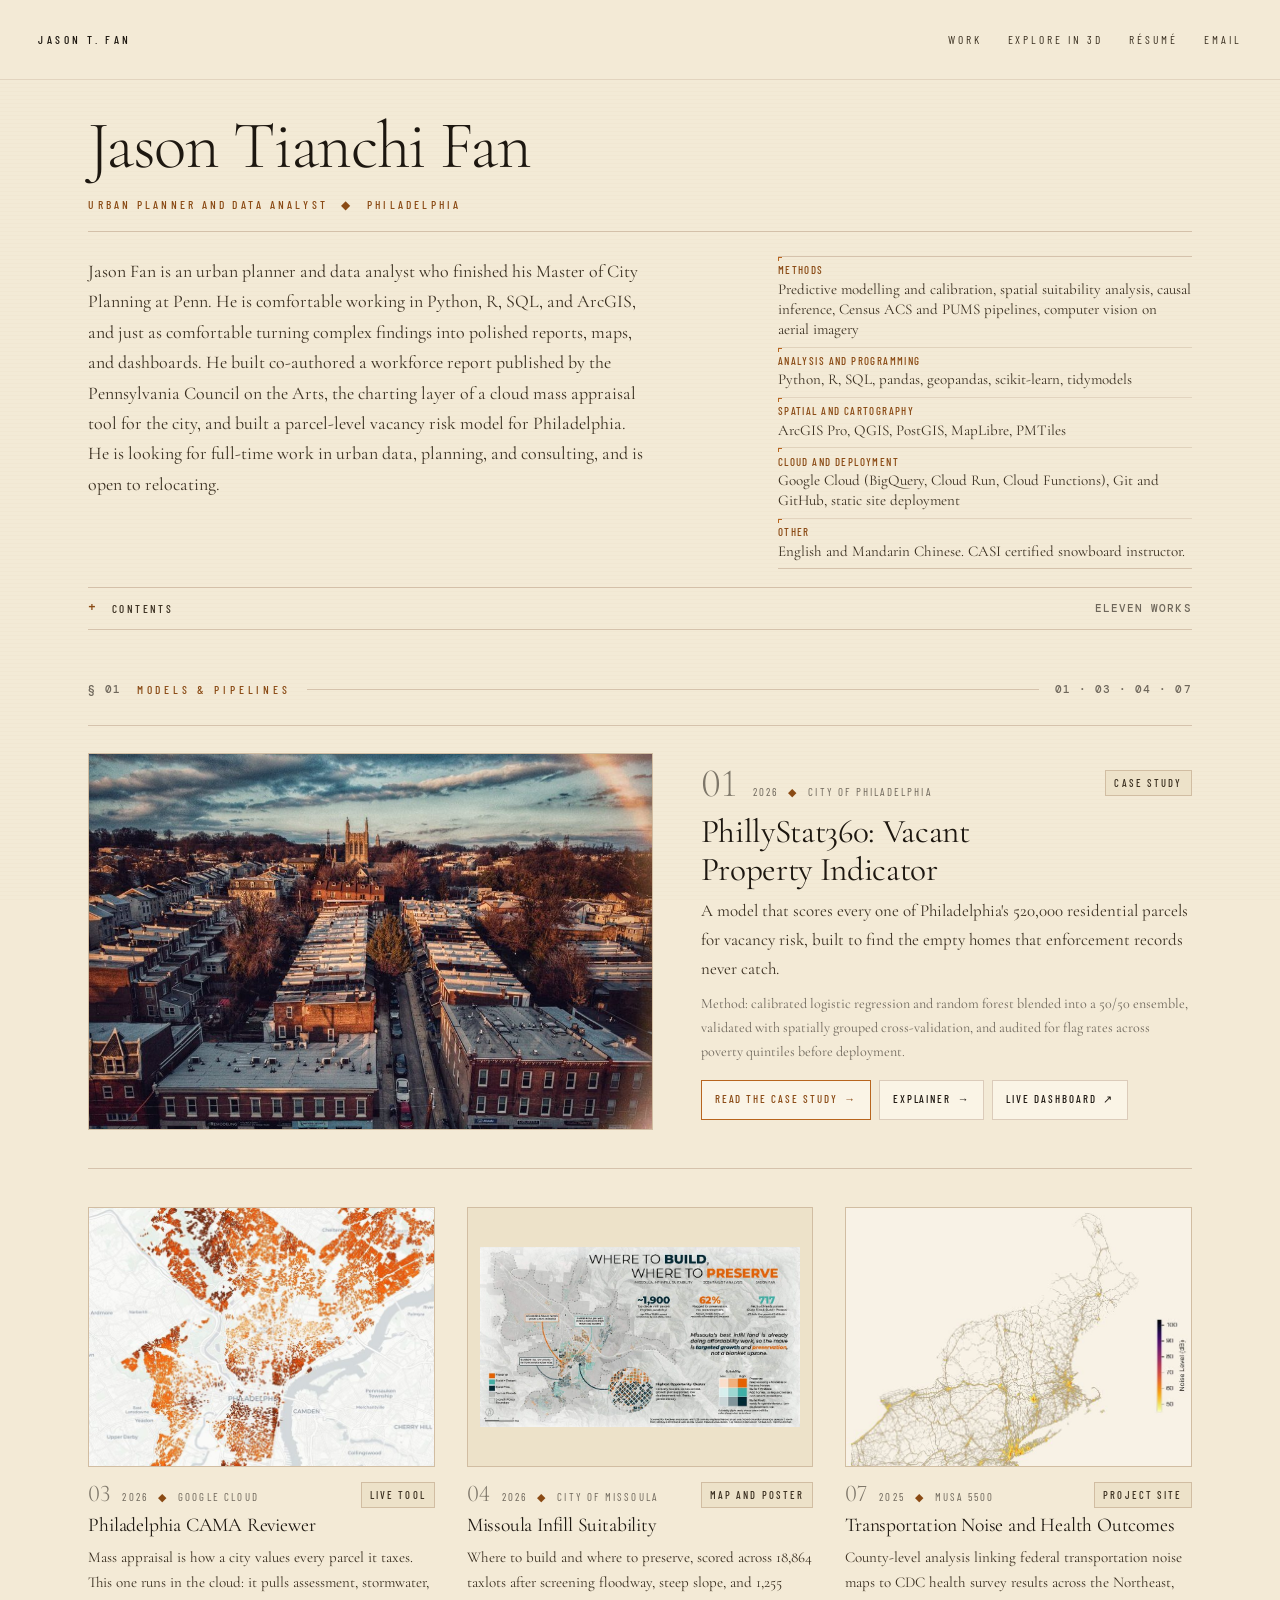
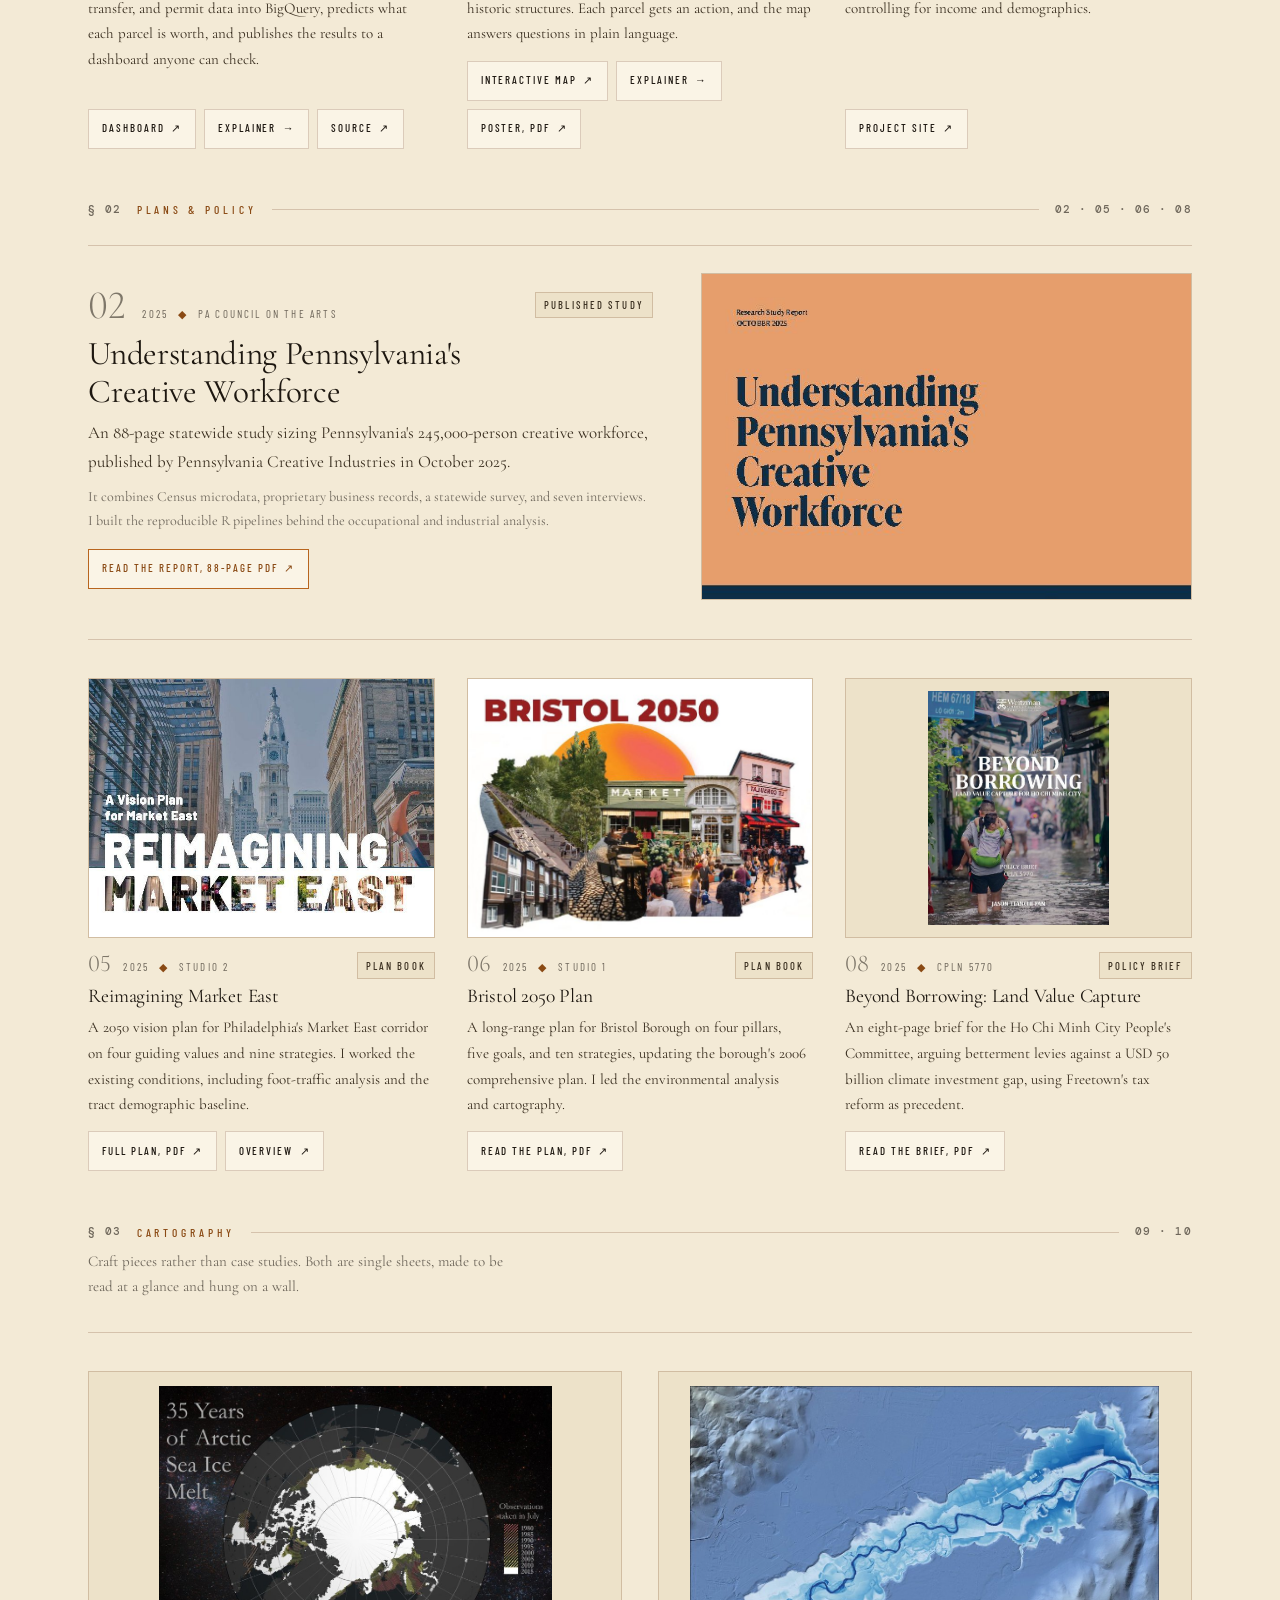
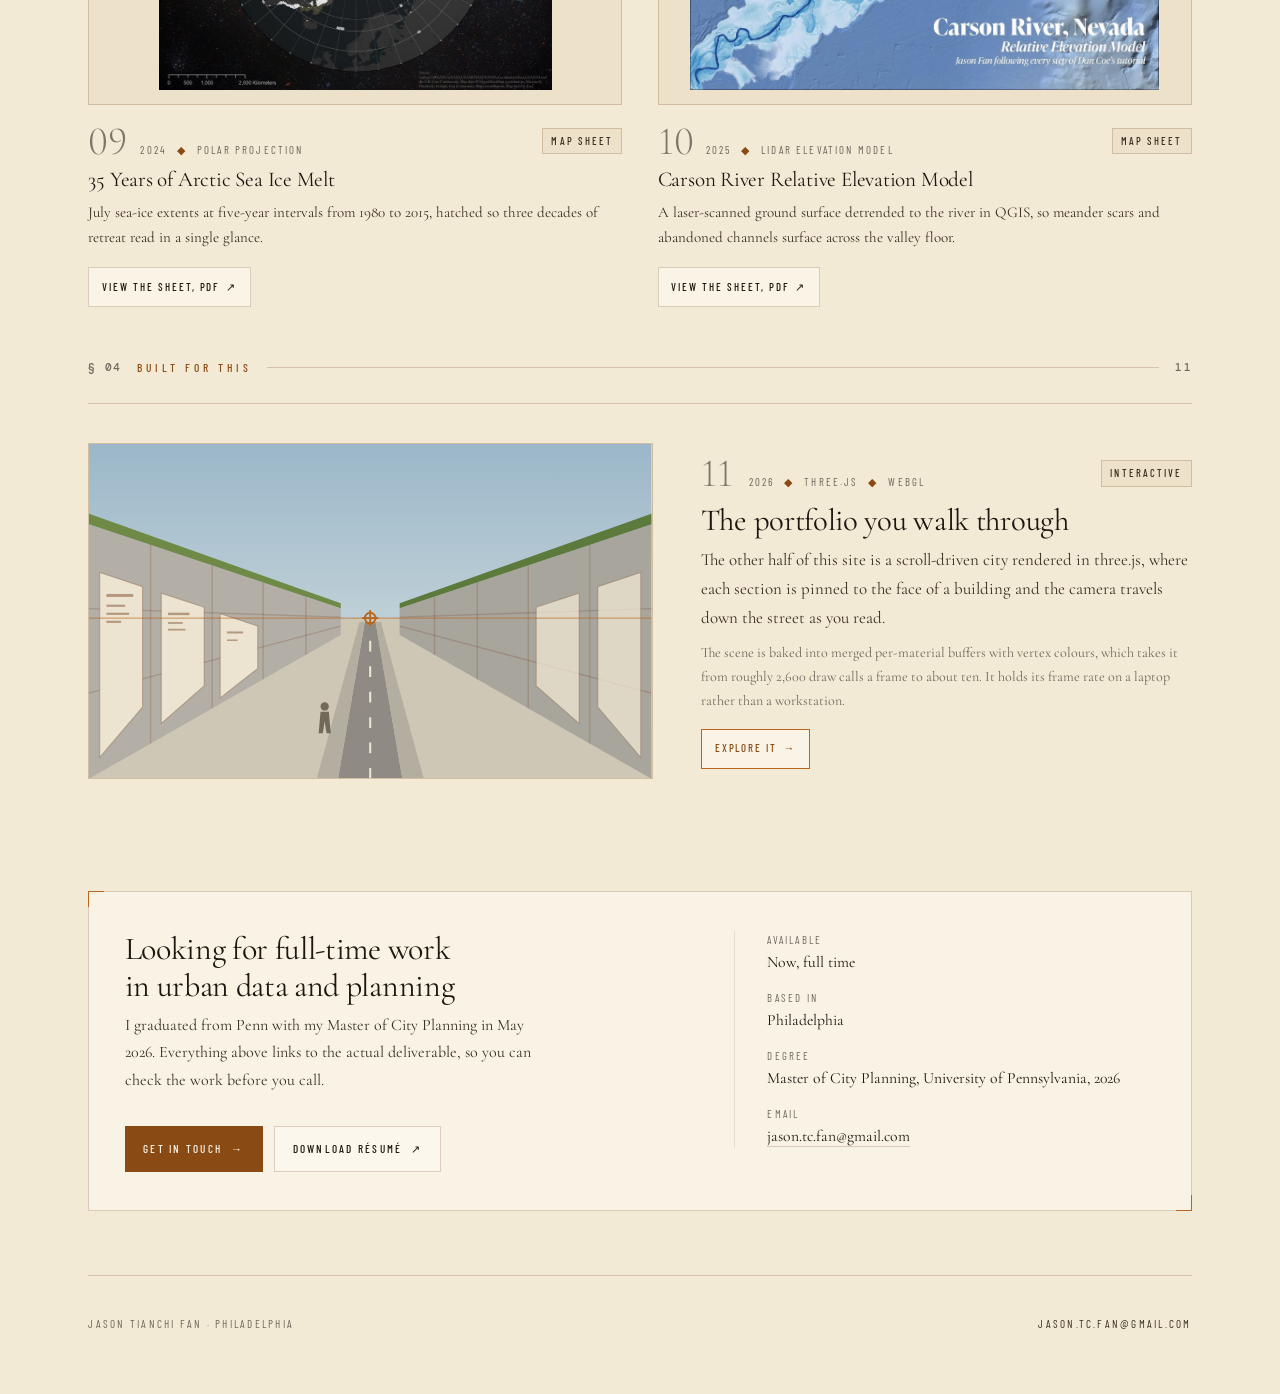
==== commit ad620fc3: "Revise standfirst and update snowboard instructor details Updated the standfirst paragraph to improv" ====
--- a/index.html
+++ b/index.html
@@ -31,7 +31,7 @@
   <div class="page-head">
     <h1>Jason Tianchi Fan</h1>
     <p class="role">Urban planner and data analyst <span class="dot">◆</span> Philadelphia</p>
-    <p class="standfirst">Jason Fan is an urban planner and data analyst, Master of City Planning, Penn 2026. He works on housing, land use, and geospatial analysis in Python, R, SQL, and ArcGIS, and delivers reports, maps, and dashboards. He built a vacancy risk model covering Philadelphia's 520,000 residential parcels, the charting layer of a cloud mass appraisal tool for the city, and the R pipelines behind a workforce study published by the Pennsylvania Council on the Arts. He is looking for full-time work in urban data, planning, and consulting, and will relocate.</p>
+    <p class="standfirst">Jason Fan is an urban planner and data analyst who finished his Master of City Planning at Penn. He is comfortable working in Python, R, SQL, and ArcGIS, and just as comfortable turning complex findings into polished reports, maps, and dashboards. He built co-authored a workforce report published by the Pennsylvania Council on the Arts, the charting layer of a cloud mass appraisal tool for the city, and built a parcel-level vacancy risk model for Philadelphia. He is looking for full-time work in urban data, planning, and consulting, and is open to relocating.</p>
 
     <div class="stat-row idx-stats idx-stats--caps">
       <div class="stat">
@@ -52,7 +52,7 @@
       </div>
       <div class="stat">
         <div class="cap-k">Other</div>
-        <div class="cap-v">English and Mandarin Chinese. Certified snowboard instructor.</div>
+        <div class="cap-v">English and Mandarin Chinese. CASI certified snowboard instructor.</div>
       </div>
     </div>
 
--- a/page.css
+++ b/page.css
@@ -273,8 +273,6 @@
   border-bottom: 1px solid var(--rule-2);
 }
 .idx-stats .stat:last-child { border-bottom: none; }
-.idx-stats .stat-n { font-size: 1.3rem; }
-.idx-stats .stat-l { margin-top: 0; font-size: 0.68rem; letter-spacing: 0.13em; line-height: 1.4; }
 
 /* Capability variant of the key. Same frame, dividers, and corner tick, but the
    cell stacks a category over a list instead of setting a numeral beside a
@@ -619,11 +617,11 @@
   .sec-head { letter-spacing: 0.24em; }
 }
 
-/* === article layer: explainer + methods pages ===
-   Two new interior page types sit on top of the case-study sheet: an explainer,
-   which is an argument with figures, and a methods page, which is a reference
-   document. Everything below is built from the tokens already declared at the
-   top of this file. No new colour, face, or size enters here. */
+/* === article layer ===
+   One interior page type on top of the case-study sheet: the project explainer,
+   an argument carrying figures and tables. Everything below is built from the
+   tokens already declared at the top of this file. No new colour, face, or size
+   enters here. */
 
 /* ─── Article nav ───
    A row of hairline-separated links under the page head, pointing at the other
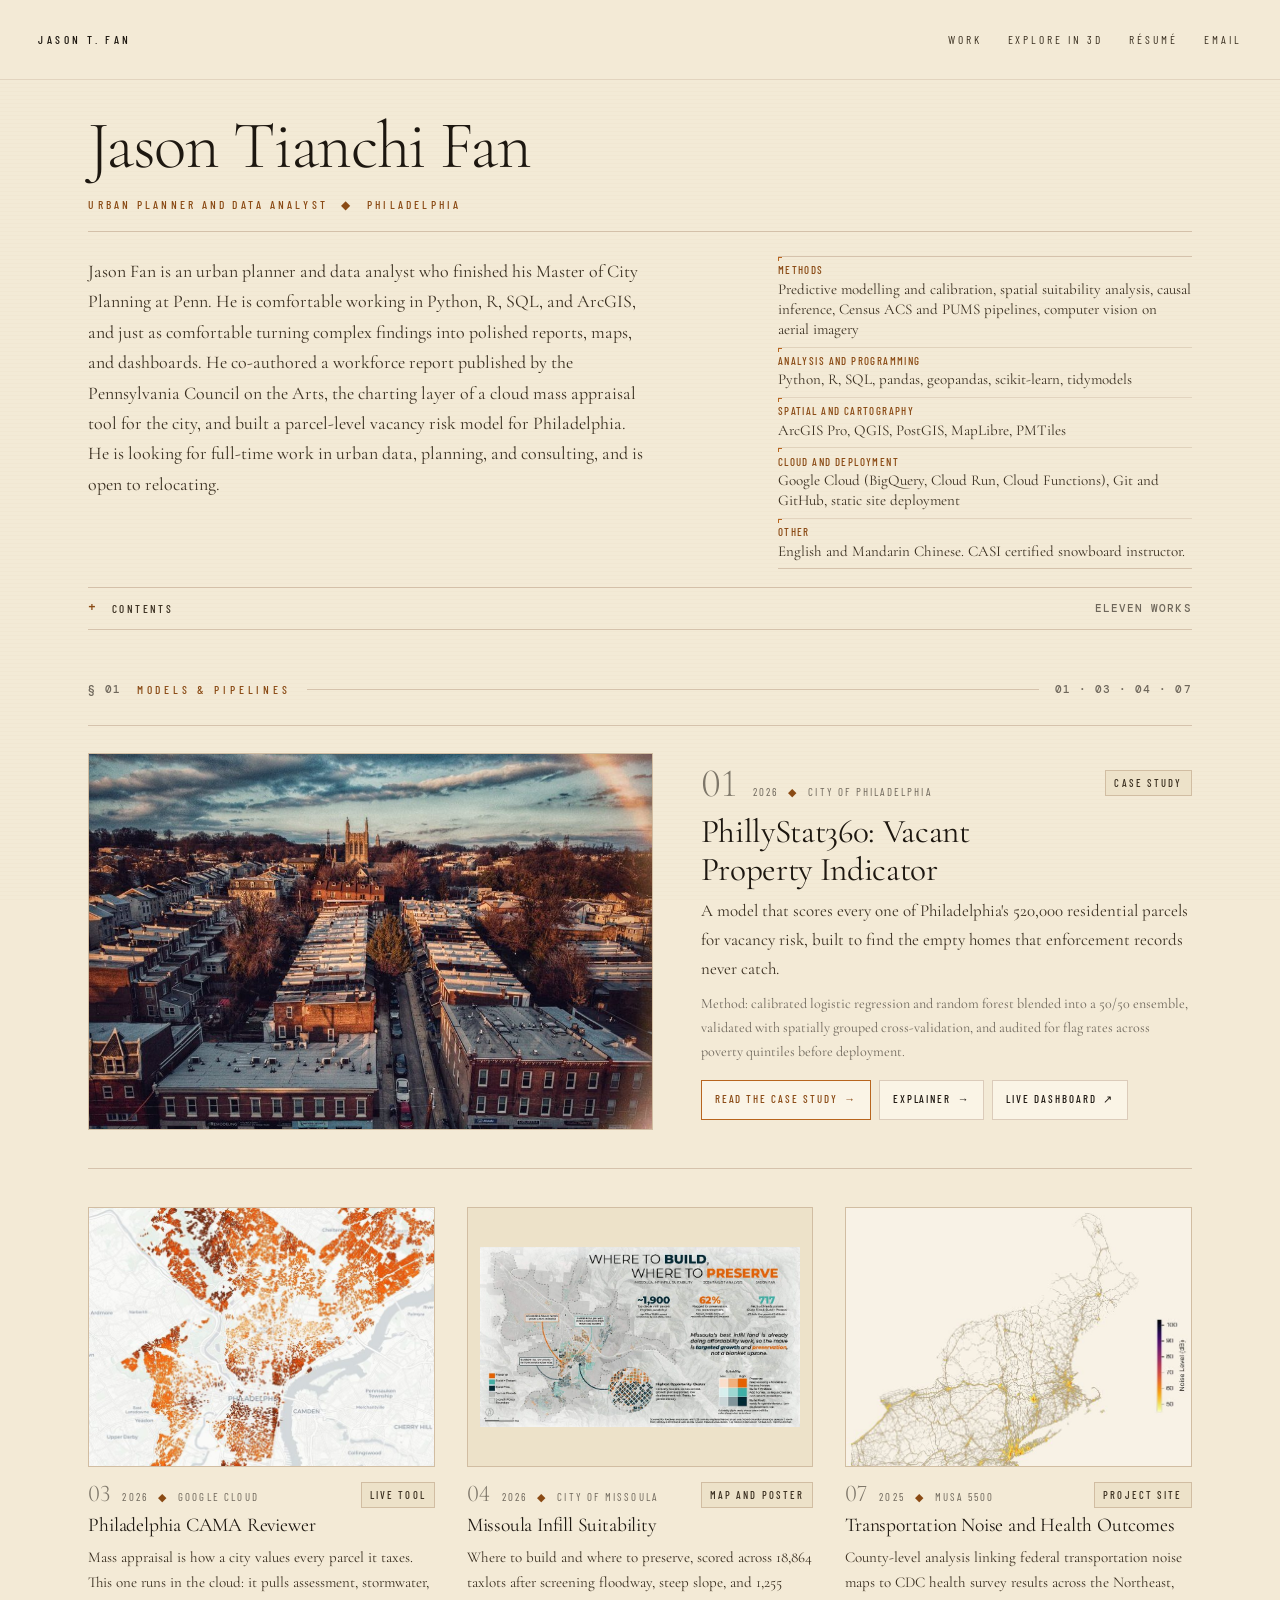
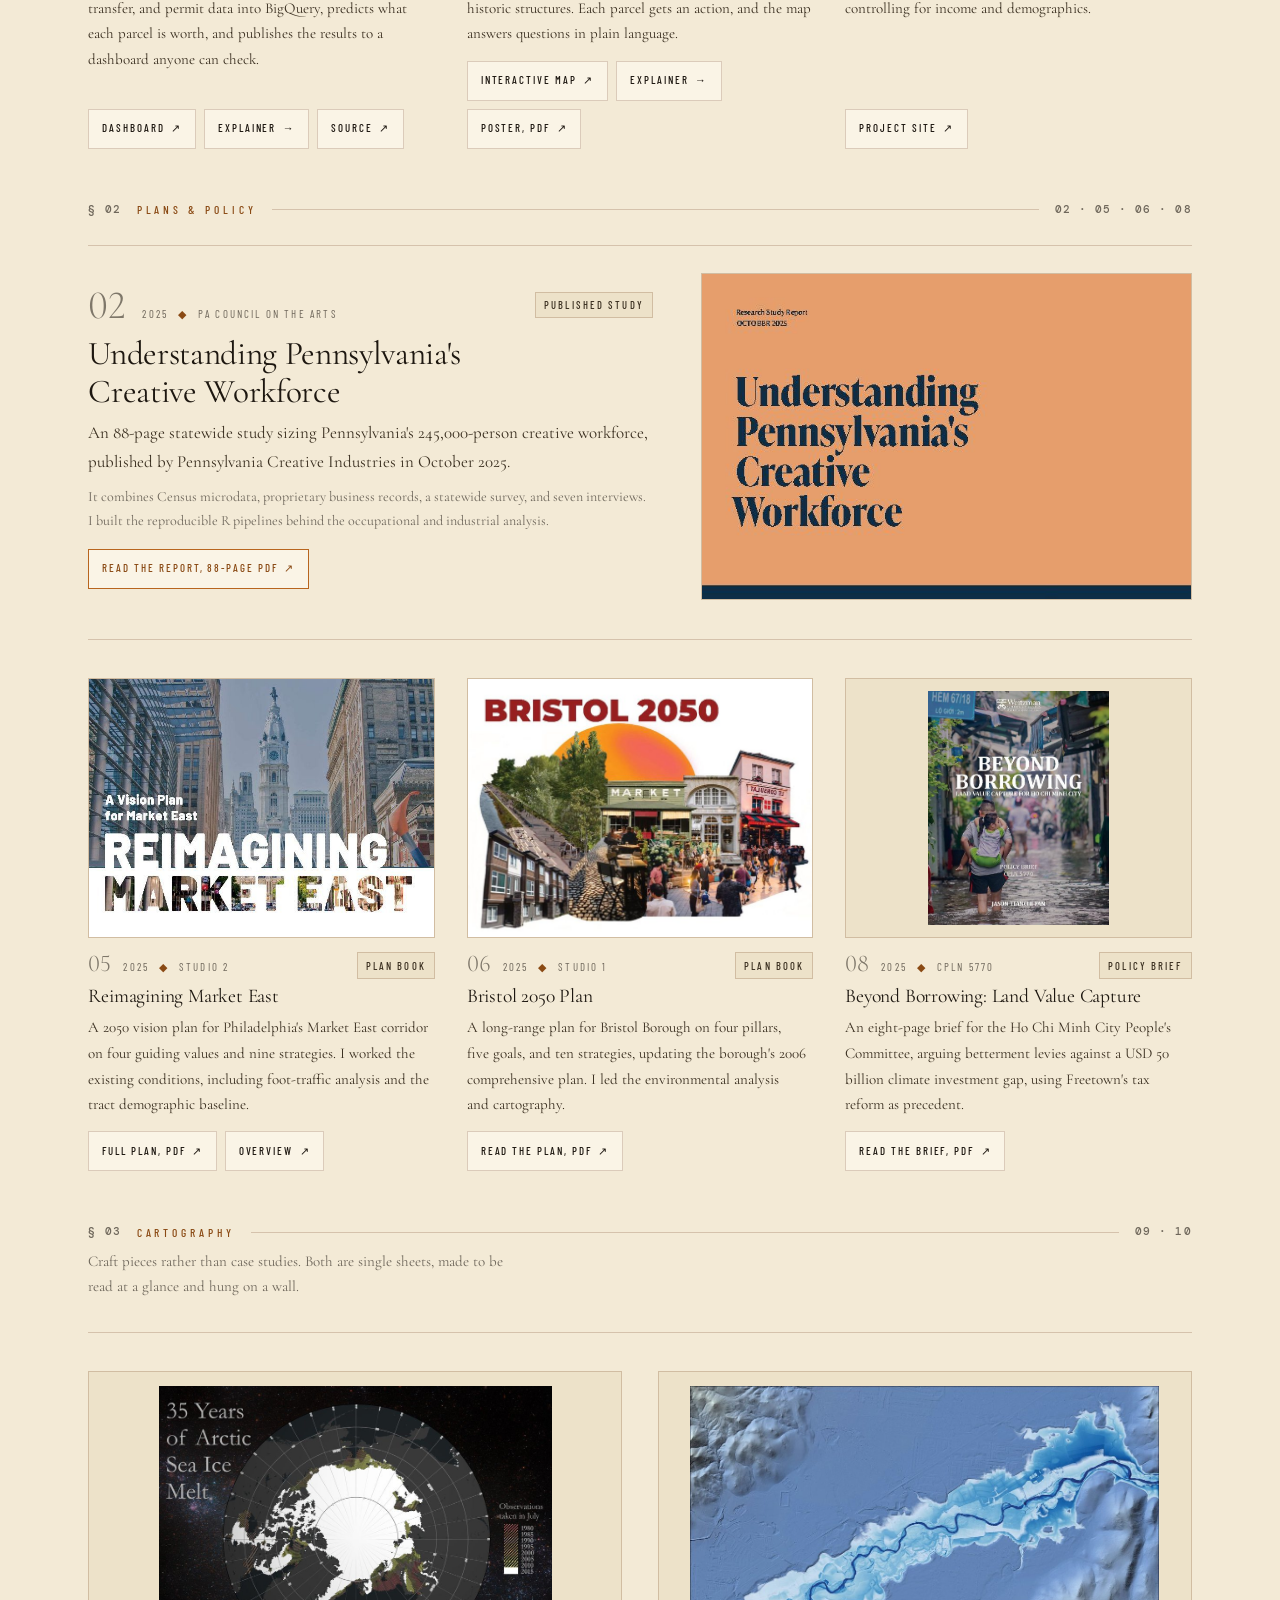
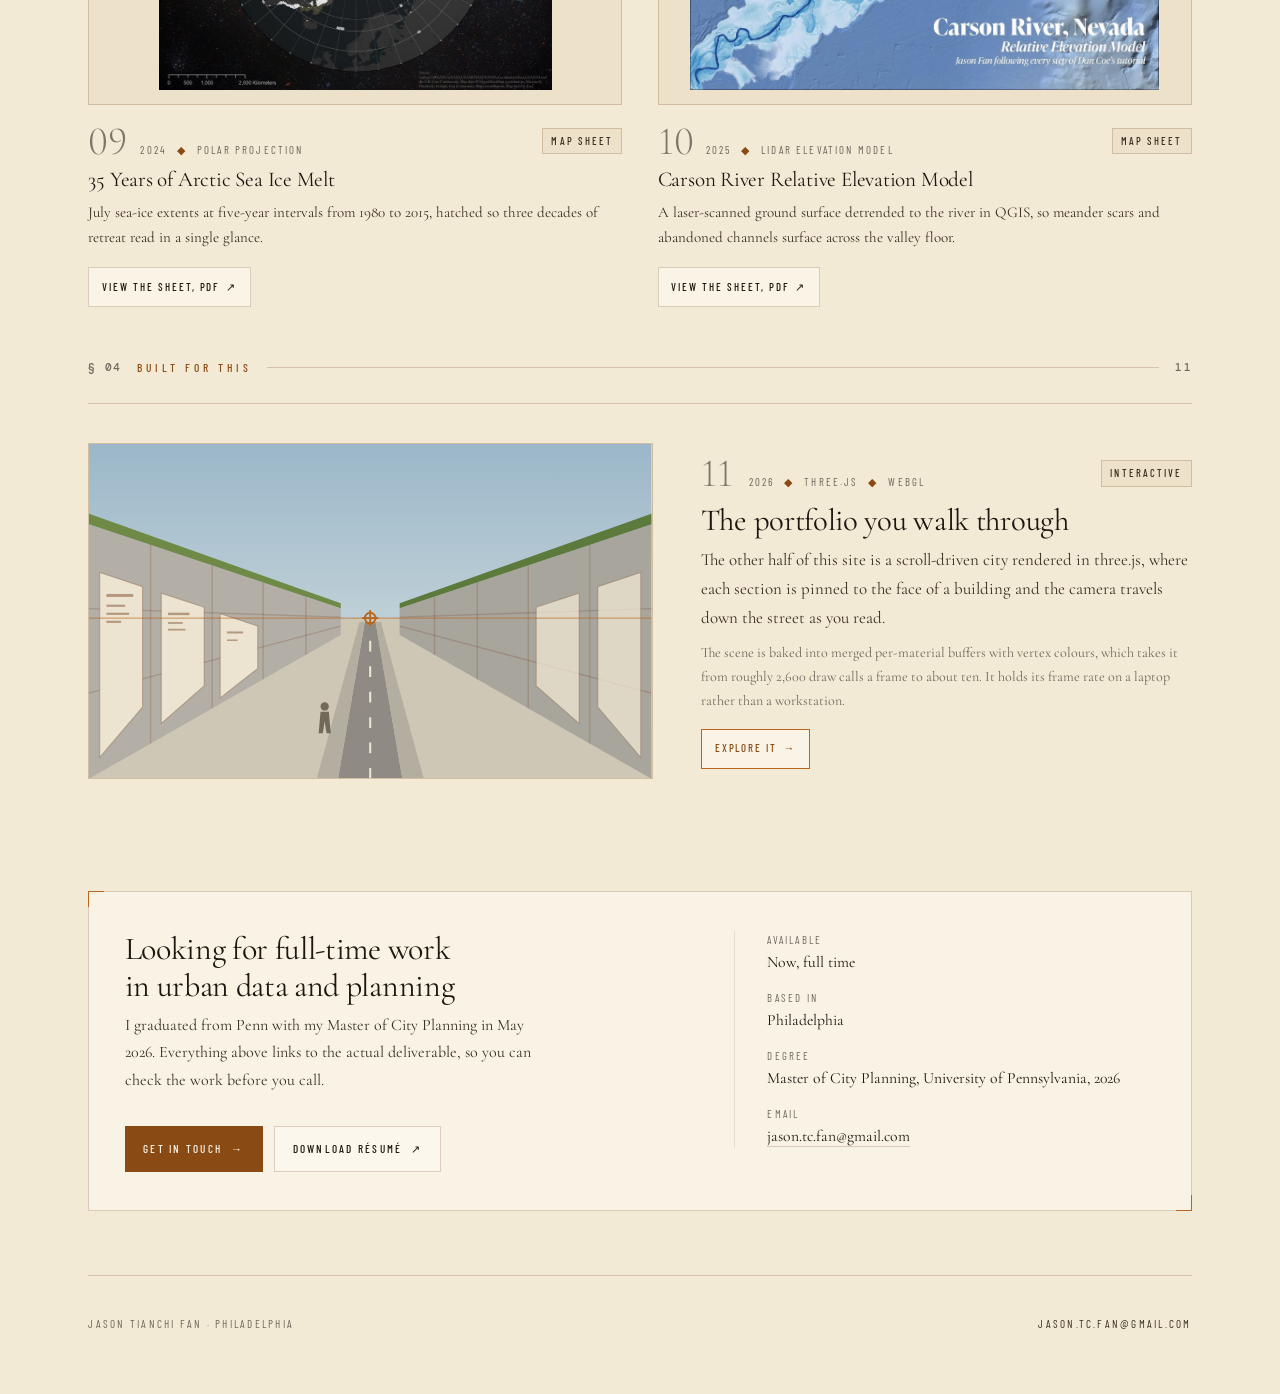
==== commit cc1dfe43: "Fix typo in standfirst paragraph" ====
--- a/index.html
+++ b/index.html
@@ -31,7 +31,7 @@
   <div class="page-head">
     <h1>Jason Tianchi Fan</h1>
     <p class="role">Urban planner and data analyst <span class="dot">◆</span> Philadelphia</p>
-    <p class="standfirst">Jason Fan is an urban planner and data analyst who finished his Master of City Planning at Penn. He is comfortable working in Python, R, SQL, and ArcGIS, and just as comfortable turning complex findings into polished reports, maps, and dashboards. He built co-authored a workforce report published by the Pennsylvania Council on the Arts, the charting layer of a cloud mass appraisal tool for the city, and built a parcel-level vacancy risk model for Philadelphia. He is looking for full-time work in urban data, planning, and consulting, and is open to relocating.</p>
+    <p class="standfirst">Jason Fan is an urban planner and data analyst who finished his Master of City Planning at Penn. He is comfortable working in Python, R, SQL, and ArcGIS, and just as comfortable turning complex findings into polished reports, maps, and dashboards. He co-authored a workforce report published by the Pennsylvania Council on the Arts, the charting layer of a cloud mass appraisal tool for the city, and built a parcel-level vacancy risk model for Philadelphia. He is looking for full-time work in urban data, planning, and consulting, and is open to relocating.</p>
 
     <div class="stat-row idx-stats idx-stats--caps">
       <div class="stat">
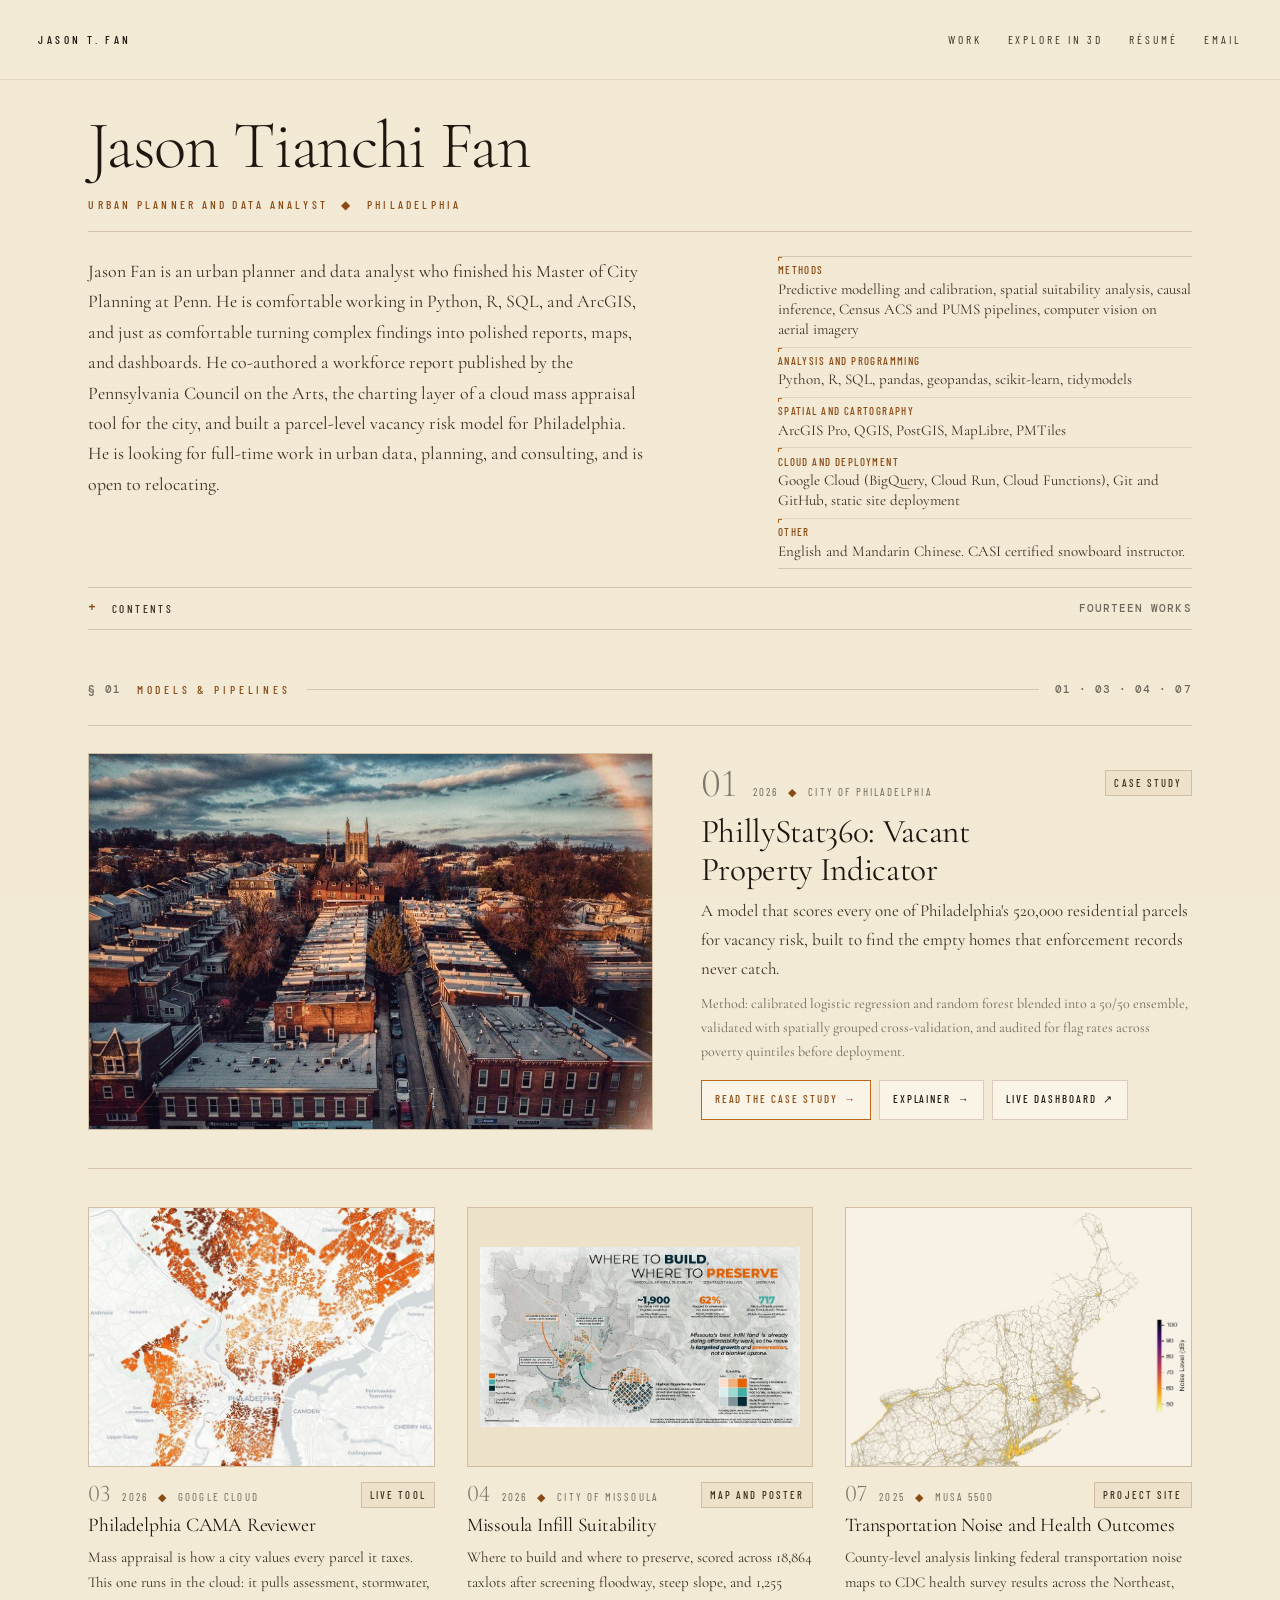
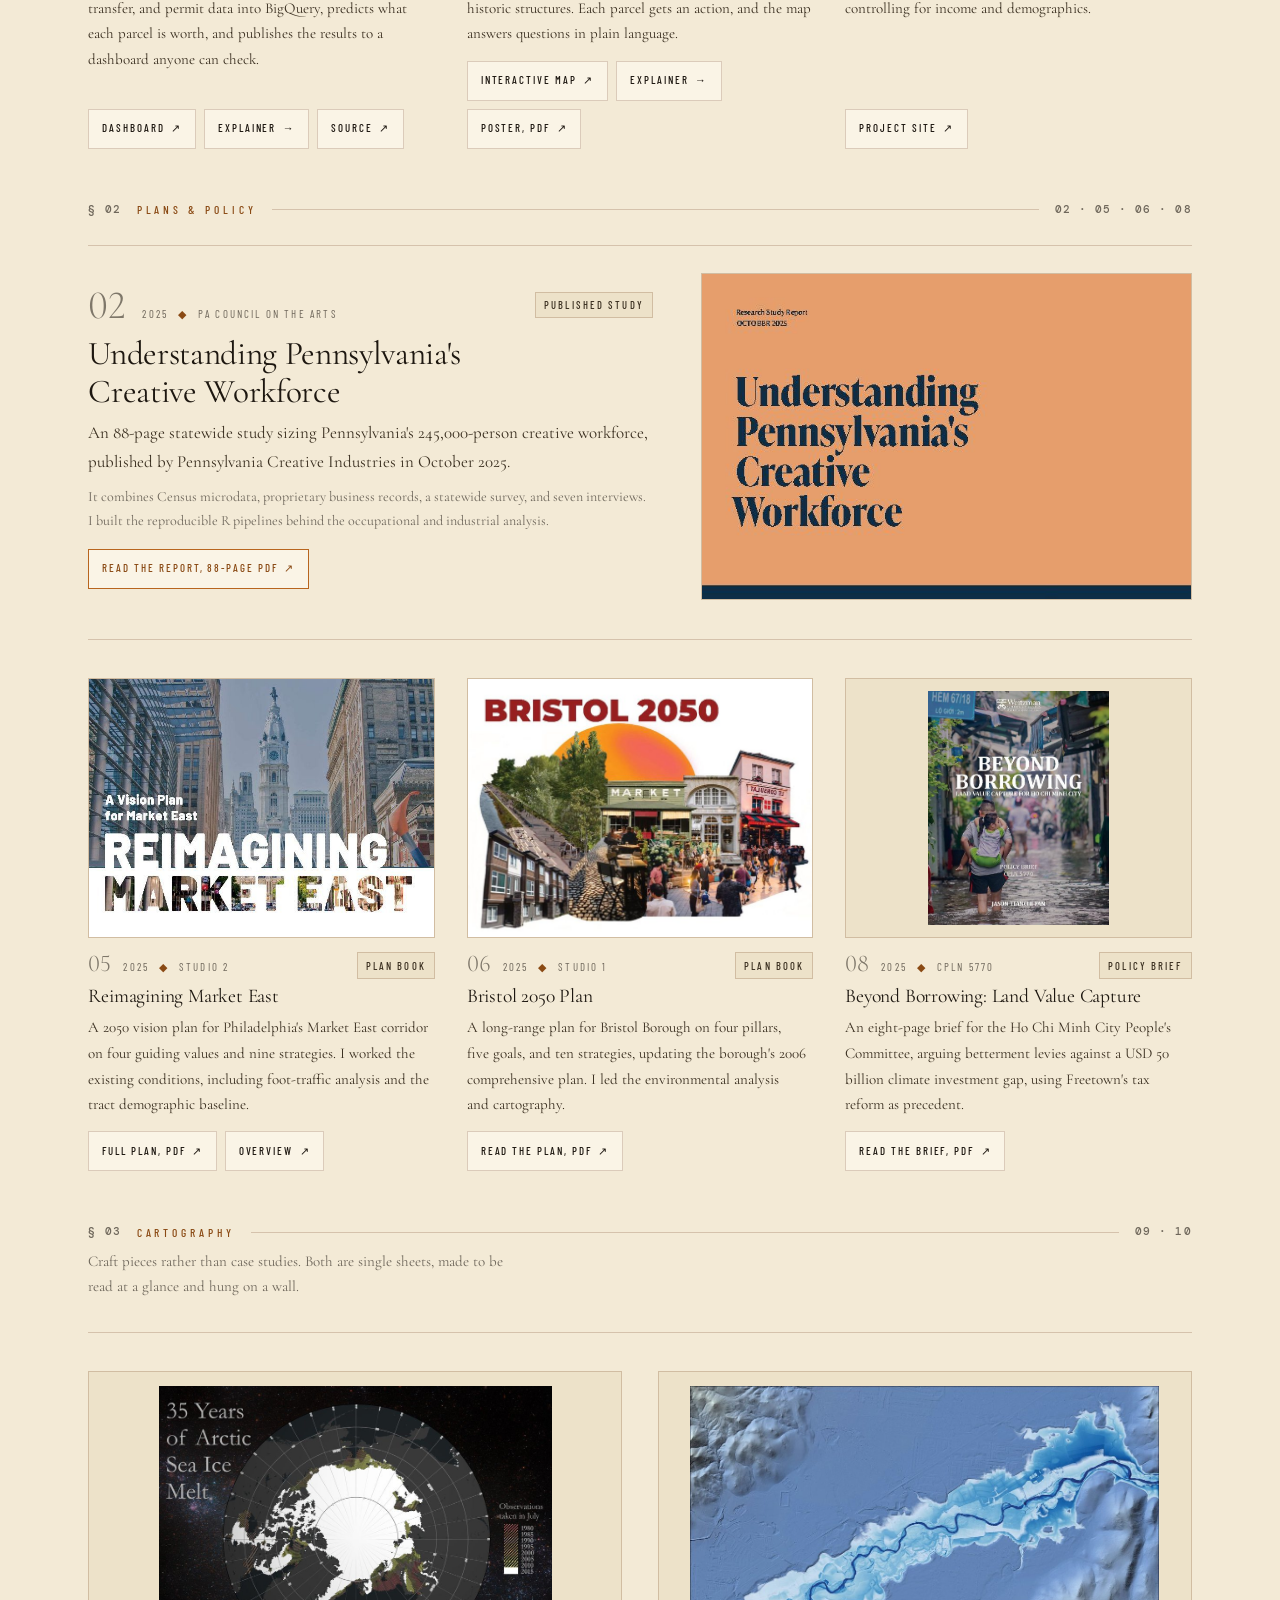
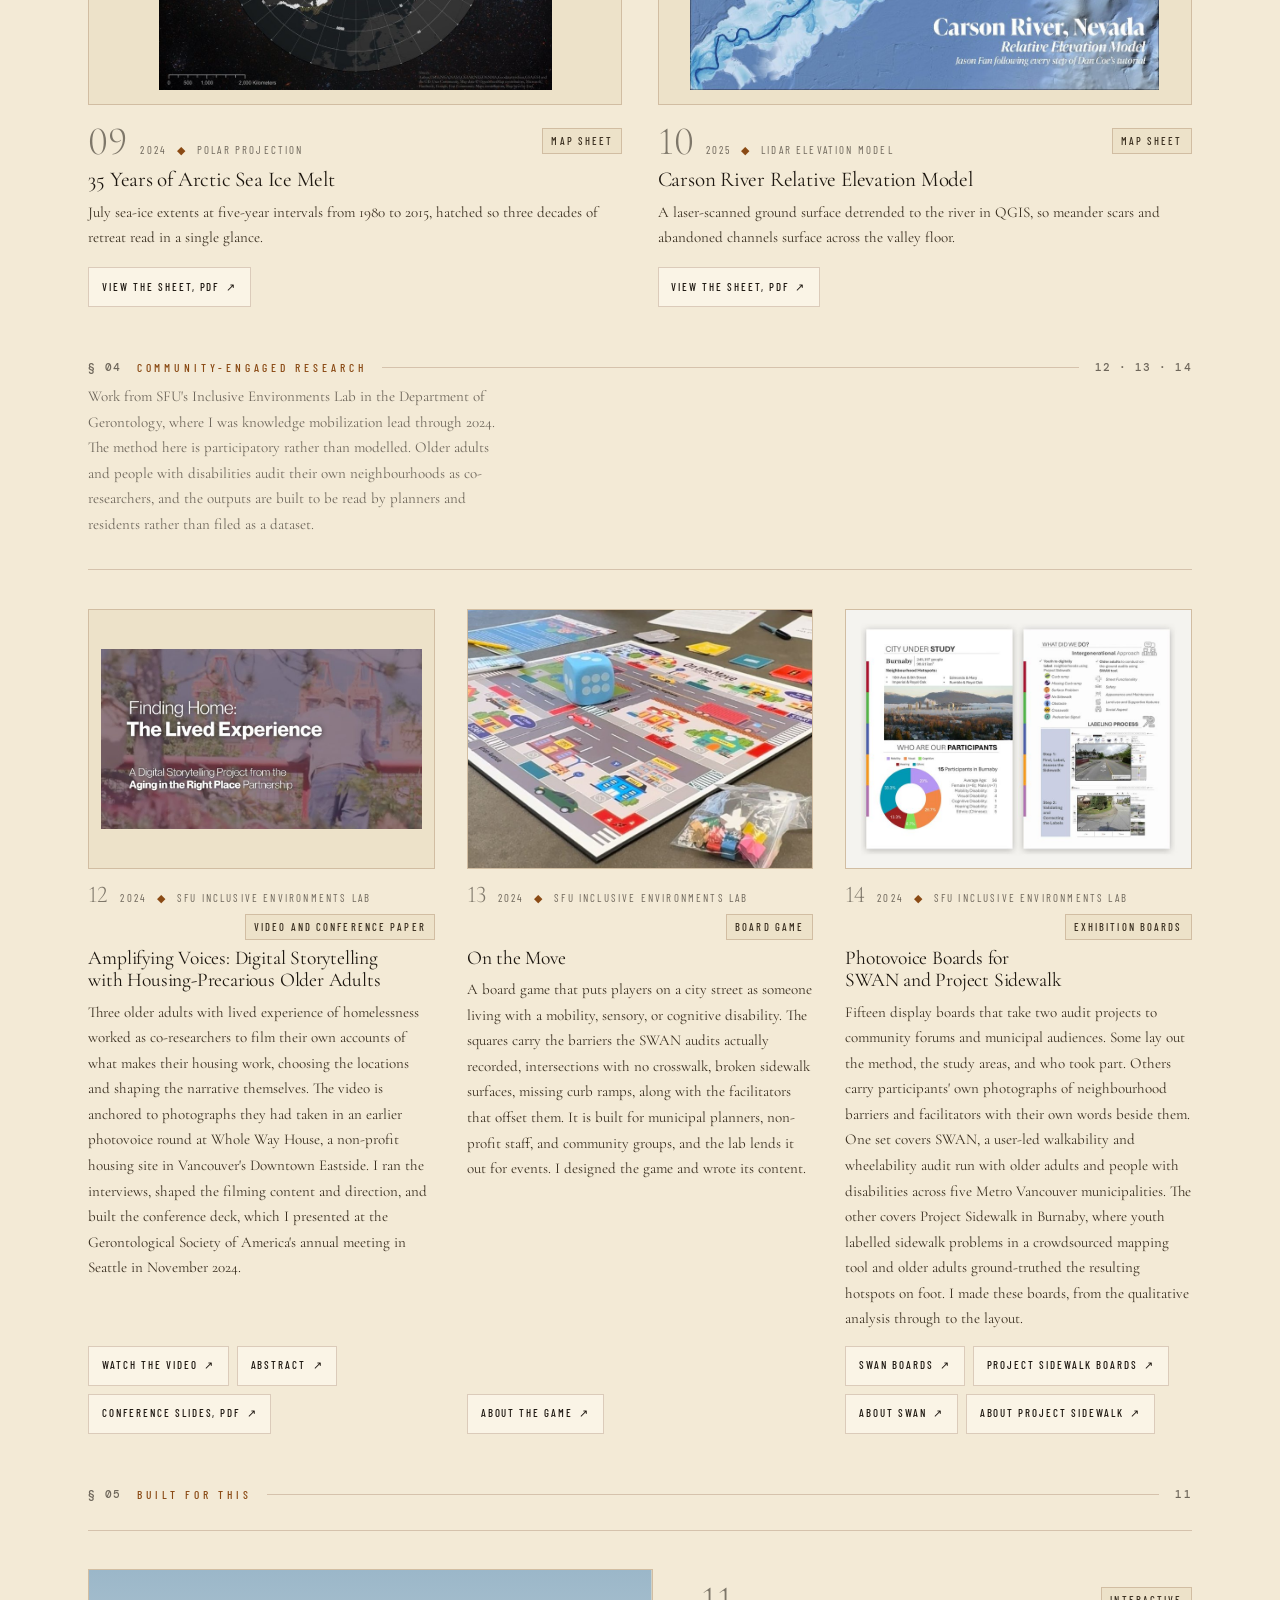
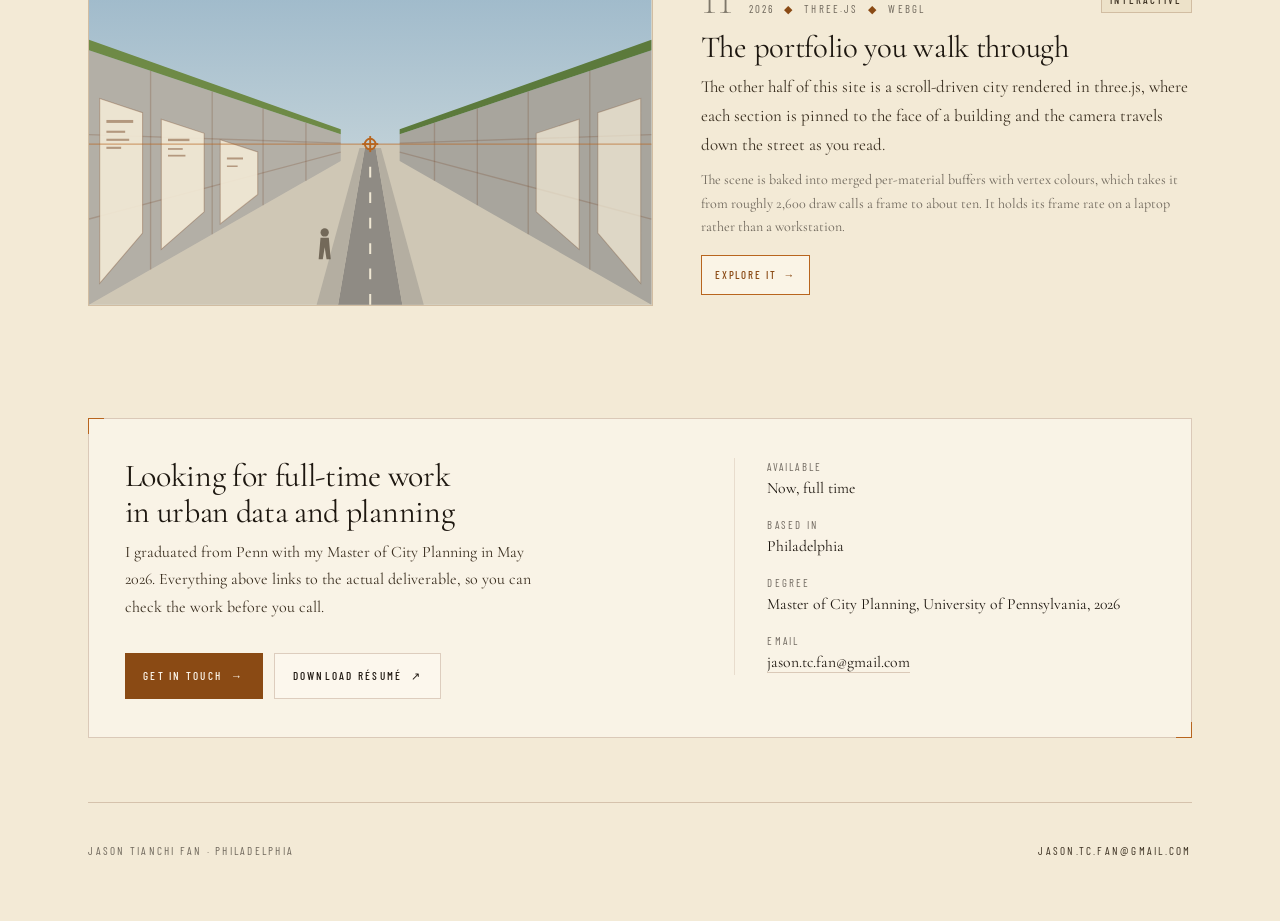
==== commit 72f36b4d: "Add a community-engaged research section with three works Opens § 04 between Cartography and Built f" ====
--- a/index.html
+++ b/index.html
@@ -8,7 +8,7 @@
 <link rel="preconnect" href="https://fonts.googleapis.com">
 <link rel="preconnect" href="https://fonts.gstatic.com" crossorigin>
 <link href="https://fonts.googleapis.com/css2?family=Cormorant+Garamond:ital,wght@0,300;0,400;0,500;0,600;1,300;1,400&family=Barlow+Condensed:wght@300;400;500;600&family=DM+Mono:wght@300;400&display=swap" rel="stylesheet">
-<link rel="stylesheet" href="page.css?v=20260814a">
+<link rel="stylesheet" href="page.css?v=20260824a">
 </head>
 <body>
 
@@ -57,7 +57,7 @@
     </div>
 
     <details class="toc">
-      <summary><span class="toc-label">Contents</span><span class="toc-count">Eleven works</span></summary>
+      <summary><span class="toc-label">Contents</span><span class="toc-count">Fourteen works</span></summary>
       <ol class="toc-list">
         <li><span class="toc-n">01</span><a href="#w01">PhillyStat360: Vacant Property Indicator</a><span class="toc-f">Case study</span></li>
         <li><span class="toc-n">02</span><a href="#w02">Understanding Pennsylvania's Creative Workforce</a><span class="toc-f">Published study</span></li>
@@ -70,6 +70,9 @@
         <li><span class="toc-n">09</span><a href="#w09">35 Years of Arctic Sea Ice Melt</a><span class="toc-f">Map sheet</span></li>
         <li><span class="toc-n">10</span><a href="#w10">Carson River Relative Elevation Model</a><span class="toc-f">Map sheet</span></li>
         <li><span class="toc-n">11</span><a href="#w11">The portfolio you walk through</a><span class="toc-f">Interactive</span></li>
+        <li><span class="toc-n">12</span><a href="#w12">Amplifying Voices: Digital Storytelling with Housing-Precarious Older Adults</a><span class="toc-f">Video and conference paper</span></li>
+        <li><span class="toc-n">13</span><a href="#w13">On the Move</a><span class="toc-f">Board game</span></li>
+        <li><span class="toc-n">14</span><a href="#w14">Photovoice Boards for SWAN and Project Sidewalk</a><span class="toc-f">Exhibition boards</span></li>
       </ol>
     </details>
   </div>
@@ -290,10 +293,78 @@
     </div>
   </section>
 
-  <!-- ───── THE SITE ITSELF ───── -->
+  <!-- ───── COMMUNITY-ENGAGED RESEARCH ───── -->
   <section class="sec" aria-labelledby="sec-04">
     <h2 class="sec-head" id="sec-04">
       <span class="sec-n">§ 04</span>
+      <span>Community-engaged research</span>
+      <span class="sec-rule"></span>
+      <span class="sec-count">12 · 13 · 14</span>
+    </h2>
+    <p class="sec-note">Work from SFU's Inclusive Environments Lab in the Department of Gerontology, where I was knowledge mobilization lead through 2024. The method here is participatory rather than modelled. Older adults and people with disabilities audit their own neighbourhoods as co-researchers, and the outputs are built to be read by planners and residents rather than filed as a dataset.</p>
+
+    <div class="grid-3">
+
+      <article class="card card--sheet" id="w12">
+        <a class="media" href="https://www.youtube.com/watch?v=JvmtA1DVINI" target="_blank" rel="noopener">
+          <img src="./thumbs/airp.jpg" width="900" height="506" alt="A man leaning on a railing above the Vancouver waterfront, from the digital storytelling video" loading="lazy">
+        </a>
+        <div class="card-head">
+          <span class="num">12</span>
+          <div class="kicker">2024 <span class="dot">◆</span> SFU Inclusive Environments Lab</div>
+          <span class="tag">Video and conference paper</span>
+        </div>
+        <h3 class="item-title"><a href="https://www.youtube.com/watch?v=JvmtA1DVINI" target="_blank" rel="noopener">Amplifying Voices: Digital Storytelling with Housing-Precarious Older Adults</a></h3>
+        <p class="item-desc">Three older adults with lived experience of homelessness worked as co-researchers to film their own accounts of what makes their housing work, choosing the locations and shaping the narrative themselves. The video is anchored to photographs they had taken in an earlier photovoice round at Whole Way House, a non-profit housing site in Vancouver's Downtown Eastside. I ran the interviews, shaped the filming content and direction, and built the conference deck, which I presented at the Gerontological Society of America's annual meeting in Seattle in November 2024.</p>
+        <div class="item-links">
+          <a href="https://www.youtube.com/watch?v=JvmtA1DVINI" target="_blank" rel="noopener">Watch the video <span aria-hidden="true">↗</span></a>
+          <a href="https://www.sfu.ca/airp/research/ConferencePresentations/digitalstory.html" target="_blank" rel="noopener">Abstract <span aria-hidden="true">↗</span></a>
+          <a href="https://www.sfu.ca/content/sfu/airp/research/ConferencePresentations/digitalstory/_jcr_content/main_content/download/file.res/GSA2024-DigitalStorytelling.pdf" target="_blank" rel="noopener">Conference slides, PDF <span aria-hidden="true">↗</span></a>
+        </div>
+      </article>
+
+      <article class="card" id="w13">
+        <a class="media" href="https://www.sfu.ca/inclusive-environments-lab/community-outreach-and-impact/knowledge-mobilization-tools/on-the-move-game.html" target="_blank" rel="noopener">
+          <img src="./thumbs/onthemove.jpg" width="900" height="589" alt="The On the Move game board laid out on a table with an oversized die and playing pieces" loading="lazy">
+        </a>
+        <div class="card-head">
+          <span class="num">13</span>
+          <div class="kicker">2024 <span class="dot">◆</span> SFU Inclusive Environments Lab</div>
+          <span class="tag">Board game</span>
+        </div>
+        <h3 class="item-title"><a href="https://www.sfu.ca/inclusive-environments-lab/community-outreach-and-impact/knowledge-mobilization-tools/on-the-move-game.html" target="_blank" rel="noopener">On the Move</a></h3>
+        <p class="item-desc">A board game that puts players on a city street as someone living with a mobility, sensory, or cognitive disability. The squares carry the barriers the SWAN audits actually recorded, intersections with no crosswalk, broken sidewalk surfaces, missing curb ramps, along with the facilitators that offset them. It is built for municipal planners, non-profit staff, and community groups, and the lab lends it out for events. I designed the game and wrote its content.</p>
+        <div class="item-links">
+          <a href="https://www.sfu.ca/inclusive-environments-lab/community-outreach-and-impact/knowledge-mobilization-tools/on-the-move-game.html" target="_blank" rel="noopener">About the game <span aria-hidden="true">↗</span></a>
+        </div>
+      </article>
+
+      <article class="card" id="w14">
+        <a class="media" href="https://www.sfu.ca/inclusive-environments-lab/community-outreach-and-impact/knowledge-mobilization-tools/photovoice-boards/swan-photovoice-boards.html" target="_blank" rel="noopener">
+          <img src="./thumbs/photovoice.jpg" width="900" height="604" alt="Two research display boards side by side, one showing Burnaby participant demographics and one showing the sidewalk labelling process" loading="lazy">
+        </a>
+        <div class="card-head">
+          <span class="num">14</span>
+          <div class="kicker">2024 <span class="dot">◆</span> SFU Inclusive Environments Lab</div>
+          <span class="tag">Exhibition boards</span>
+        </div>
+        <h3 class="item-title"><a href="https://www.sfu.ca/inclusive-environments-lab/community-outreach-and-impact/knowledge-mobilization-tools/photovoice-boards/swan-photovoice-boards.html" target="_blank" rel="noopener">Photovoice Boards for SWAN and Project Sidewalk</a></h3>
+        <p class="item-desc">Fifteen display boards that take two audit projects to community forums and municipal audiences. Some lay out the method, the study areas, and who took part. Others carry participants' own photographs of neighbourhood barriers and facilitators with their own words beside them. One set covers SWAN, a user-led walkability and wheelability audit run with older adults and people with disabilities across five Metro Vancouver municipalities. The other covers Project Sidewalk in Burnaby, where youth labelled sidewalk problems in a crowdsourced mapping tool and older adults ground-truthed the resulting hotspots on foot. I made these boards, from the qualitative analysis through to the layout.</p>
+        <div class="item-links">
+          <a href="https://www.sfu.ca/inclusive-environments-lab/community-outreach-and-impact/knowledge-mobilization-tools/photovoice-boards/swan-photovoice-boards.html" target="_blank" rel="noopener">SWAN boards <span aria-hidden="true">↗</span></a>
+          <a href="https://www.sfu.ca/inclusive-environments-lab/community-outreach-and-impact/knowledge-mobilization-tools/photovoice-boards/project-sidewalk-photovoice-boards.html" target="_blank" rel="noopener">Project Sidewalk boards <span aria-hidden="true">↗</span></a>
+          <a href="https://www.sfu.ca/inclusive-environments-lab/core-projects/swan-project.html" target="_blank" rel="noopener">About SWAN <span aria-hidden="true">↗</span></a>
+          <a href="https://www.sfu.ca/inclusive-environments-lab/core-projects/project-sidewalk.html" target="_blank" rel="noopener">About Project Sidewalk <span aria-hidden="true">↗</span></a>
+        </div>
+      </article>
+
+    </div>
+  </section>
+
+  <!-- ───── THE SITE ITSELF ───── -->
+  <section class="sec" aria-labelledby="sec-05">
+    <h2 class="sec-head" id="sec-05">
+      <span class="sec-n">§ 05</span>
       <span>Built for this</span>
       <span class="sec-rule"></span>
       <span class="sec-count">11</span>
--- a/page.css
+++ b/page.css
@@ -424,7 +424,7 @@
 .item-links a.lead { border-color: var(--terra); color: var(--terra-text); }
 .item-links a.lead:hover { background: var(--terra-deep); border-color: var(--terra-deep); color: #fdf7ec; }
 
-/* Eleven works, most opening in a new tab. Without this a reader who comes
+/* Fourteen works, most opening in a new tab. Without this a reader who comes
    back after four of them has no way to tell where they left off. */
 .item-title a:visited { color: var(--ink-3); }
 .item-links a:visited { color: var(--ink-3); border-style: dashed; }
@@ -467,7 +467,12 @@
 .card:hover .media::before, .card:hover .media::after { opacity: 1; }
 .card:hover .item-title a { color: var(--terra-text); }
 .card:hover .num { color: var(--terra); }
-.card-head { display: flex; align-items: baseline; gap: 0.75rem; margin-bottom: 0.4rem; }
+/* The head row carries a numeral, a kicker, and a tag. Every org name through
+   entry eleven left room for all three on one line, but a long one squeezes the
+   kicker into a stacked column and drops that card's title below its neighbours'.
+   Wrapping sends the tag to its own line instead, and only engages on a row that
+   genuinely does not fit, so the shorter heads are untouched. */
+.card-head { display: flex; flex-wrap: wrap; align-items: baseline; gap: 0.75rem; row-gap: 0.4rem; margin-bottom: 0.4rem; }
 .card .num { font-size: 1.5rem; }
 .card .item-title { font-size: 1.22rem; }
 .card .item-desc { font-size: 0.94rem; }
